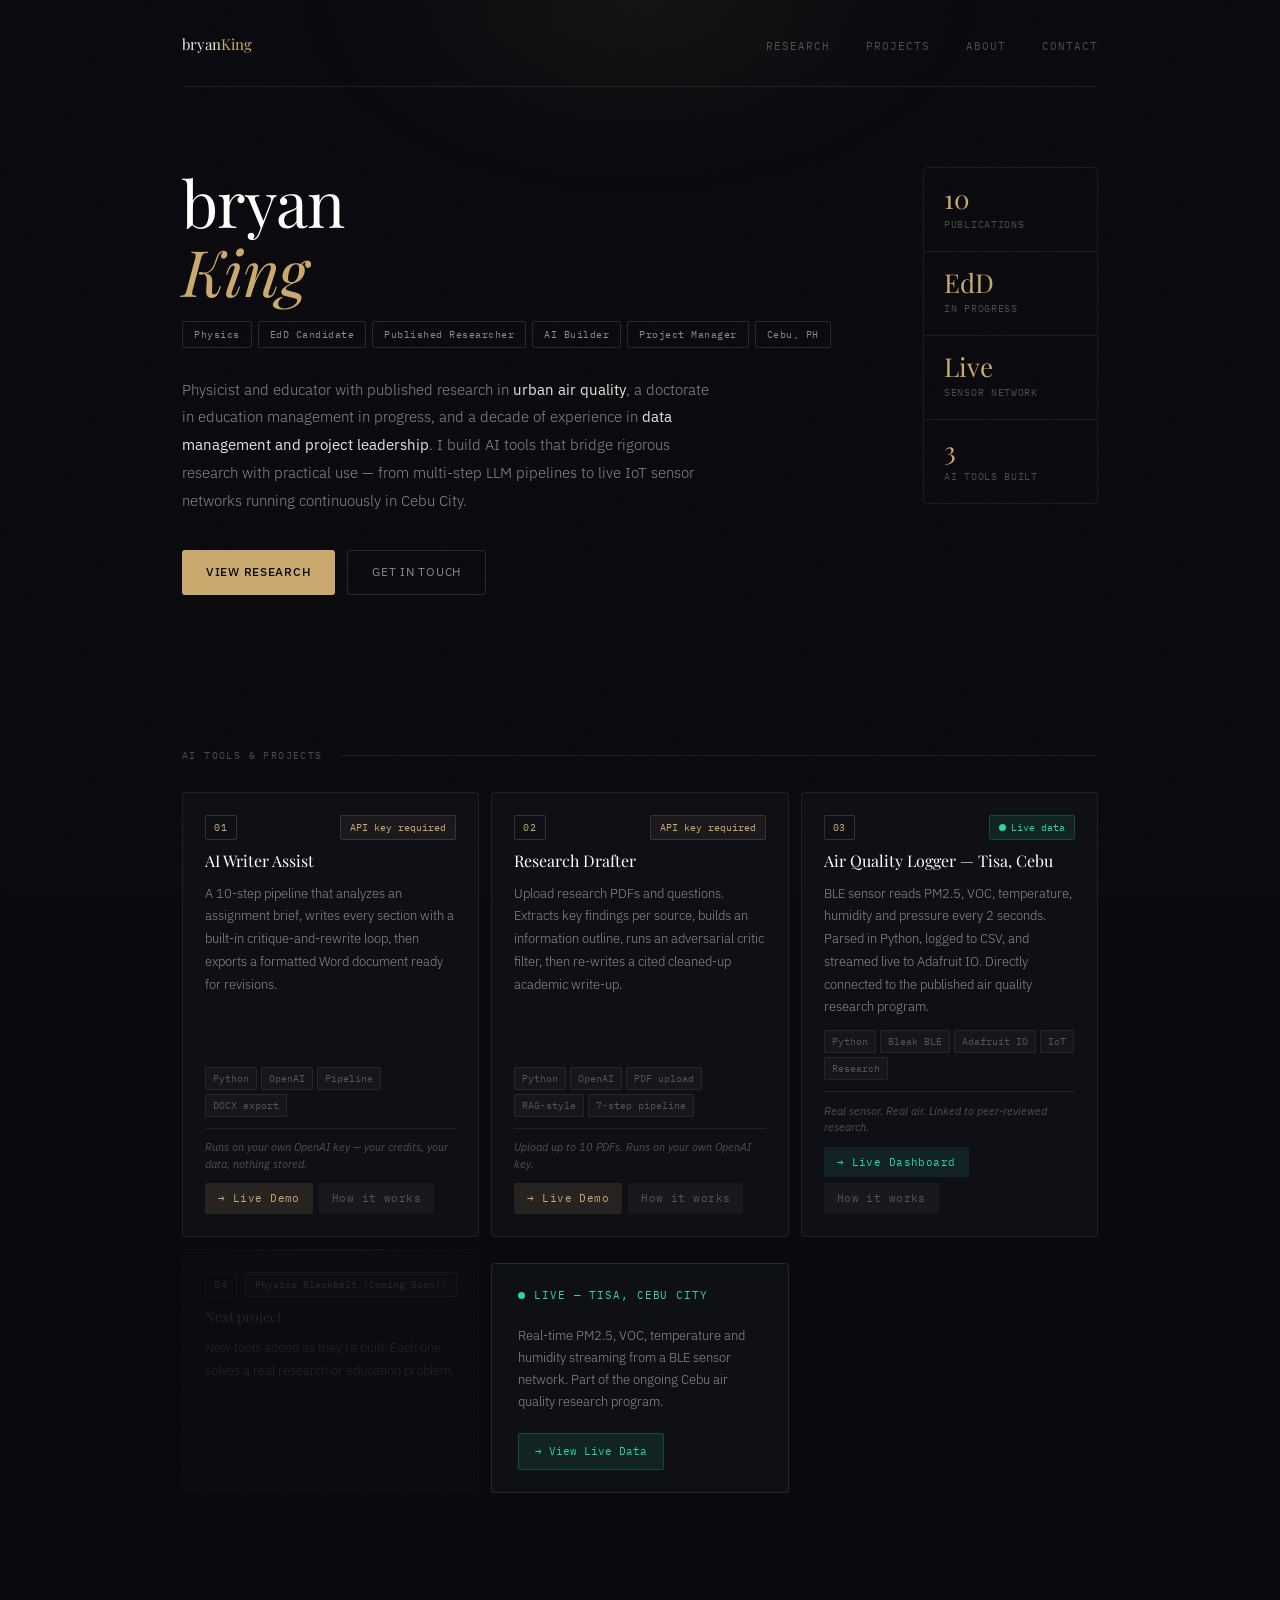
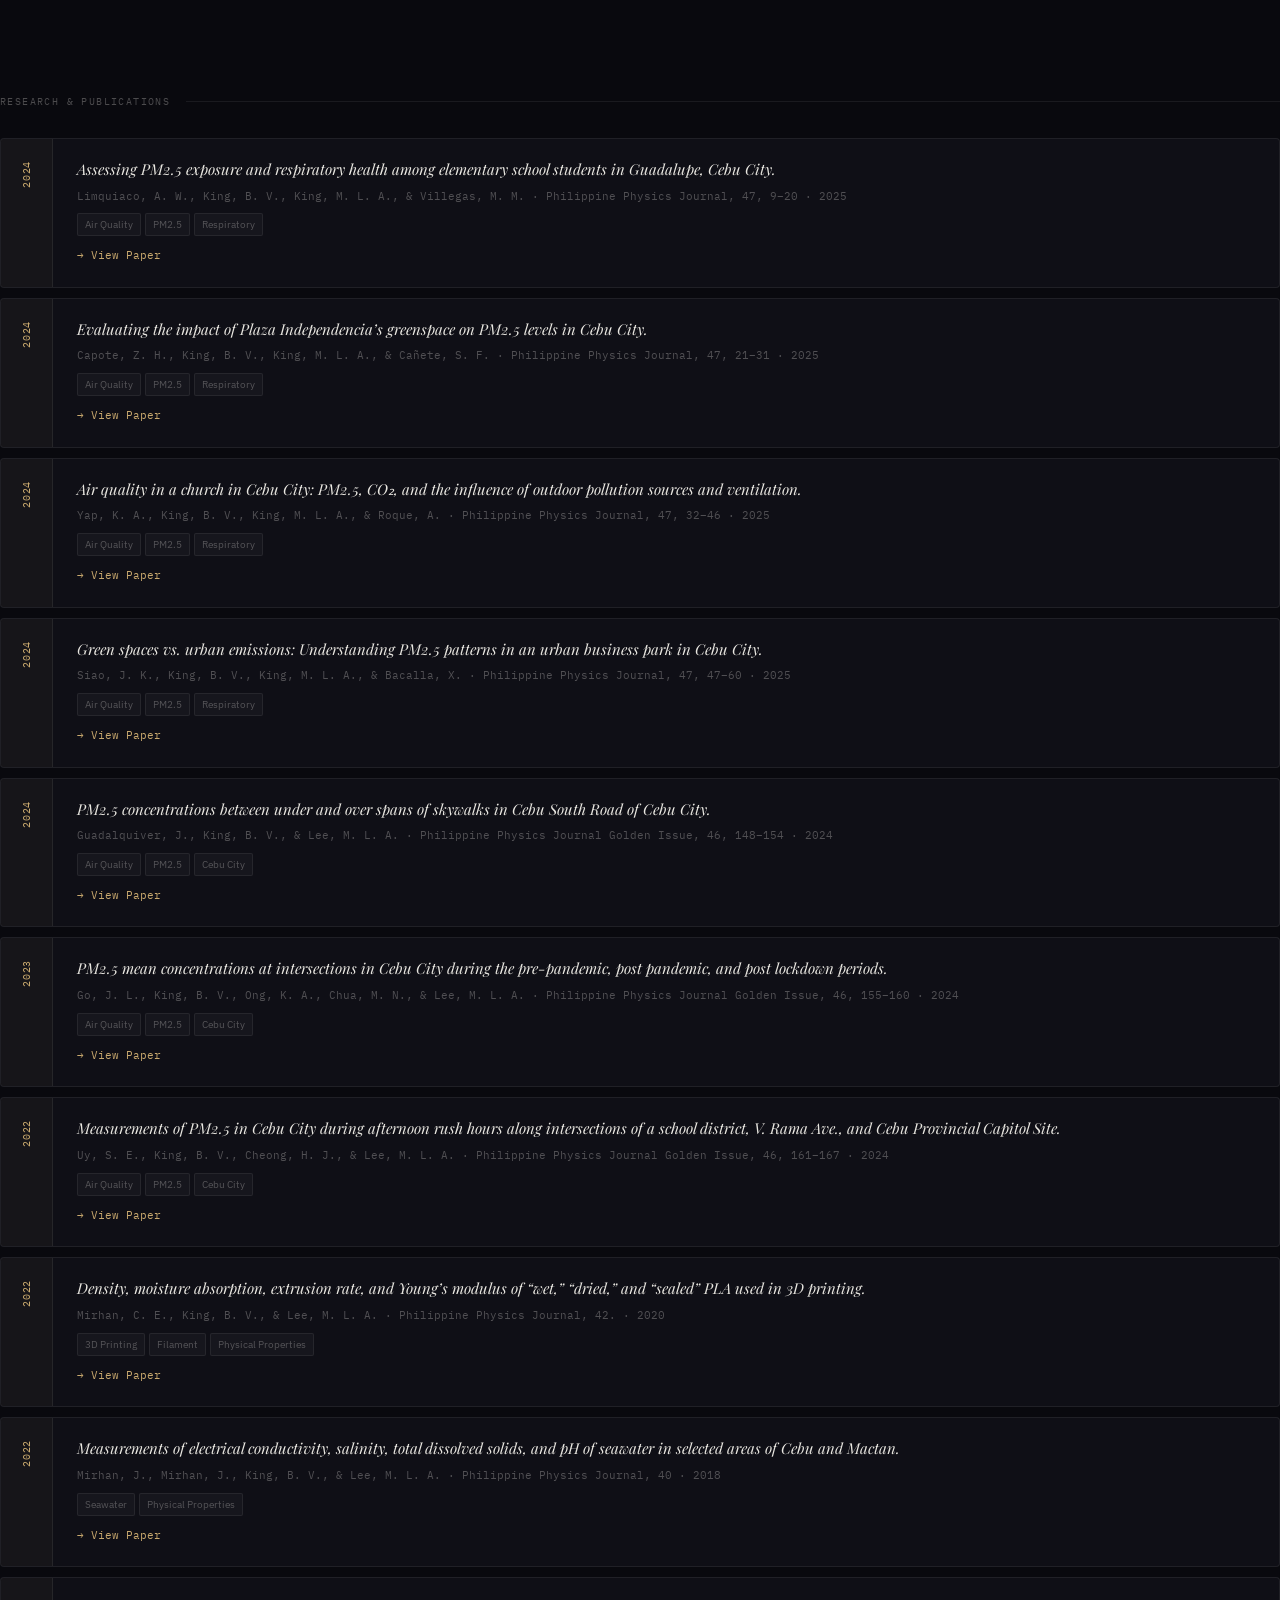
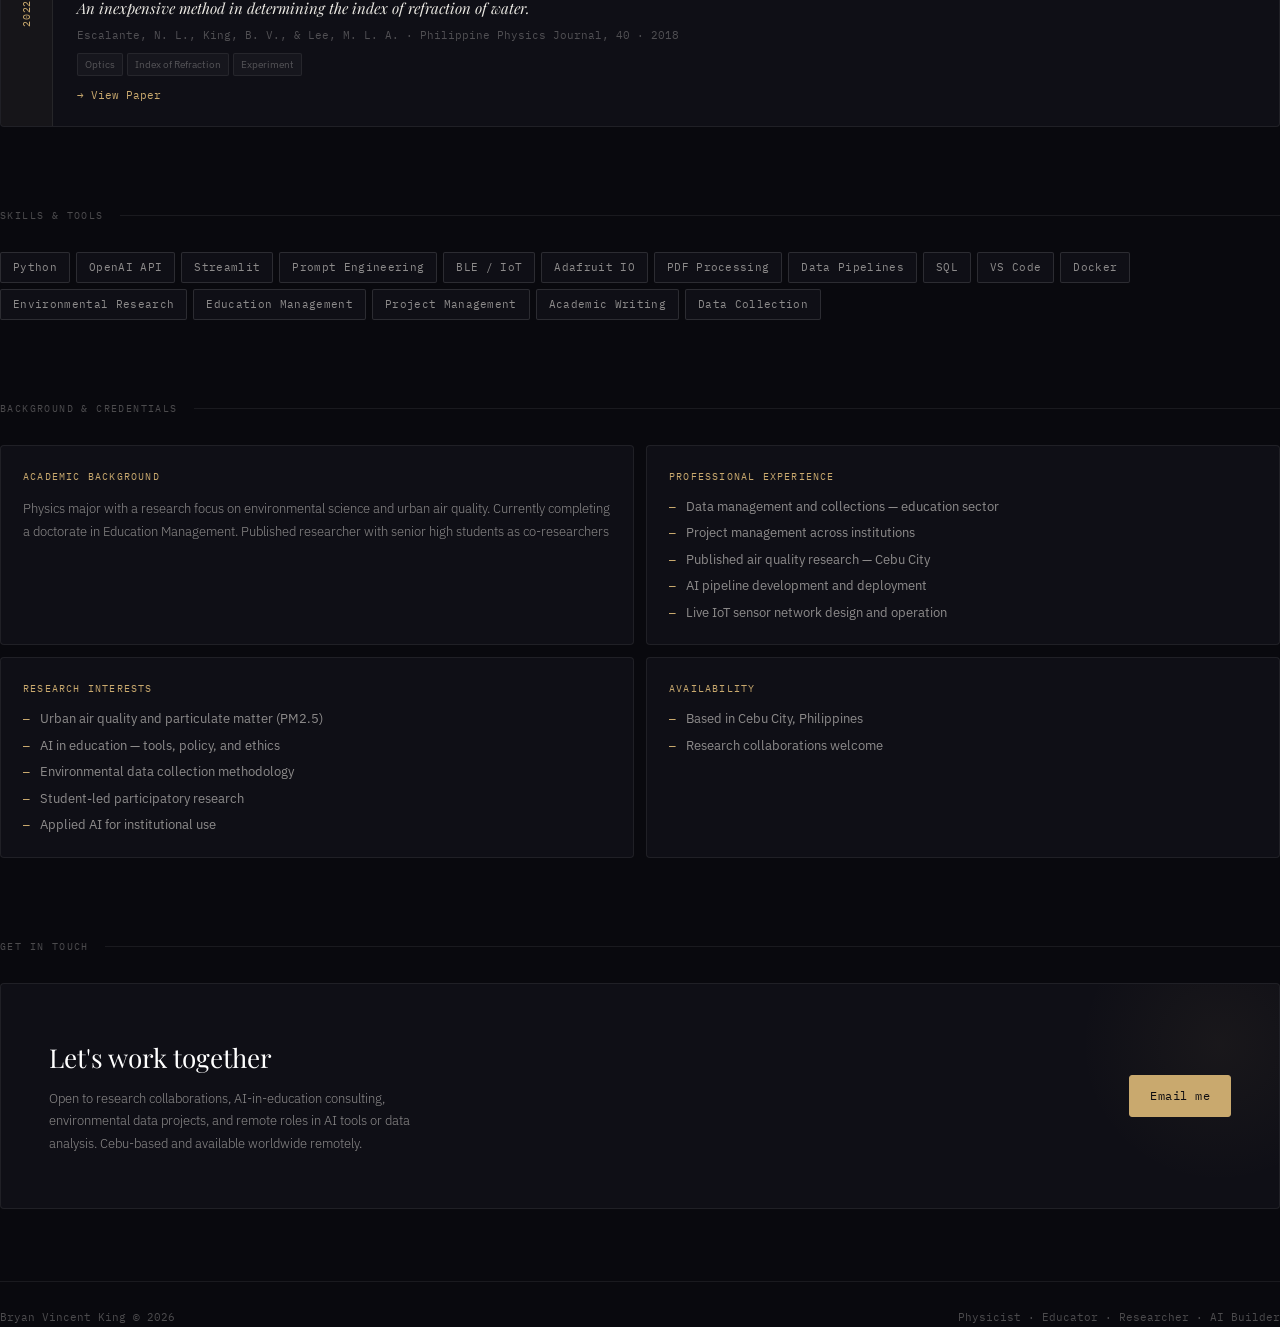
==== index.html @ 0e8140f1 "Update index.html" ====
<!DOCTYPE html>
<html lang="en">
<head>
<meta charset="UTF-8"/>
<meta name="viewport" content="width=device-width, initial-scale=1.0"/>
<title>Bryan King — Researcher · Educator · AI Builder</title>
<link rel="preconnect" href="https://fonts.googleapis.com"/>
<link rel="preconnect" href="https://fonts.gstatic.com" crossorigin/>
<link href="https://fonts.googleapis.com/css2?family=Playfair+Display:ital,wght@0,400;0,600;1,400&family=IBM+Plex+Sans:wght@300;400;500&family=IBM+Plex+Mono:wght@400&display=swap" rel="stylesheet"/>
<style>
*,*::before,*::after{box-sizing:border-box;margin:0;padding:0;}
:root{
  --bg:#09090e;--bg2:#0f0f16;--bg3:#14141d;
  --border:rgba(255,255,255,0.07);--border2:rgba(255,255,255,0.12);
  --text:#e8e6e0;--text2:rgba(232,230,224,0.58);--text3:rgba(232,230,224,0.3);
  --gold:#c9a96e;--gold2:#e8c98a;
  --teal:#2dd4a0;--teal-dim:rgba(45,212,160,0.1);
  --serif:'Playfair Display',Georgia,serif;
  --sans:'IBM Plex Sans',sans-serif;
  --mono:'IBM Plex Mono',monospace;
}
html{scroll-behavior:smooth;}
body{
  background:var(--bg);color:var(--text);font-family:var(--sans);
  font-size:15px;line-height:1.7;-webkit-font-smoothing:antialiased;overflow-x:hidden;
}
body::after{
  content:'';position:fixed;inset:0;z-index:0;pointer-events:none;
  background-image:url("data:image/svg+xml,%3Csvg viewBox='0 0 200 200' xmlns='http://www.w3.org/2000/svg'%3E%3Cfilter id='n'%3E%3CfeTurbulence type='fractalNoise' baseFrequency='0.85' numOctaves='4' stitchTiles='stitch'/%3E%3C/filter%3E%3Crect width='100%25' height='100%25' filter='url(%23n)'/%3E%3C/svg%3E");
  background-size:180px;opacity:0.028;
}
body::before{
  content:'';position:fixed;top:-200px;left:50%;transform:translateX(-50%);
  width:700px;height:400px;border-radius:50%;pointer-events:none;z-index:0;
  background:radial-gradient(ellipse,rgba(201,169,110,0.055) 0%,transparent 70%);
}
.page{position:relative;z-index:1;max-width:980px;margin:0 auto;padding:0 32px 120px;}

/* NAV */
nav{
  display:flex;justify-content:space-between;align-items:center;
  padding:32px 0 28px;border-bottom:0.5px solid var(--border);
  opacity:0;animation:rise 0.7s 0.05s forwards;
}
.nav-logo{font-family:var(--serif);font-size:15px;color:var(--text);text-decoration:none;}
.nav-logo span{color:var(--gold);}
.nav-links{display:flex;gap:36px;list-style:none;}
.nav-links a{
  font-size:11px;letter-spacing:0.09em;text-transform:uppercase;
  color:var(--text3);text-decoration:none;transition:color 0.2s;font-family:var(--mono);
}
.nav-links a:hover{color:var(--text);}

/* HERO */
.hero{
  display:grid;grid-template-columns:1fr auto;gap:48px;align-items:start;
  padding:80px 0 72px;opacity:0;animation:rise 0.7s 0.2s forwards;
}
@media(max-width:700px){.hero{grid-template-columns:1fr;gap:32px;padding:56px 0 48px;}}
.hero-tag{
  display:inline-flex;align-items:center;gap:10px;
  font-size:11px;letter-spacing:0.1em;text-transform:uppercase;
  color:var(--teal);margin-bottom:22px;font-family:var(--mono);
}
.hero-tag::before{content:'';width:22px;height:1px;background:var(--teal);}
.hero-name{
  font-family:var(--serif);font-size:clamp(38px,6vw,64px);
  font-weight:400;line-height:1.08;color:#fff;letter-spacing:-0.01em;margin-bottom:8px;
}
.hero-name em{font-style:italic;color:var(--gold);}
.hero-roles{display:flex;flex-wrap:wrap;gap:6px;margin:16px 0 28px;}
.hero-role{
  font-size:10px;padding:4px 11px;border-radius:2px;
  border:0.5px solid var(--border2);color:var(--text2);font-family:var(--mono);letter-spacing:0.05em;
}
.hero-bio{
  font-size:15px;line-height:1.85;color:var(--text2);
  max-width:540px;margin-bottom:36px;font-weight:300;
}
.hero-bio strong{color:var(--text);font-weight:400;}
.hero-ctas{display:flex;gap:12px;flex-wrap:wrap;}
.cta-primary{
  display:inline-flex;align-items:center;gap:8px;background:var(--gold);color:#09090e;
  padding:11px 24px;border-radius:3px;font-size:12px;font-weight:500;text-decoration:none;
  letter-spacing:0.06em;text-transform:uppercase;transition:background 0.2s,transform 0.15s;
  font-family:var(--sans);
}
.cta-primary:hover{background:var(--gold2);transform:translateY(-1px);}
.cta-ghost{
  display:inline-flex;align-items:center;gap:8px;background:transparent;color:var(--text2);
  padding:11px 24px;border-radius:3px;font-size:12px;font-weight:400;text-decoration:none;
  border:0.5px solid var(--border2);letter-spacing:0.06em;text-transform:uppercase;
  transition:background 0.2s,color 0.2s;font-family:var(--sans);
}
.cta-ghost:hover{background:var(--bg3);color:var(--text);}

/* STAT BLOCK */
.hero-stats{
  display:flex;flex-direction:column;border:0.5px solid var(--border);
  border-radius:4px;overflow:hidden;min-width:175px;
}
.stat{padding:18px 20px;border-bottom:0.5px solid var(--border);}
.stat:last-child{border-bottom:none;}
.stat-num{font-family:var(--serif);font-size:26px;font-weight:400;color:var(--gold);line-height:1;margin-bottom:4px;}
.stat-label{font-size:10px;color:var(--text3);letter-spacing:0.07em;text-transform:uppercase;font-family:var(--mono);}

/* SECTION DIVIDER */
.section{margin-top:80px;opacity:0;animation:rise 0.7s forwards;}
.section:nth-child(3){animation-delay:0.3s;}
.section:nth-child(4){animation-delay:0.38s;}
.section:nth-child(5){animation-delay:0.46s;}
.section:nth-child(6){animation-delay:0.54s;}
.section:nth-child(7){animation-delay:0.62s;}
.section:nth-child(8){animation-delay:0.70s;}
.section-divider{display:flex;align-items:center;gap:16px;margin-bottom:28px;}
.divider-label{
  font-size:10px;letter-spacing:0.14em;text-transform:uppercase;
  color:var(--text3);font-family:var(--mono);white-space:nowrap;
}
.divider-line{flex:1;height:0.5px;background:var(--border);}

/* PAPERS */
.papers{display:flex;flex-direction:column;gap:10px;}
.paper{
  display:grid;grid-template-columns:52px 1fr;
  border:0.5px solid var(--border);border-radius:4px;overflow:hidden;
  background:var(--bg2);transition:border-color 0.2s;
}
.paper:hover{border-color:rgba(201,169,110,0.28);}
.paper-year{
  padding:20px 0;background:rgba(201,169,110,0.04);border-right:0.5px solid var(--border);
  display:flex;align-items:flex-start;justify-content:center;padding-top:22px;
}
.paper-year span{
  font-family:var(--mono);font-size:10px;color:var(--gold);letter-spacing:0.07em;
  writing-mode:vertical-rl;text-orientation:mixed;transform:rotate(180deg);
}
.paper-body{padding:20px 24px;}
.paper-title{
  font-family:var(--serif);font-size:15px;font-weight:400;
  color:var(--text);margin-bottom:6px;line-height:1.45;font-style:italic;
}
.paper-meta{font-size:11px;color:var(--text3);font-family:var(--mono);margin-bottom:8px;}
.paper-tags{display:flex;flex-wrap:wrap;gap:4px;}
.paper-tag{
  font-size:10px;padding:2px 7px;border-radius:2px;
  background:rgba(255,255,255,0.03);color:var(--text3);border:0.5px solid var(--border);
}
.paper-link{
  display:inline-flex;align-items:center;gap:5px;font-size:11px;color:var(--gold);
  text-decoration:none;font-family:var(--mono);margin-top:10px;transition:color 0.2s;
}
.paper-link:hover{color:var(--gold2);}

/* LIVE CALLOUT */
.live-callout{
  background:var(--bg2);border:0.5px solid rgba(45,212,160,0.18);
  border-radius:4px;padding:22px 26px;
  display:flex;align-items:center;gap:20px;flex-wrap:wrap;margin-top:14px;
}
.live-dot{width:7px;height:7px;border-radius:50%;background:var(--teal);animation:pulse 2s infinite;flex-shrink:0;}
@keyframes pulse{0%,100%{opacity:1}50%{opacity:0.35}}
.live-label{font-family:var(--mono);font-size:11px;color:var(--teal);letter-spacing:0.08em;text-transform:uppercase;display:flex;align-items:center;gap:9px;flex-shrink:0;}
.live-desc{font-size:13px;color:var(--text2);flex:1;font-weight:300;min-width:200px;}
.live-btn{
  font-family:var(--mono);font-size:11px;padding:8px 16px;border-radius:2px;
  background:var(--teal-dim);color:var(--teal);text-decoration:none;
  border:0.5px solid rgba(45,212,160,0.2);white-space:nowrap;transition:background 0.2s;flex-shrink:0;
}
.live-btn:hover{background:rgba(45,212,160,0.18);}

/* PROJECTS */
.projects-grid{display:grid;grid-template-columns:repeat(auto-fit,minmax(275px,1fr));gap:12px;}
.proj-card{
  background:var(--bg2);border:0.5px solid var(--border);border-radius:4px;
  padding:22px;display:flex;flex-direction:column;gap:11px;
  transition:border-color 0.22s,transform 0.2s;position:relative;overflow:hidden;
}
.proj-card::before{
  content:'';position:absolute;top:0;left:0;right:0;height:0.5px;
  background:linear-gradient(90deg,transparent,rgba(201,169,110,0.18),transparent);
}
.proj-card:hover{border-color:rgba(201,169,110,0.22);transform:translateY(-2px);}
.proj-top{display:flex;align-items:flex-start;justify-content:space-between;gap:8px;}
.proj-num{
  font-family:var(--mono);font-size:10px;color:var(--gold);letter-spacing:0.08em;
  padding:3px 8px;border:0.5px solid rgba(201,169,110,0.22);border-radius:2px;flex-shrink:0;
}
.badge{font-size:10px;padding:3px 9px;border-radius:2px;font-weight:400;white-space:nowrap;font-family:var(--mono);}
.badge-live{background:var(--teal-dim);color:var(--teal);border:0.5px solid rgba(45,212,160,0.2);display:flex;align-items:center;gap:5px;}
.badge-key{background:rgba(201,169,110,0.07);color:var(--gold);border:0.5px solid rgba(201,169,110,0.18);}
.badge-wip{background:rgba(255,255,255,0.03);color:var(--text3);border:0.5px solid var(--border);}
.proj-title{font-family:var(--serif);font-size:16px;font-weight:400;color:#fff;line-height:1.3;}
.proj-desc{font-size:13px;color:var(--text2);line-height:1.75;flex:1;font-weight:300;}
.proj-tags{display:flex;flex-wrap:wrap;gap:4px;}
.proj-tag{font-size:10px;padding:2px 7px;border-radius:2px;background:rgba(255,255,255,0.03);color:var(--text3);border:0.5px solid var(--border);font-family:var(--mono);}
.proj-hr{height:0.5px;background:var(--border);}
.proj-note{font-size:11px;color:var(--text3);font-style:italic;line-height:1.5;}
.proj-links{display:flex;gap:6px;flex-wrap:wrap;}
.pbtn{font-size:11px;padding:6px 13px;border-radius:2px;cursor:pointer;font-weight:400;text-decoration:none;border:none;transition:background 0.2s;font-family:var(--mono);letter-spacing:0.04em;}
.pbtn-gold{background:rgba(201,169,110,0.13);color:var(--gold);}
.pbtn-gold:hover{background:rgba(201,169,110,0.23);}
.pbtn-teal{background:var(--teal-dim);color:var(--teal);}
.pbtn-teal:hover{background:rgba(45,212,160,0.17);}
.pbtn-muted{background:rgba(255,255,255,0.04);color:var(--text3);}
.pbtn-muted:hover{background:rgba(255,255,255,0.08);}

/* SKILLS */
.skills-wrap{display:flex;flex-wrap:wrap;gap:6px;}
.skill{
  font-size:11px;padding:5px 12px;border-radius:2px;
  border:0.5px solid var(--border2);color:var(--text2);background:var(--bg2);
  transition:border-color 0.2s,color 0.2s;font-family:var(--mono);letter-spacing:0.03em;
}
.skill:hover{border-color:rgba(201,169,110,0.32);color:var(--gold);}

/* CREDENTIALS */
.cred-grid{display:grid;grid-template-columns:1fr 1fr;gap:12px;}
@media(max-width:580px){.cred-grid{grid-template-columns:1fr;}}
.cred-box{background:var(--bg2);border:0.5px solid var(--border);border-radius:4px;padding:22px;}
.cred-label{font-size:10px;letter-spacing:0.12em;text-transform:uppercase;color:var(--gold);margin-bottom:12px;font-family:var(--mono);}
.cred-box p{font-size:13px;color:var(--text2);line-height:1.8;font-weight:300;}
.cred-box ul{list-style:none;display:flex;flex-direction:column;gap:7px;}
.cred-box ul li{font-size:13px;color:var(--text2);display:flex;align-items:flex-start;gap:10px;line-height:1.5;}
.cred-box ul li::before{content:'—';color:var(--gold);font-family:var(--mono);font-size:11px;flex-shrink:0;margin-top:2px;}

/* CONTACT */
.contact-wrap{
  background:var(--bg2);border:0.5px solid var(--border);border-radius:4px;
  padding:52px 48px;display:grid;grid-template-columns:1fr auto;
  gap:48px;align-items:center;position:relative;overflow:hidden;
}
@media(max-width:620px){.contact-wrap{grid-template-columns:1fr;padding:36px 26px;gap:28px;}}
.contact-wrap::before{
  content:'';position:absolute;top:-80px;right:-80px;width:280px;height:280px;border-radius:50%;
  background:radial-gradient(circle,rgba(201,169,110,0.055) 0%,transparent 70%);pointer-events:none;
}
.contact-title{font-family:var(--serif);font-size:26px;font-weight:400;color:#fff;margin-bottom:8px;}
.contact-sub{font-size:13px;color:var(--text2);font-weight:300;line-height:1.75;max-width:380px;}
.contact-links{display:flex;flex-direction:column;gap:8px;flex-shrink:0;}
.clink{
  font-size:12px;padding:10px 20px;border-radius:3px;border:0.5px solid var(--border2);
  color:var(--text2);text-decoration:none;background:transparent;
  transition:all 0.2s;text-align:center;font-family:var(--mono);letter-spacing:0.04em;
}
.clink:hover{background:var(--bg3);color:var(--text);}
.clink.primary{background:var(--gold);color:#09090e;border-color:var(--gold);}
.clink.primary:hover{background:var(--gold2);}

/* FOOTER */
footer{
  margin-top:72px;padding-top:26px;border-top:0.5px solid var(--border);
  display:flex;justify-content:space-between;align-items:center;flex-wrap:wrap;gap:12px;
}
footer p{font-size:11px;color:var(--text3);font-family:var(--mono);}

@keyframes rise{from{opacity:0;transform:translateY(18px);}to{opacity:1;transform:translateY(0);}}
@media(max-width:580px){.page{padding:0 18px 80px;}.proj-card{padding:18px;}}
</style>
</head>
<body>
<div class="page">

  <!-- NAV -->
  <nav>
    <a class="nav-logo" href="#">bryan<span>King</span></a>
    <ul class="nav-links">
      <li><a href="#research">Research</a></li>
      <li><a href="#projects">Projects</a></li>
      <li><a href="#about">About</a></li>
      <li><a href="#contact">Contact</a></li>
    </ul>
  </nav>

  <!-- HERO -->
  <section class="hero">
    <div class="hero-left">
      <h1 class="hero-name">bryan<br><em>King</em></h1>
      <div class="hero-roles">
        <span class="hero-role">Physics</span>
        <span class="hero-role">EdD Candidate</span>
        <span class="hero-role">Published Researcher</span>
        <span class="hero-role">AI Builder</span>
        <span class="hero-role">Project Manager</span>
        <span class="hero-role">Cebu, PH</span>
      </div>
      <p class="hero-bio">
        Physicist and educator with published research in <strong>urban air quality</strong>,
        a doctorate in education management in progress, and a decade of experience in
        <strong>data management and project leadership</strong>. I build AI tools that bridge
        rigorous research with practical use — from multi-step LLM pipelines to live IoT
        sensor networks running continuously in Cebu City.
      </p>
      <div class="hero-ctas">
        <a class="cta-primary" href="#research">View Research</a>
        <a class="cta-ghost" href="#contact">Get in Touch</a>
      </div>
    </div>
    <div class="hero-stats">
      <div class="stat">
        <div class="stat-num">10</div>
        <div class="stat-label">Publications</div>
      </div>
      <div class="stat">
        <div class="stat-num">EdD</div>
        <div class="stat-label">In Progress</div>
      </div>
      <div class="stat">
        <div class="stat-num">Live</div>
        <div class="stat-label">Sensor Network</div>
      </div>
      <div class="stat">
        <div class="stat-num">3</div>
        <div class="stat-label">AI Tools Built</div>
      </div>
    </div>
  </section>

  <!-- PROJECTS -->
  <section class="section" id="projects">
    <div class="section-divider">
      <span class="divider-label">AI Tools &amp; Projects</span>
      <div class="divider-line"></div>
    </div>
    <div class="projects-grid">

      <div class="proj-card">
        <div class="proj-top">
          <span class="proj-num">01</span>
          <span class="badge badge-key">API key required</span>
        </div>
        <div class="proj-title">AI Writer Assist</div>
        <div class="proj-desc">
          A 10-step pipeline that analyzes an assignment brief,
          writes every section with a built-in critique-and-rewrite loop, then exports
          a formatted Word document ready for revisions.
        </div>
        <div class="proj-tags">
          <span class="proj-tag">Python</span>
          <span class="proj-tag">OpenAI</span>
          <span class="proj-tag">Pipeline</span>
          <span class="proj-tag">DOCX export</span>
        </div>
        <div class="proj-hr"></div>
        <div class="proj-note">Runs on your own OpenAI key — your credits, your data, nothing stored.</div>
        <div class="proj-links">
          <a class="pbtn pbtn-gold" href="#" target="_blank">→ Live Demo</a>
          <a class="pbtn pbtn-muted" href="#" target="_blank">How it works</a>
        </div>
      </div>

      <div class="proj-card">
        <div class="proj-top">
          <span class="proj-num">02</span>
          <span class="badge badge-key">API key required</span>
        </div>
        <div class="proj-title">Research Drafter</div>
        <div class="proj-desc">
          Upload research PDFs and questions. Extracts key findings per source,
          builds an information outline, runs an adversarial critic filter, then re-writes
          a cited cleaned-up academic write-up.
        </div>
        <div class="proj-tags">
          <span class="proj-tag">Python</span>
          <span class="proj-tag">OpenAI</span>
          <span class="proj-tag">PDF upload</span>
          <span class="proj-tag">RAG-style</span>
          <span class="proj-tag">7-step pipeline</span>
        </div>
        <div class="proj-hr"></div>
        <div class="proj-note">Upload up to 10 PDFs. Runs on your own OpenAI key.</div>
        <div class="proj-links">
          <a class="pbtn pbtn-gold" href="#" target="_blank">→ Live Demo</a>
          <a class="pbtn pbtn-muted" href="#" target="_blank">How it works</a>
        </div>
      </div>

      <div class="proj-card">
        <div class="proj-top">
          <span class="proj-num">03</span>
          <span class="badge badge-live"><span class="live-dot"></span>Live data</span>
        </div>
        <div class="proj-title">Air Quality Logger — Tisa, Cebu</div>
        <div class="proj-desc">
          BLE sensor reads PM2.5, VOC, temperature, humidity and pressure every 2 seconds.
          Parsed in Python, logged to CSV, and streamed live to Adafruit IO.
          Directly connected to the published air quality research program.
        </div>
        <div class="proj-tags">
          <span class="proj-tag">Python</span>
          <span class="proj-tag">Bleak BLE</span>
          <span class="proj-tag">Adafruit IO</span>
          <span class="proj-tag">IoT</span>
          <span class="proj-tag">Research</span>
        </div>
        <div class="proj-hr"></div>
        <div class="proj-note">Real sensor. Real air. Linked to peer-reviewed research.</div>
        <div class="proj-links">
          <a class="pbtn pbtn-teal" href="https://io.adafruit.com/pm25tisacebucity/dashboards/air-quality-pm2-dot-5-in-tisa-cebu-city" target="_blank">→ Live Dashboard</a>
          <a class="pbtn pbtn-muted" href="#" target="_blank">How it works</a>
        </div>
      </div>

      <div class="proj-card" style="border-style:dashed;opacity:0.4;">
        <div class="proj-top">
          <span class="proj-num" style="color:var(--text3);border-color:var(--border);">04</span>
          <span class="badge badge-wip">Physics Blackbelt (Coming Soon!)</span>
        </div>
        <div class="proj-title" style="color:var(--text3);font-size:14px;">Next project</div>
        <div class="proj-desc" style="color:var(--text3);">
          New tools added as they're built. Each one solves a real research or education problem.
        </div>
      </div>

    <div class="live-callout">
      <div class="live-label"><div class="live-dot"></div>Live — Tisa, Cebu City</div>
      <p class="live-desc">Real-time PM2.5, VOC, temperature and humidity streaming from a BLE sensor network. Part of the ongoing Cebu air quality research program.</p>
      <a class="live-btn" href="https://io.adafruit.com/pm25tisacebucity/dashboards/air-quality-pm2-dot-5-in-tisa-cebu-city" target="_blank">→ View Live Data</a>
    </div>
  </section>

    </div>
  </section>

  <!-- RESEARCH -->
  <section class="section" id="research">
    <div class="section-divider">
      <span class="divider-label">Research &amp; Publications</span>
      <div class="divider-line"></div>
    </div>
    <div class="papers">

      <div class="paper">
        <div class="paper-year"><span>2024</span></div>
        <div class="paper-body">
          <div class="paper-title">Assessing PM2.5 exposure and respiratory health among elementary school students in Guadalupe, Cebu City.</div>
          <div class="paper-meta">Limquiaco, A. W., King, B. V., King, M. L. A., & Villegas, M. M. · Philippine Physics Journal, 47, 9–20 · 2025</div>
          <div class="paper-tags">
            <span class="paper-tag">Air Quality</span>
            <span class="paper-tag">PM2.5</span>
            <span class="paper-tag">Respiratory</span>
          </div>
          <a class="paper-link" href="https://www.philippinephysicssociety.org/philippine-physics-journal.html">→ View Paper</a>
        </div>
      </div>
    
      <div class="paper">
        <div class="paper-year"><span>2024</span></div>
        <div class="paper-body">
          <div class="paper-title">Evaluating the impact of Plaza Independencia’s greenspace on PM2.5 levels in Cebu City.</div>
          <div class="paper-meta">Capote, Z. H., King, B. V., King, M. L. A., & Cañete, S. F. · Philippine Physics Journal, 47, 21–31 · 2025</div>
          <div class="paper-tags">
            <span class="paper-tag">Air Quality</span>
            <span class="paper-tag">PM2.5</span>
            <span class="paper-tag">Respiratory</span>
          </div>
          <a class="paper-link" href="https://www.philippinephysicssociety.org/philippine-physics-journal.html">→ View Paper</a>
        </div>
      </div>

      <div class="paper">
        <div class="paper-year"><span>2024</span></div>
        <div class="paper-body">
          <div class="paper-title">Air quality in a church in Cebu City: PM2.5, CO₂, and the influence of outdoor pollution sources and ventilation.</div>
          <div class="paper-meta">Yap, K. A., King, B. V., King, M. L. A., & Roque, A. · Philippine Physics Journal, 47, 32–46 · 2025</div>
          <div class="paper-tags">
            <span class="paper-tag">Air Quality</span>
            <span class="paper-tag">PM2.5</span>
            <span class="paper-tag">Respiratory</span>
          </div>
          <a class="paper-link" href="https://www.philippinephysicssociety.org/philippine-physics-journal.html">→ View Paper</a>
        </div>
      </div>

      <div class="paper">
        <div class="paper-year"><span>2024</span></div>
        <div class="paper-body">
          <div class="paper-title">Green spaces vs. urban emissions: Understanding PM2.5 patterns in an urban business park in Cebu City.</div>
          <div class="paper-meta">Siao, J. K., King, B. V., King, M. L. A., & Bacalla, X. · Philippine Physics Journal, 47, 47–60 · 2025</div>
          <div class="paper-tags">
            <span class="paper-tag">Air Quality</span>
            <span class="paper-tag">PM2.5</span>
            <span class="paper-tag">Respiratory</span>
          </div>
          <a class="paper-link" href="https://www.philippinephysicssociety.org/philippine-physics-journal.html">→ View Paper</a>
        </div>
      </div>

      <div class="paper">
        <div class="paper-year"><span>2024</span></div>
        <div class="paper-body">
          <div class="paper-title">PM2.5 concentrations between under and over spans of skywalks in Cebu South Road of Cebu City.</div>
          <div class="paper-meta">Guadalquiver, J., King, B. V., & Lee, M. L. A. · Philippine Physics Journal Golden Issue, 46, 148–154 · 2024</div>
          <div class="paper-tags">
            <span class="paper-tag">Air Quality</span>
            <span class="paper-tag">PM2.5</span>
            <span class="paper-tag">Cebu City</span>
          </div>
          <a class="paper-link" href="https://www.philippinephysicssociety.org/philippine-physics-journal.html">→ View Paper</a>
        </div>
      </div>

      <div class="paper">
        <div class="paper-year"><span>2023</span></div>
        <div class="paper-body">
          <div class="paper-title">PM2.5 mean concentrations at intersections in Cebu City during the pre-pandemic, post pandemic, and post lockdown periods.</div>
          <div class="paper-meta">Go, J. L., King, B. V., Ong, K. A., Chua, M. N., & Lee, M. L. A. · Philippine Physics Journal Golden Issue, 46, 155–160 · 2024</div>
          <div class="paper-tags">
            <span class="paper-tag">Air Quality</span>
            <span class="paper-tag">PM2.5</span>
            <span class="paper-tag">Cebu City</span>
          </div>
          <a class="paper-link" href="https://www.philippinephysicssociety.org/philippine-physics-journal.html">→ View Paper</a>
        </div>
      </div>

      <div class="paper">
        <div class="paper-year"><span>2022</span></div>
        <div class="paper-body">
          <div class="paper-title">Measurements of PM2.5 in Cebu City during afternoon rush hours along intersections of a school district, V. Rama Ave., and Cebu Provincial Capitol Site.</div>
          <div class="paper-meta">Uy, S. E., King, B. V., Cheong, H. J., & Lee, M. L. A. · Philippine Physics Journal Golden Issue, 46, 161–167 · 2024</div>
          <div class="paper-tags">
            <span class="paper-tag">Air Quality</span>
            <span class="paper-tag">PM2.5</span>
            <span class="paper-tag">Cebu City</span>
          </div>
          <a class="paper-link" href="https://www.philippinephysicssociety.org/philippine-physics-journal.html">→ View Paper</a>
        </div>
      </div>

      <div class="paper">
        <div class="paper-year"><span>2022</span></div>
        <div class="paper-body">
          <div class="paper-title">Density, moisture absorption, extrusion rate, and Young’s modulus of “wet,” “dried,” and “sealed” PLA used in 3D printing.</div>
          <div class="paper-meta">Mirhan, C. E., King, B. V., & Lee, M. L. A. · Philippine Physics Journal, 42. · 2020</div>
          <div class="paper-tags">
            <span class="paper-tag">3D Printing</span>
            <span class="paper-tag">Filament</span>
            <span class="paper-tag">Physical Properties</span>
          </div>
          <a class="paper-link" href="https://www.philippinephysicssociety.org/philippine-physics-journal.html">→ View Paper</a>
        </div>
      </div>

      <div class="paper">
        <div class="paper-year"><span>2022</span></div>
        <div class="paper-body">
          <div class="paper-title">Measurements of electrical conductivity, salinity, total dissolved solids, and pH of seawater in selected areas of Cebu and Mactan.</div>
          <div class="paper-meta">Mirhan, J., Mirhan, J., King, B. V., & Lee, M. L. A. · Philippine Physics Journal, 40 · 2018</div>
          <div class="paper-tags">
            <span class="paper-tag">Seawater</span>
            <span class="paper-tag">Physical Properties</span>
          </div>
          <a class="paper-link" href="https://www.philippinephysicssociety.org/philippine-physics-journal.html">→ View Paper</a>
        </div>
      </div>

      <div class="paper">
        <div class="paper-year"><span>2022</span></div>
        <div class="paper-body">
          <div class="paper-title">An inexpensive method in determining the index of refraction of water.</div>
          <div class="paper-meta">Escalante, N. L., King, B. V., & Lee, M. L. A. · Philippine Physics Journal, 40 · 2018</div>
          <div class="paper-tags">
            <span class="paper-tag">Optics</span>
            <span class="paper-tag">Index of Refraction</span>
            <span class="paper-tag">Experiment</span>
          </div>
          <a class="paper-link" href="https://www.philippinephysicssociety.org/philippine-physics-journal.html">→ View Paper</a>
        </div>
      </div>      
    </div>

  <!-- SKILLS -->
  <section class="section">
    <div class="section-divider">
      <span class="divider-label">Skills &amp; Tools</span>
      <div class="divider-line"></div>
    </div>
    <div class="skills-wrap">
      <span class="skill">Python</span>
      <span class="skill">OpenAI API</span>
      <span class="skill">Streamlit</span>
      <span class="skill">Prompt Engineering</span>
      <span class="skill">BLE / IoT</span>
      <span class="skill">Adafruit IO</span>
      <span class="skill">PDF Processing</span>
      <span class="skill">Data Pipelines</span>
      <span class="skill">SQL</span>
      <span class="skill">VS Code</span>
      <span class="skill">Docker</span>
      <span class="skill">Environmental Research</span>
      <span class="skill">Education Management</span>
      <span class="skill">Project Management</span>
      <span class="skill">Academic Writing</span>
      <span class="skill">Data Collection</span>
    </div>
  </section>

  <!-- ABOUT -->
  <section class="section" id="about">
    <div class="section-divider">
      <span class="divider-label">Background &amp; Credentials</span>
      <div class="divider-line"></div>
    </div>
    <div class="cred-grid">
      <div class="cred-box">
        <div class="cred-label">Academic background</div>
        <p>
          Physics major with a research focus on environmental science and urban air quality.
          Currently completing a doctorate in Education Management. Published researcher
          with senior high students as co-researchers
        </p>
      </div>
      <div class="cred-box">
        <div class="cred-label">Professional experience</div>
        <ul>
          <li>Data management and collections — education sector</li>
          <li>Project management across institutions</li>
          <li>Published air quality research — Cebu City</li>
          <li>AI pipeline development and deployment</li>
          <li>Live IoT sensor network design and operation</li>
        </ul>
      </div>
      <div class="cred-box">
        <div class="cred-label">Research interests</div>
        <ul>
          <li>Urban air quality and particulate matter (PM2.5)</li>
          <li>AI in education — tools, policy, and ethics</li>
          <li>Environmental data collection methodology</li>
          <li>Student-led participatory research</li>
          <li>Applied AI for institutional use</li>
        </ul>
      </div>
      <div class="cred-box">
        <div class="cred-label">Availability</div>
        <ul>
          <li>Based in Cebu City, Philippines</li>
          <li>Research collaborations welcome</li>
        </ul>
      </div>
    </div>
  </section>

  <!-- CONTACT -->
  <section class="section" id="contact">
    <div class="section-divider">
      <span class="divider-label">Get in Touch</span>
      <div class="divider-line"></div>
    </div>
    <div class="contact-wrap">
      <div>
        <div class="contact-title">Let's work together</div>
        <p class="contact-sub">
          Open to research collaborations, AI-in-education consulting, environmental
          data projects, and remote roles in AI tools or data analysis.
          Cebu-based and available worldwide remotely.
        </p>
      </div>
      <div class="contact-links">
        <a class="clink primary" href="mailto:bryvking[at]gmail[dot]com">Email me</a>
      </div>
    </div>
  </section>

  <footer>
    <p>Bryan Vincent King © 2026</p>
    <p>Physicist · Educator · Researcher · AI Builder</p>
  </footer>

</div>
</body>
</html>
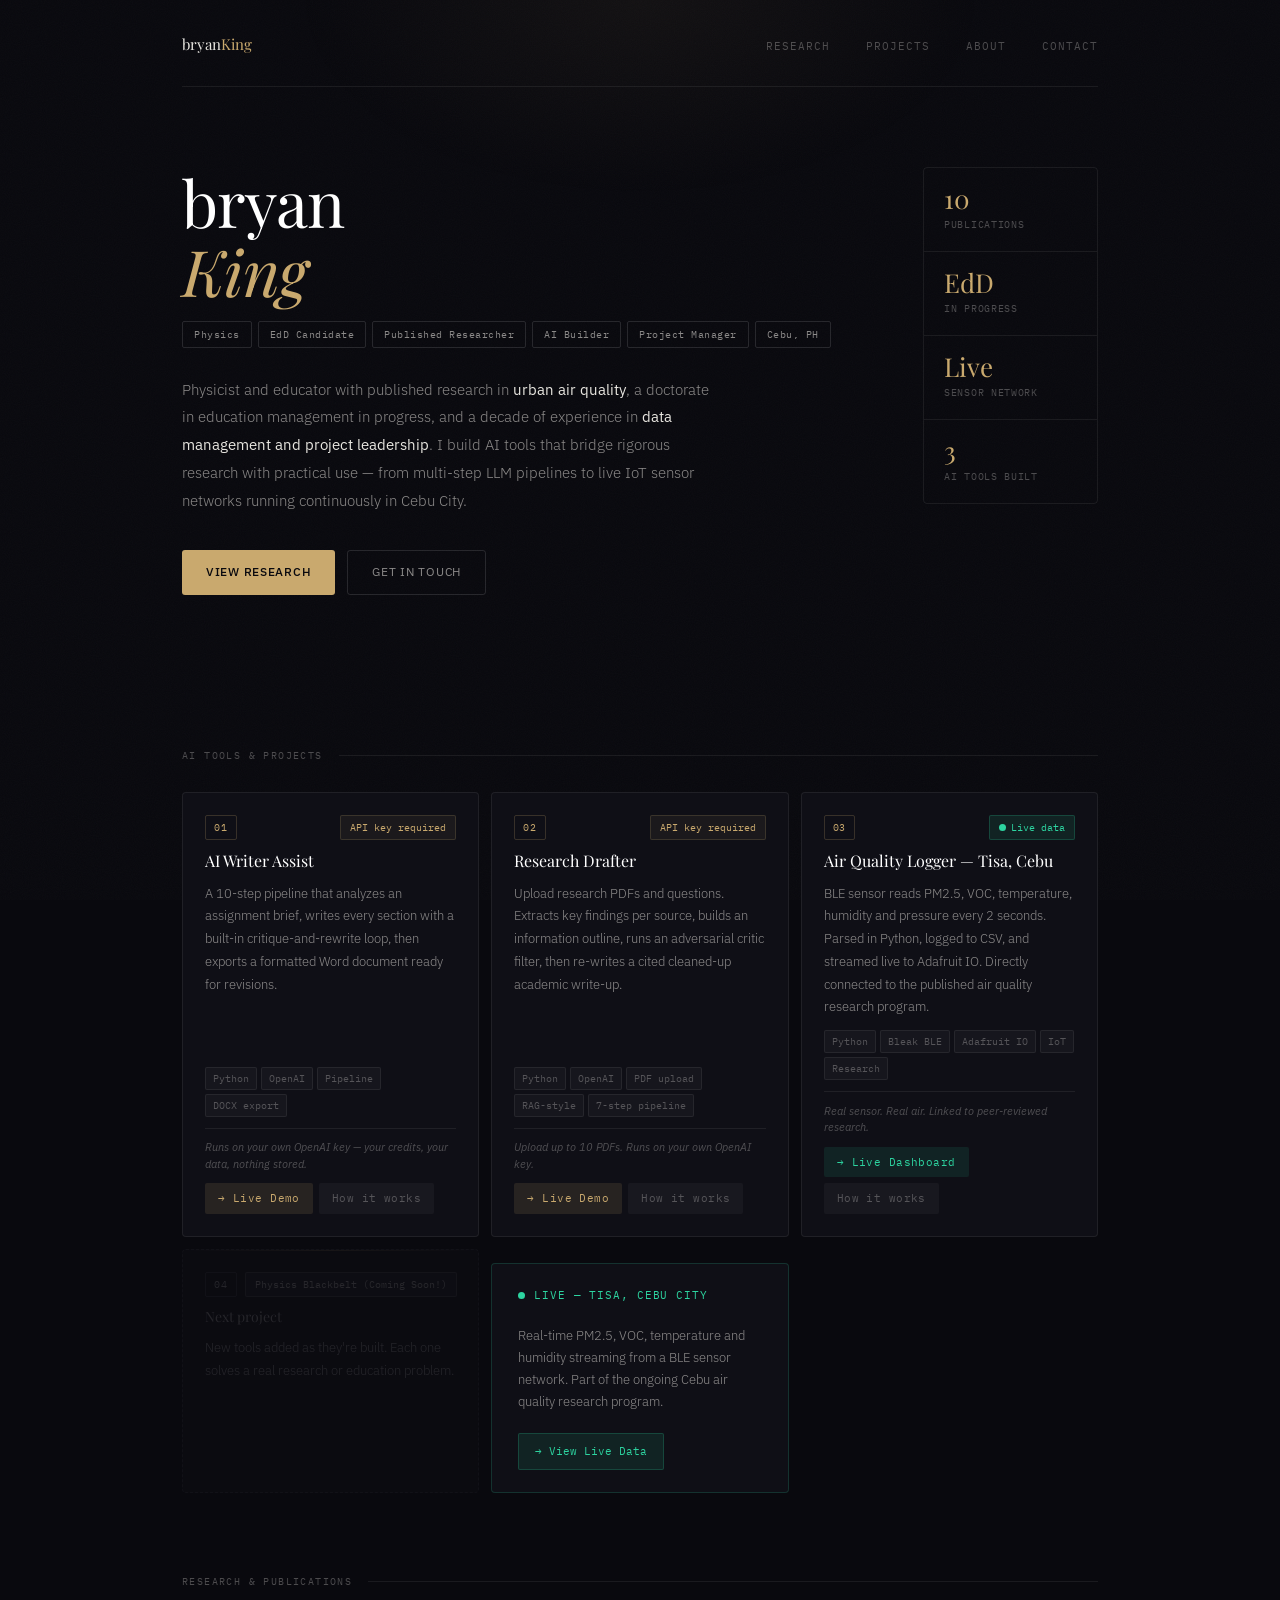
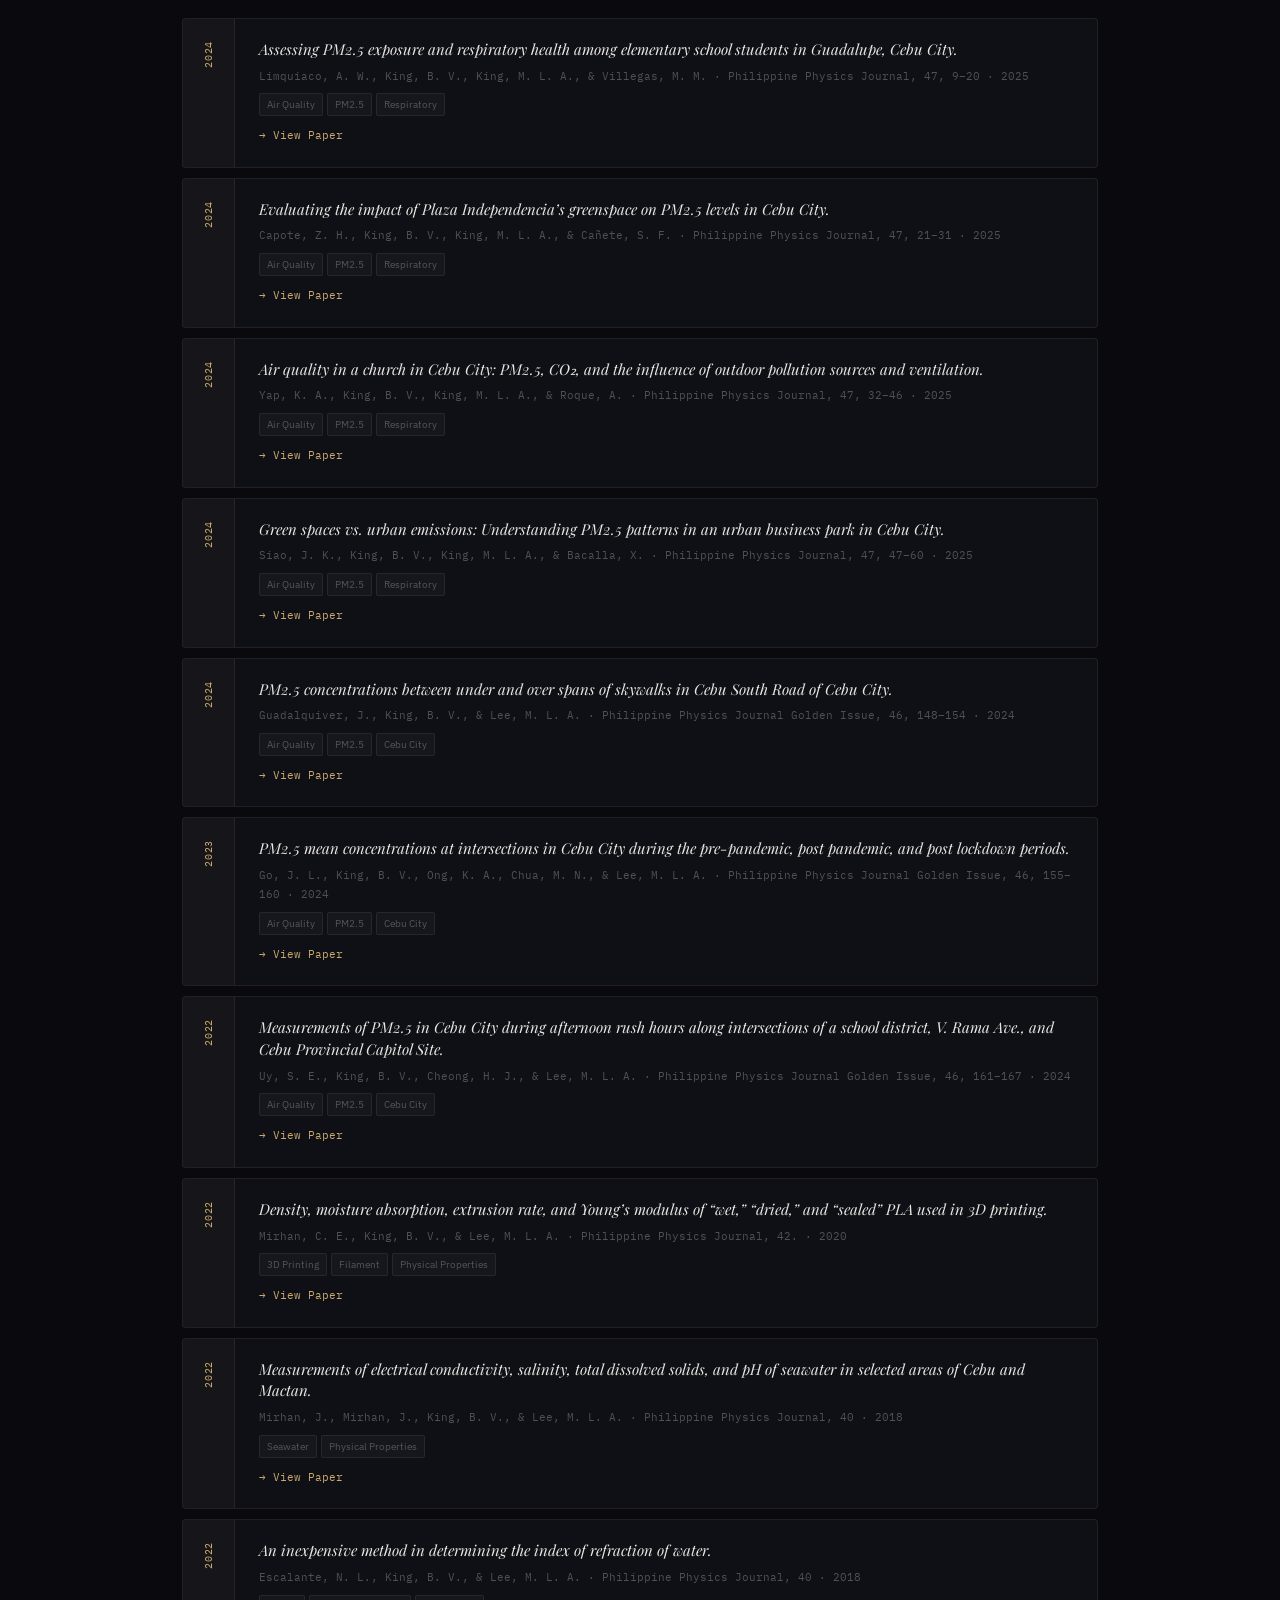
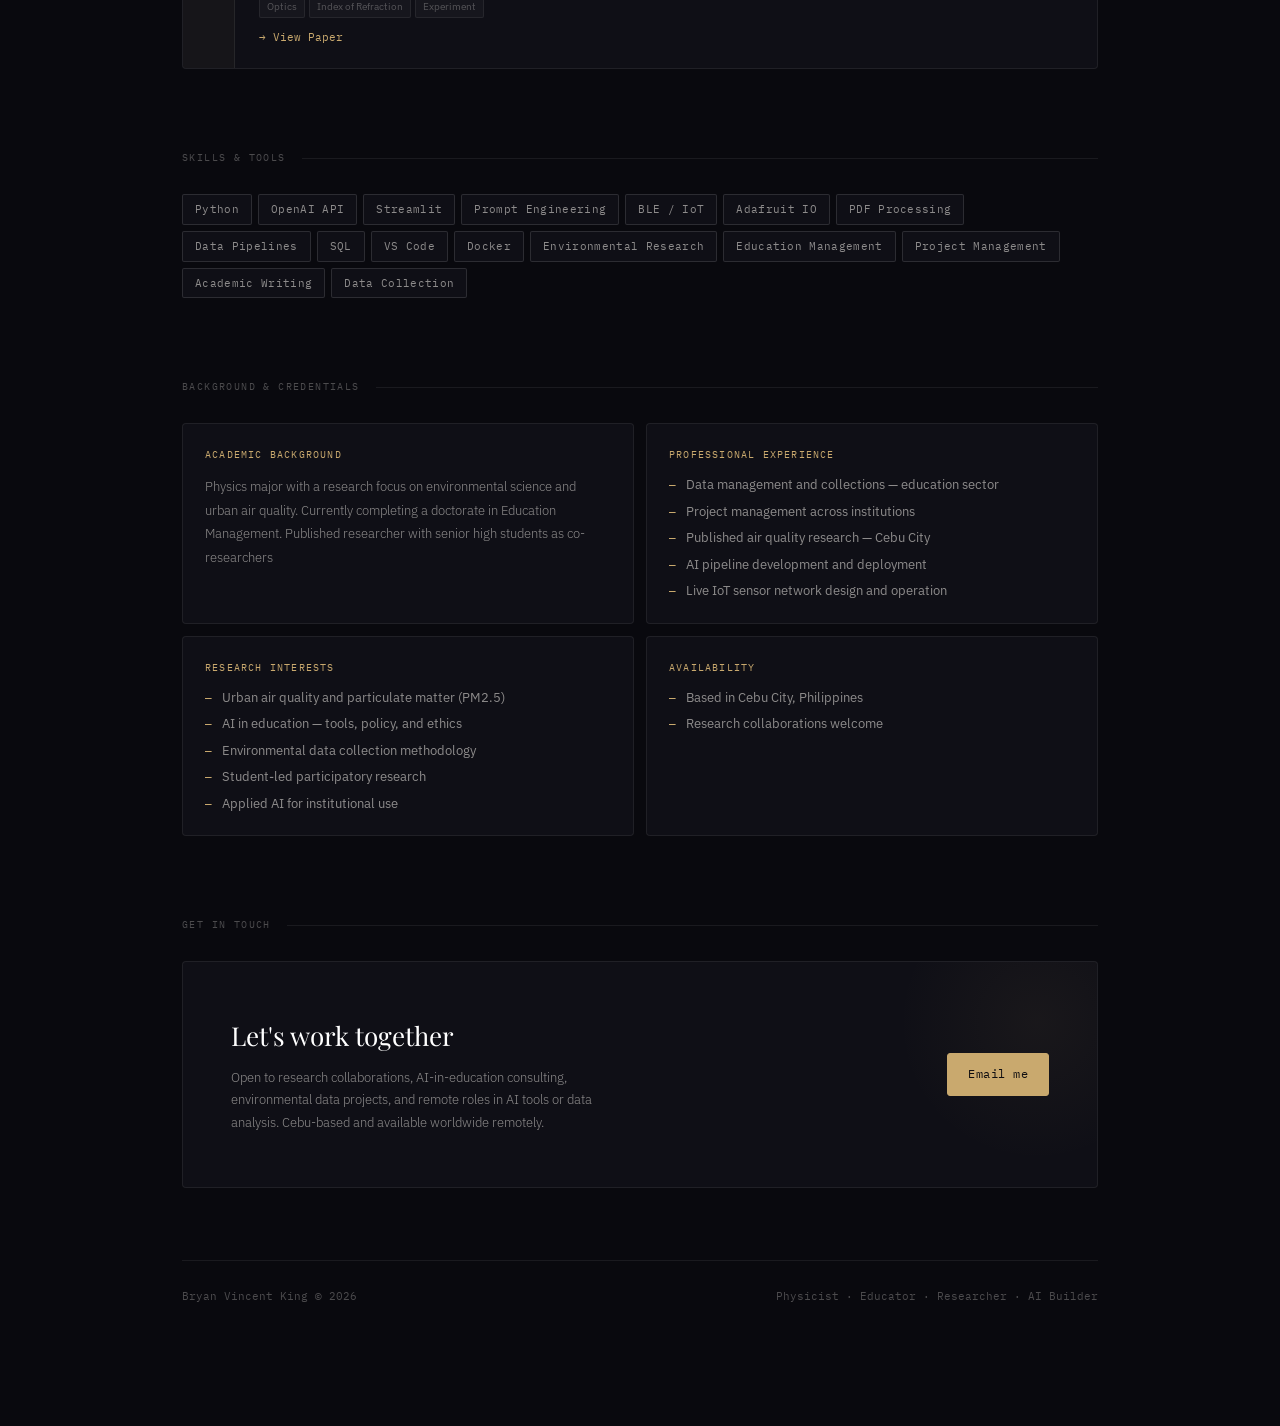
==== commit 36d402de: "Update index.html" ====
--- a/index.html
+++ b/index.html
@@ -416,8 +416,6 @@
       <div class="live-label"><div class="live-dot"></div>Live — Tisa, Cebu City</div>
       <p class="live-desc">Real-time PM2.5, VOC, temperature and humidity streaming from a BLE sensor network. Part of the ongoing Cebu air quality research program.</p>
       <a class="live-btn" href="https://io.adafruit.com/pm25tisacebucity/dashboards/air-quality-pm2-dot-5-in-tisa-cebu-city" target="_blank">→ View Live Data</a>
-    </div>
-  </section>
 
     </div>
   </section>
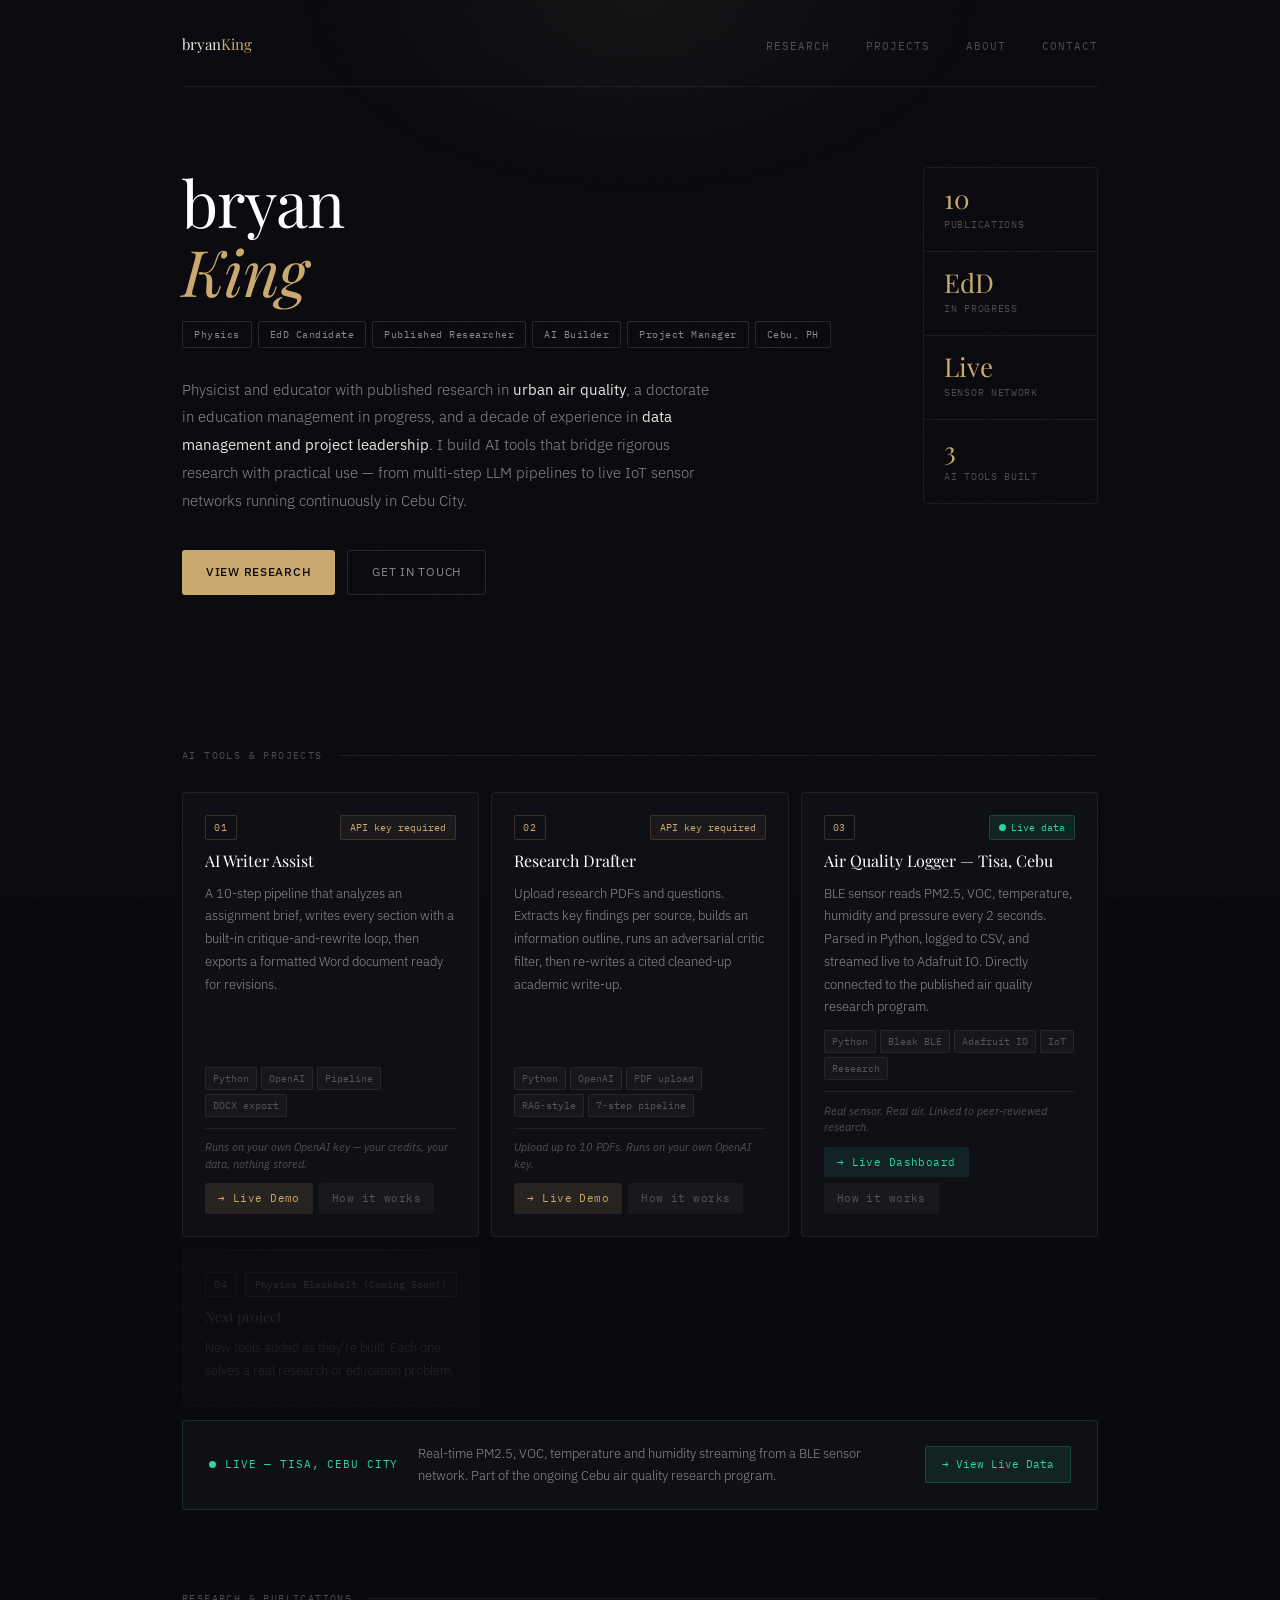
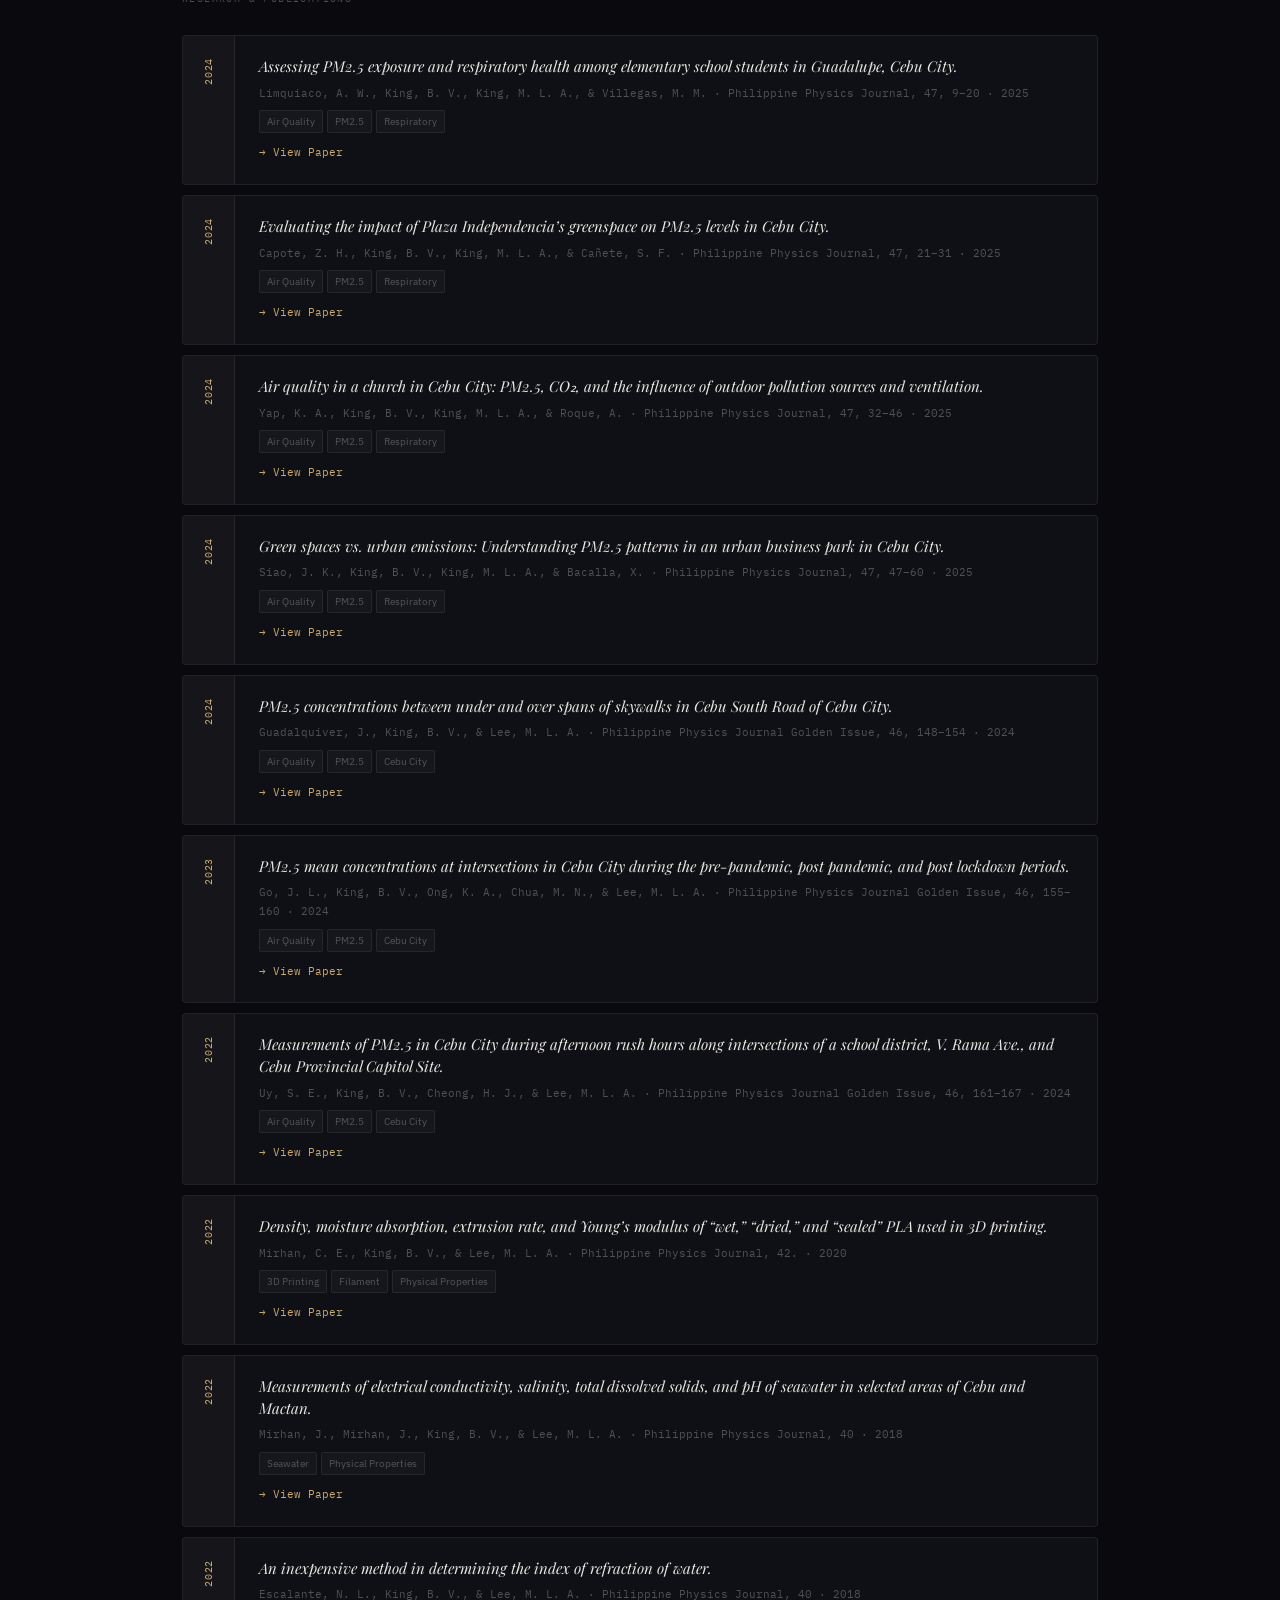
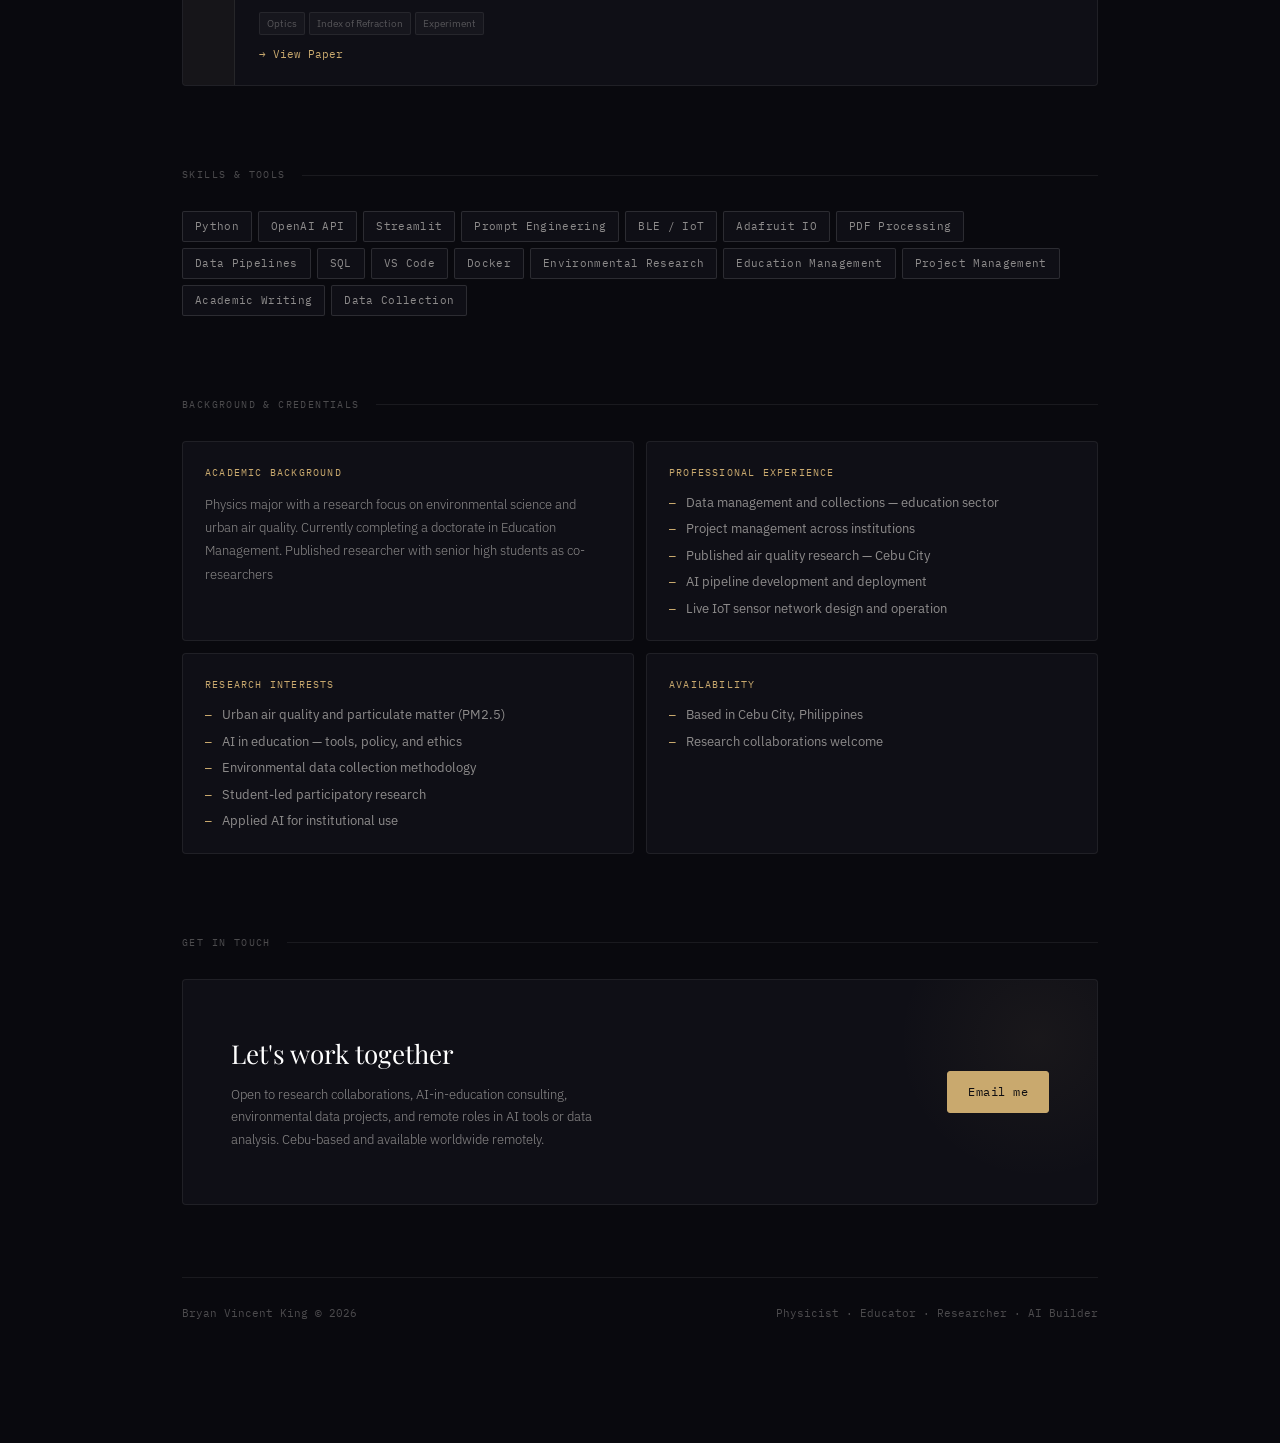
==== commit fedc4c59: "Update index.html" ====
--- a/index.html
+++ b/index.html
@@ -412,6 +412,8 @@
         </div>
       </div>
 
+    </div><!-- /projects-grid -->
+
     <div class="live-callout">
       <div class="live-label"><div class="live-dot"></div>Live — Tisa, Cebu City</div>
       <p class="live-desc">Real-time PM2.5, VOC, temperature and humidity streaming from a BLE sensor network. Part of the ongoing Cebu air quality research program.</p>
@@ -565,8 +567,9 @@
           </div>
           <a class="paper-link" href="https://www.philippinephysicssociety.org/philippine-physics-journal.html">→ View Paper</a>
         </div>
-      </div>      
-    </div>
+      </div>
+    </div>
+  </section><!-- /research -->
 
   <!-- SKILLS -->
   <section class="section">
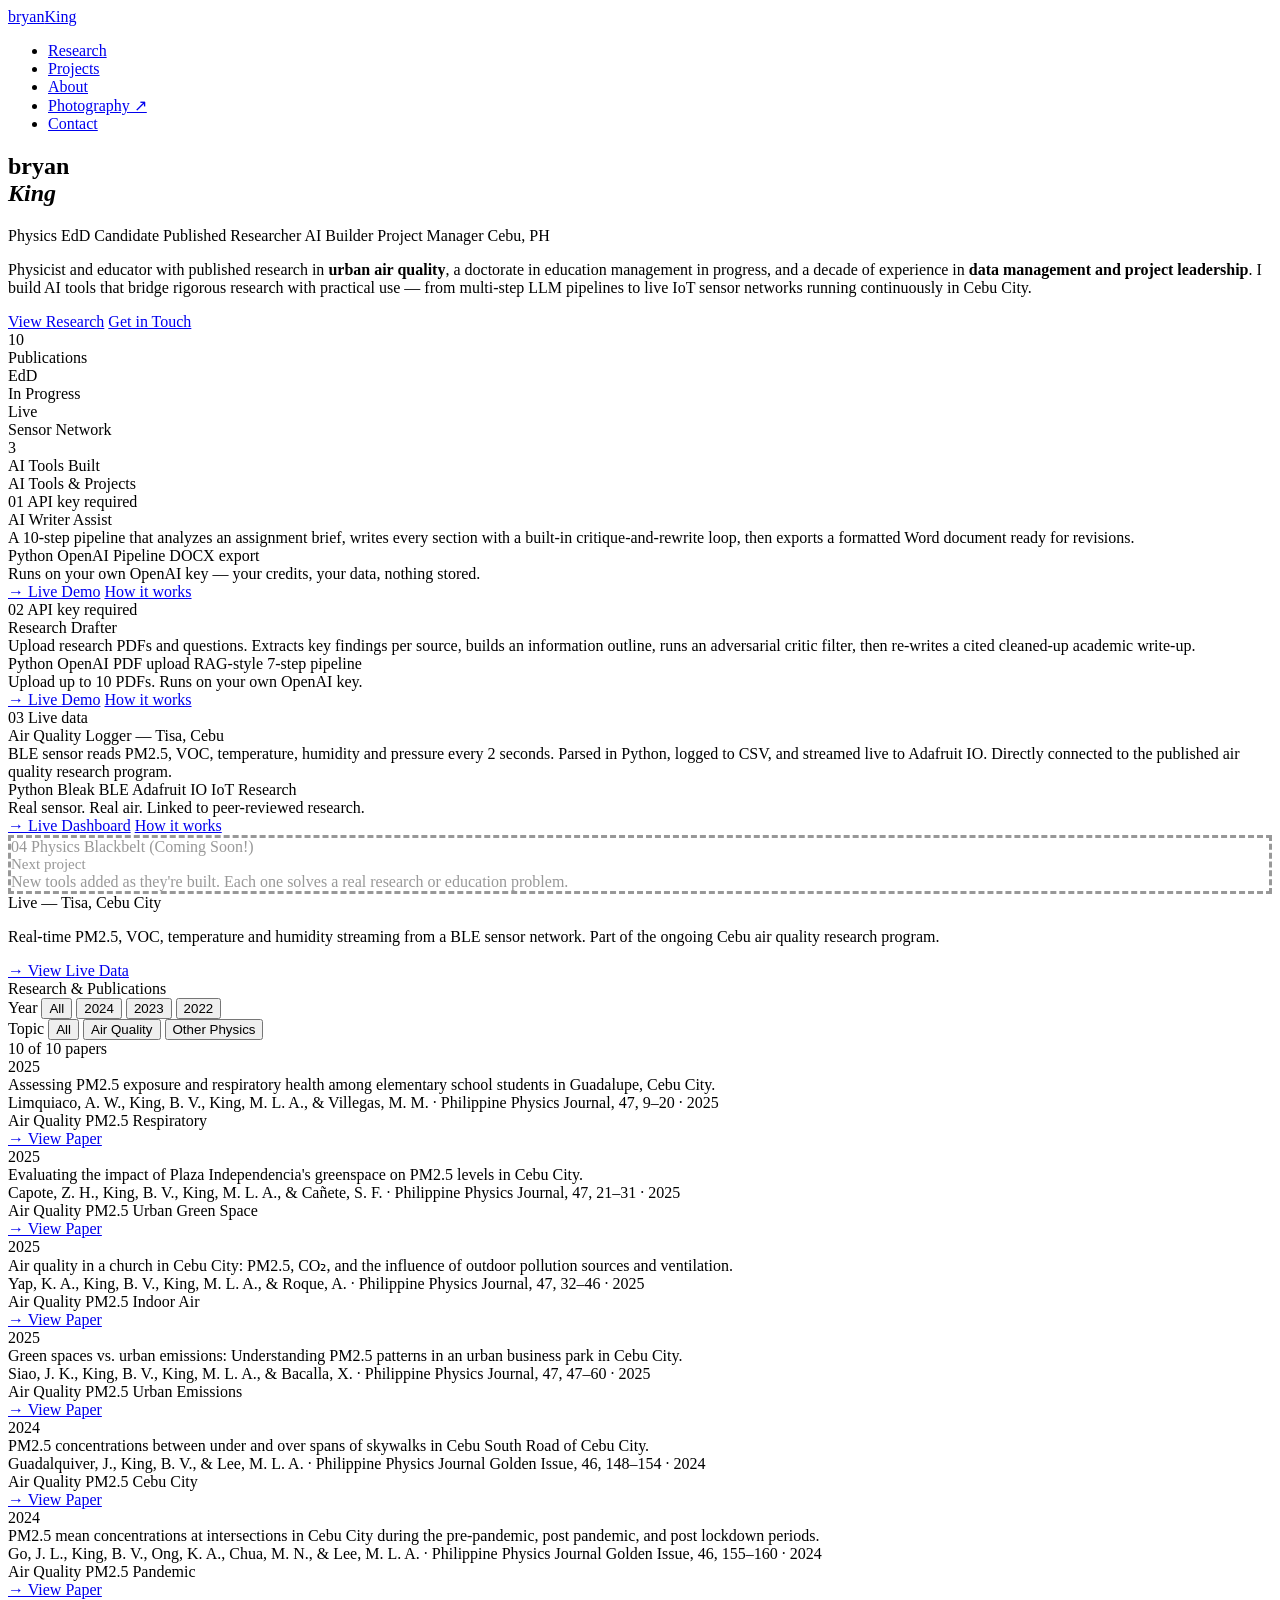
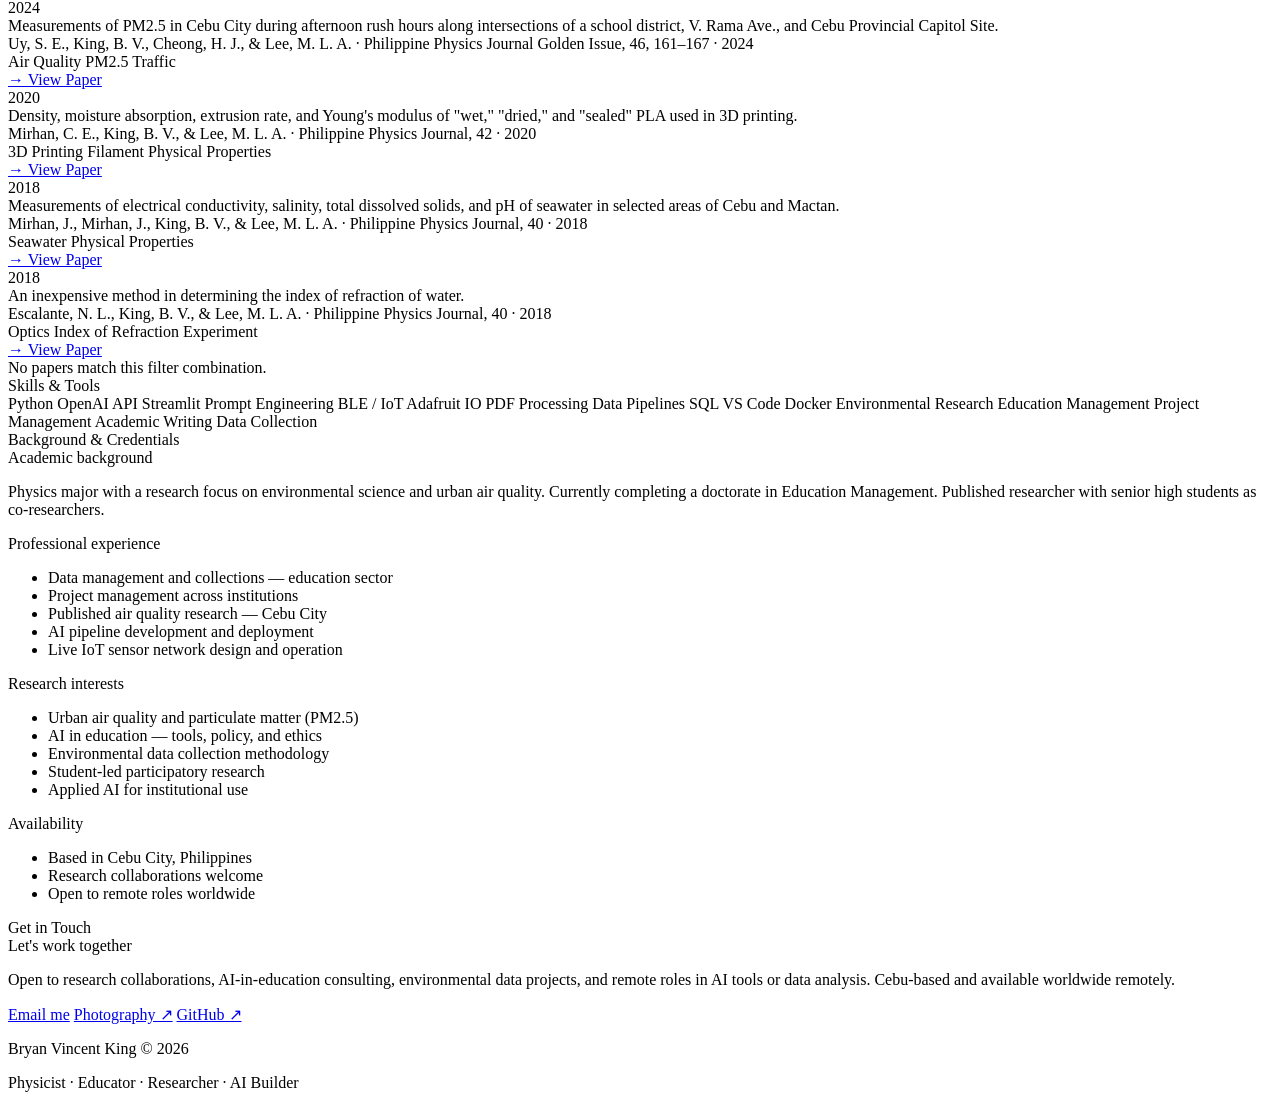
==== commit 0486b2ce: "Update index.html" ====
--- a/index.html
+++ b/index.html
@@ -7,256 +7,7 @@
 <link rel="preconnect" href="https://fonts.googleapis.com"/>
 <link rel="preconnect" href="https://fonts.gstatic.com" crossorigin/>
 <link href="https://fonts.googleapis.com/css2?family=Playfair+Display:ital,wght@0,400;0,600;1,400&family=IBM+Plex+Sans:wght@300;400;500&family=IBM+Plex+Mono:wght@400&display=swap" rel="stylesheet"/>
-<style>
-*,*::before,*::after{box-sizing:border-box;margin:0;padding:0;}
-:root{
-  --bg:#09090e;--bg2:#0f0f16;--bg3:#14141d;
-  --border:rgba(255,255,255,0.07);--border2:rgba(255,255,255,0.12);
-  --text:#e8e6e0;--text2:rgba(232,230,224,0.58);--text3:rgba(232,230,224,0.3);
-  --gold:#c9a96e;--gold2:#e8c98a;
-  --teal:#2dd4a0;--teal-dim:rgba(45,212,160,0.1);
-  --serif:'Playfair Display',Georgia,serif;
-  --sans:'IBM Plex Sans',sans-serif;
-  --mono:'IBM Plex Mono',monospace;
-}
-html{scroll-behavior:smooth;}
-body{
-  background:var(--bg);color:var(--text);font-family:var(--sans);
-  font-size:15px;line-height:1.7;-webkit-font-smoothing:antialiased;overflow-x:hidden;
-}
-body::after{
-  content:'';position:fixed;inset:0;z-index:0;pointer-events:none;
-  background-image:url("data:image/svg+xml,%3Csvg viewBox='0 0 200 200' xmlns='http://www.w3.org/2000/svg'%3E%3Cfilter id='n'%3E%3CfeTurbulence type='fractalNoise' baseFrequency='0.85' numOctaves='4' stitchTiles='stitch'/%3E%3C/filter%3E%3Crect width='100%25' height='100%25' filter='url(%23n)'/%3E%3C/svg%3E");
-  background-size:180px;opacity:0.028;
-}
-body::before{
-  content:'';position:fixed;top:-200px;left:50%;transform:translateX(-50%);
-  width:700px;height:400px;border-radius:50%;pointer-events:none;z-index:0;
-  background:radial-gradient(ellipse,rgba(201,169,110,0.055) 0%,transparent 70%);
-}
-.page{position:relative;z-index:1;max-width:980px;margin:0 auto;padding:0 32px 120px;}
-
-/* NAV */
-nav{
-  display:flex;justify-content:space-between;align-items:center;
-  padding:32px 0 28px;border-bottom:0.5px solid var(--border);
-  opacity:0;animation:rise 0.7s 0.05s forwards;
-}
-.nav-logo{font-family:var(--serif);font-size:15px;color:var(--text);text-decoration:none;}
-.nav-logo span{color:var(--gold);}
-.nav-links{display:flex;gap:36px;list-style:none;}
-.nav-links a{
-  font-size:11px;letter-spacing:0.09em;text-transform:uppercase;
-  color:var(--text3);text-decoration:none;transition:color 0.2s;font-family:var(--mono);
-}
-.nav-links a:hover{color:var(--text);}
-
-/* HERO */
-.hero{
-  display:grid;grid-template-columns:1fr auto;gap:48px;align-items:start;
-  padding:80px 0 72px;opacity:0;animation:rise 0.7s 0.2s forwards;
-}
-@media(max-width:700px){.hero{grid-template-columns:1fr;gap:32px;padding:56px 0 48px;}}
-.hero-tag{
-  display:inline-flex;align-items:center;gap:10px;
-  font-size:11px;letter-spacing:0.1em;text-transform:uppercase;
-  color:var(--teal);margin-bottom:22px;font-family:var(--mono);
-}
-.hero-tag::before{content:'';width:22px;height:1px;background:var(--teal);}
-.hero-name{
-  font-family:var(--serif);font-size:clamp(38px,6vw,64px);
-  font-weight:400;line-height:1.08;color:#fff;letter-spacing:-0.01em;margin-bottom:8px;
-}
-.hero-name em{font-style:italic;color:var(--gold);}
-.hero-roles{display:flex;flex-wrap:wrap;gap:6px;margin:16px 0 28px;}
-.hero-role{
-  font-size:10px;padding:4px 11px;border-radius:2px;
-  border:0.5px solid var(--border2);color:var(--text2);font-family:var(--mono);letter-spacing:0.05em;
-}
-.hero-bio{
-  font-size:15px;line-height:1.85;color:var(--text2);
-  max-width:540px;margin-bottom:36px;font-weight:300;
-}
-.hero-bio strong{color:var(--text);font-weight:400;}
-.hero-ctas{display:flex;gap:12px;flex-wrap:wrap;}
-.cta-primary{
-  display:inline-flex;align-items:center;gap:8px;background:var(--gold);color:#09090e;
-  padding:11px 24px;border-radius:3px;font-size:12px;font-weight:500;text-decoration:none;
-  letter-spacing:0.06em;text-transform:uppercase;transition:background 0.2s,transform 0.15s;
-  font-family:var(--sans);
-}
-.cta-primary:hover{background:var(--gold2);transform:translateY(-1px);}
-.cta-ghost{
-  display:inline-flex;align-items:center;gap:8px;background:transparent;color:var(--text2);
-  padding:11px 24px;border-radius:3px;font-size:12px;font-weight:400;text-decoration:none;
-  border:0.5px solid var(--border2);letter-spacing:0.06em;text-transform:uppercase;
-  transition:background 0.2s,color 0.2s;font-family:var(--sans);
-}
-.cta-ghost:hover{background:var(--bg3);color:var(--text);}
-
-/* STAT BLOCK */
-.hero-stats{
-  display:flex;flex-direction:column;border:0.5px solid var(--border);
-  border-radius:4px;overflow:hidden;min-width:175px;
-}
-.stat{padding:18px 20px;border-bottom:0.5px solid var(--border);}
-.stat:last-child{border-bottom:none;}
-.stat-num{font-family:var(--serif);font-size:26px;font-weight:400;color:var(--gold);line-height:1;margin-bottom:4px;}
-.stat-label{font-size:10px;color:var(--text3);letter-spacing:0.07em;text-transform:uppercase;font-family:var(--mono);}
-
-/* SECTION DIVIDER */
-.section{margin-top:80px;opacity:0;animation:rise 0.7s forwards;}
-.section:nth-child(3){animation-delay:0.3s;}
-.section:nth-child(4){animation-delay:0.38s;}
-.section:nth-child(5){animation-delay:0.46s;}
-.section:nth-child(6){animation-delay:0.54s;}
-.section:nth-child(7){animation-delay:0.62s;}
-.section:nth-child(8){animation-delay:0.70s;}
-.section-divider{display:flex;align-items:center;gap:16px;margin-bottom:28px;}
-.divider-label{
-  font-size:10px;letter-spacing:0.14em;text-transform:uppercase;
-  color:var(--text3);font-family:var(--mono);white-space:nowrap;
-}
-.divider-line{flex:1;height:0.5px;background:var(--border);}
-
-/* PAPERS */
-.papers{display:flex;flex-direction:column;gap:10px;}
-.paper{
-  display:grid;grid-template-columns:52px 1fr;
-  border:0.5px solid var(--border);border-radius:4px;overflow:hidden;
-  background:var(--bg2);transition:border-color 0.2s;
-}
-.paper:hover{border-color:rgba(201,169,110,0.28);}
-.paper-year{
-  padding:20px 0;background:rgba(201,169,110,0.04);border-right:0.5px solid var(--border);
-  display:flex;align-items:flex-start;justify-content:center;padding-top:22px;
-}
-.paper-year span{
-  font-family:var(--mono);font-size:10px;color:var(--gold);letter-spacing:0.07em;
-  writing-mode:vertical-rl;text-orientation:mixed;transform:rotate(180deg);
-}
-.paper-body{padding:20px 24px;}
-.paper-title{
-  font-family:var(--serif);font-size:15px;font-weight:400;
-  color:var(--text);margin-bottom:6px;line-height:1.45;font-style:italic;
-}
-.paper-meta{font-size:11px;color:var(--text3);font-family:var(--mono);margin-bottom:8px;}
-.paper-tags{display:flex;flex-wrap:wrap;gap:4px;}
-.paper-tag{
-  font-size:10px;padding:2px 7px;border-radius:2px;
-  background:rgba(255,255,255,0.03);color:var(--text3);border:0.5px solid var(--border);
-}
-.paper-link{
-  display:inline-flex;align-items:center;gap:5px;font-size:11px;color:var(--gold);
-  text-decoration:none;font-family:var(--mono);margin-top:10px;transition:color 0.2s;
-}
-.paper-link:hover{color:var(--gold2);}
-
-/* LIVE CALLOUT */
-.live-callout{
-  background:var(--bg2);border:0.5px solid rgba(45,212,160,0.18);
-  border-radius:4px;padding:22px 26px;
-  display:flex;align-items:center;gap:20px;flex-wrap:wrap;margin-top:14px;
-}
-.live-dot{width:7px;height:7px;border-radius:50%;background:var(--teal);animation:pulse 2s infinite;flex-shrink:0;}
-@keyframes pulse{0%,100%{opacity:1}50%{opacity:0.35}}
-.live-label{font-family:var(--mono);font-size:11px;color:var(--teal);letter-spacing:0.08em;text-transform:uppercase;display:flex;align-items:center;gap:9px;flex-shrink:0;}
-.live-desc{font-size:13px;color:var(--text2);flex:1;font-weight:300;min-width:200px;}
-.live-btn{
-  font-family:var(--mono);font-size:11px;padding:8px 16px;border-radius:2px;
-  background:var(--teal-dim);color:var(--teal);text-decoration:none;
-  border:0.5px solid rgba(45,212,160,0.2);white-space:nowrap;transition:background 0.2s;flex-shrink:0;
-}
-.live-btn:hover{background:rgba(45,212,160,0.18);}
-
-/* PROJECTS */
-.projects-grid{display:grid;grid-template-columns:repeat(auto-fit,minmax(275px,1fr));gap:12px;}
-.proj-card{
-  background:var(--bg2);border:0.5px solid var(--border);border-radius:4px;
-  padding:22px;display:flex;flex-direction:column;gap:11px;
-  transition:border-color 0.22s,transform 0.2s;position:relative;overflow:hidden;
-}
-.proj-card::before{
-  content:'';position:absolute;top:0;left:0;right:0;height:0.5px;
-  background:linear-gradient(90deg,transparent,rgba(201,169,110,0.18),transparent);
-}
-.proj-card:hover{border-color:rgba(201,169,110,0.22);transform:translateY(-2px);}
-.proj-top{display:flex;align-items:flex-start;justify-content:space-between;gap:8px;}
-.proj-num{
-  font-family:var(--mono);font-size:10px;color:var(--gold);letter-spacing:0.08em;
-  padding:3px 8px;border:0.5px solid rgba(201,169,110,0.22);border-radius:2px;flex-shrink:0;
-}
-.badge{font-size:10px;padding:3px 9px;border-radius:2px;font-weight:400;white-space:nowrap;font-family:var(--mono);}
-.badge-live{background:var(--teal-dim);color:var(--teal);border:0.5px solid rgba(45,212,160,0.2);display:flex;align-items:center;gap:5px;}
-.badge-key{background:rgba(201,169,110,0.07);color:var(--gold);border:0.5px solid rgba(201,169,110,0.18);}
-.badge-wip{background:rgba(255,255,255,0.03);color:var(--text3);border:0.5px solid var(--border);}
-.proj-title{font-family:var(--serif);font-size:16px;font-weight:400;color:#fff;line-height:1.3;}
-.proj-desc{font-size:13px;color:var(--text2);line-height:1.75;flex:1;font-weight:300;}
-.proj-tags{display:flex;flex-wrap:wrap;gap:4px;}
-.proj-tag{font-size:10px;padding:2px 7px;border-radius:2px;background:rgba(255,255,255,0.03);color:var(--text3);border:0.5px solid var(--border);font-family:var(--mono);}
-.proj-hr{height:0.5px;background:var(--border);}
-.proj-note{font-size:11px;color:var(--text3);font-style:italic;line-height:1.5;}
-.proj-links{display:flex;gap:6px;flex-wrap:wrap;}
-.pbtn{font-size:11px;padding:6px 13px;border-radius:2px;cursor:pointer;font-weight:400;text-decoration:none;border:none;transition:background 0.2s;font-family:var(--mono);letter-spacing:0.04em;}
-.pbtn-gold{background:rgba(201,169,110,0.13);color:var(--gold);}
-.pbtn-gold:hover{background:rgba(201,169,110,0.23);}
-.pbtn-teal{background:var(--teal-dim);color:var(--teal);}
-.pbtn-teal:hover{background:rgba(45,212,160,0.17);}
-.pbtn-muted{background:rgba(255,255,255,0.04);color:var(--text3);}
-.pbtn-muted:hover{background:rgba(255,255,255,0.08);}
-
-/* SKILLS */
-.skills-wrap{display:flex;flex-wrap:wrap;gap:6px;}
-.skill{
-  font-size:11px;padding:5px 12px;border-radius:2px;
-  border:0.5px solid var(--border2);color:var(--text2);background:var(--bg2);
-  transition:border-color 0.2s,color 0.2s;font-family:var(--mono);letter-spacing:0.03em;
-}
-.skill:hover{border-color:rgba(201,169,110,0.32);color:var(--gold);}
-
-/* CREDENTIALS */
-.cred-grid{display:grid;grid-template-columns:1fr 1fr;gap:12px;}
-@media(max-width:580px){.cred-grid{grid-template-columns:1fr;}}
-.cred-box{background:var(--bg2);border:0.5px solid var(--border);border-radius:4px;padding:22px;}
-.cred-label{font-size:10px;letter-spacing:0.12em;text-transform:uppercase;color:var(--gold);margin-bottom:12px;font-family:var(--mono);}
-.cred-box p{font-size:13px;color:var(--text2);line-height:1.8;font-weight:300;}
-.cred-box ul{list-style:none;display:flex;flex-direction:column;gap:7px;}
-.cred-box ul li{font-size:13px;color:var(--text2);display:flex;align-items:flex-start;gap:10px;line-height:1.5;}
-.cred-box ul li::before{content:'—';color:var(--gold);font-family:var(--mono);font-size:11px;flex-shrink:0;margin-top:2px;}
-
-/* CONTACT */
-.contact-wrap{
-  background:var(--bg2);border:0.5px solid var(--border);border-radius:4px;
-  padding:52px 48px;display:grid;grid-template-columns:1fr auto;
-  gap:48px;align-items:center;position:relative;overflow:hidden;
-}
-@media(max-width:620px){.contact-wrap{grid-template-columns:1fr;padding:36px 26px;gap:28px;}}
-.contact-wrap::before{
-  content:'';position:absolute;top:-80px;right:-80px;width:280px;height:280px;border-radius:50%;
-  background:radial-gradient(circle,rgba(201,169,110,0.055) 0%,transparent 70%);pointer-events:none;
-}
-.contact-title{font-family:var(--serif);font-size:26px;font-weight:400;color:#fff;margin-bottom:8px;}
-.contact-sub{font-size:13px;color:var(--text2);font-weight:300;line-height:1.75;max-width:380px;}
-.contact-links{display:flex;flex-direction:column;gap:8px;flex-shrink:0;}
-.clink{
-  font-size:12px;padding:10px 20px;border-radius:3px;border:0.5px solid var(--border2);
-  color:var(--text2);text-decoration:none;background:transparent;
-  transition:all 0.2s;text-align:center;font-family:var(--mono);letter-spacing:0.04em;
-}
-.clink:hover{background:var(--bg3);color:var(--text);}
-.clink.primary{background:var(--gold);color:#09090e;border-color:var(--gold);}
-.clink.primary:hover{background:var(--gold2);}
-
-/* FOOTER */
-footer{
-  margin-top:72px;padding-top:26px;border-top:0.5px solid var(--border);
-  display:flex;justify-content:space-between;align-items:center;flex-wrap:wrap;gap:12px;
-}
-footer p{font-size:11px;color:var(--text3);font-family:var(--mono);}
-
-@keyframes rise{from{opacity:0;transform:translateY(18px);}to{opacity:1;transform:translateY(0);}}
-@media(max-width:580px){.page{padding:0 18px 80px;}.proj-card{padding:18px;}}
-</style>
+<link rel="stylesheet" href="style.css"/>
 </head>
 <body>
 <div class="page">
@@ -268,6 +19,7 @@
       <li><a href="#research">Research</a></li>
       <li><a href="#projects">Projects</a></li>
       <li><a href="#about">About</a></li>
+      <li><a href="http://bry.photography" target="_blank" class="nav-photo">Photography ↗</a></li>
       <li><a href="#contact">Contact</a></li>
     </ul>
   </nav>
@@ -406,19 +158,18 @@
           <span class="proj-num" style="color:var(--text3);border-color:var(--border);">04</span>
           <span class="badge badge-wip">Physics Blackbelt (Coming Soon!)</span>
         </div>
-        <div class="proj-title" style="color:var(--text3);font-size:14px;">Next project</div>
+        <div class="proj-title" style="color:var(--text3);font-size:15px;">Next project</div>
         <div class="proj-desc" style="color:var(--text3);">
           New tools added as they're built. Each one solves a real research or education problem.
         </div>
       </div>
 
-    </div><!-- /projects-grid -->
+    </div>
 
     <div class="live-callout">
       <div class="live-label"><div class="live-dot"></div>Live — Tisa, Cebu City</div>
       <p class="live-desc">Real-time PM2.5, VOC, temperature and humidity streaming from a BLE sensor network. Part of the ongoing Cebu air quality research program.</p>
       <a class="live-btn" href="https://io.adafruit.com/pm25tisacebucity/dashboards/air-quality-pm2-dot-5-in-tisa-cebu-city" target="_blank">→ View Live Data</a>
-
     </div>
   </section>
 
@@ -428,10 +179,29 @@
       <span class="divider-label">Research &amp; Publications</span>
       <div class="divider-line"></div>
     </div>
+
+    <div class="paper-filters">
+      <div class="filter-group">
+        <span class="filter-label">Year</span>
+        <button class="filter-btn active" data-filter="all">All</button>
+        <button class="filter-btn" data-filter="2024">2024</button>
+        <button class="filter-btn" data-filter="2023">2023</button>
+        <button class="filter-btn" data-filter="2022">2022</button>
+      </div>
+      <div class="filter-sep"></div>
+      <div class="filter-group">
+        <span class="filter-label">Topic</span>
+        <button class="filter-btn active" data-topic="all">All</button>
+        <button class="filter-btn" data-topic="Air Quality">Air Quality</button>
+        <button class="filter-btn" data-topic="Physics">Other Physics</button>
+      </div>
+      <span class="paper-count"><span id="visible-count">10</span> of 10 papers</span>
+    </div>
+
     <div class="papers">
 
-      <div class="paper">
-        <div class="paper-year"><span>2024</span></div>
+      <div class="paper show" data-year="2025" data-topic="Air Quality">
+        <div class="paper-year"><span>2025</span></div>
         <div class="paper-body">
           <div class="paper-title">Assessing PM2.5 exposure and respiratory health among elementary school students in Guadalupe, Cebu City.</div>
           <div class="paper-meta">Limquiaco, A. W., King, B. V., King, M. L. A., & Villegas, M. M. · Philippine Physics Journal, 47, 9–20 · 2025</div>
@@ -443,50 +213,50 @@
           <a class="paper-link" href="https://www.philippinephysicssociety.org/philippine-physics-journal.html">→ View Paper</a>
         </div>
       </div>
-    
-      <div class="paper">
-        <div class="paper-year"><span>2024</span></div>
-        <div class="paper-body">
-          <div class="paper-title">Evaluating the impact of Plaza Independencia’s greenspace on PM2.5 levels in Cebu City.</div>
+
+      <div class="paper show" data-year="2025" data-topic="Air Quality">
+        <div class="paper-year"><span>2025</span></div>
+        <div class="paper-body">
+          <div class="paper-title">Evaluating the impact of Plaza Independencia's greenspace on PM2.5 levels in Cebu City.</div>
           <div class="paper-meta">Capote, Z. H., King, B. V., King, M. L. A., & Cañete, S. F. · Philippine Physics Journal, 47, 21–31 · 2025</div>
           <div class="paper-tags">
             <span class="paper-tag">Air Quality</span>
             <span class="paper-tag">PM2.5</span>
-            <span class="paper-tag">Respiratory</span>
-          </div>
-          <a class="paper-link" href="https://www.philippinephysicssociety.org/philippine-physics-journal.html">→ View Paper</a>
-        </div>
-      </div>
-
-      <div class="paper">
-        <div class="paper-year"><span>2024</span></div>
+            <span class="paper-tag">Urban Green Space</span>
+          </div>
+          <a class="paper-link" href="https://www.philippinephysicssociety.org/philippine-physics-journal.html">→ View Paper</a>
+        </div>
+      </div>
+
+      <div class="paper show" data-year="2025" data-topic="Air Quality">
+        <div class="paper-year"><span>2025</span></div>
         <div class="paper-body">
           <div class="paper-title">Air quality in a church in Cebu City: PM2.5, CO₂, and the influence of outdoor pollution sources and ventilation.</div>
           <div class="paper-meta">Yap, K. A., King, B. V., King, M. L. A., & Roque, A. · Philippine Physics Journal, 47, 32–46 · 2025</div>
           <div class="paper-tags">
             <span class="paper-tag">Air Quality</span>
             <span class="paper-tag">PM2.5</span>
-            <span class="paper-tag">Respiratory</span>
-          </div>
-          <a class="paper-link" href="https://www.philippinephysicssociety.org/philippine-physics-journal.html">→ View Paper</a>
-        </div>
-      </div>
-
-      <div class="paper">
-        <div class="paper-year"><span>2024</span></div>
+            <span class="paper-tag">Indoor Air</span>
+          </div>
+          <a class="paper-link" href="https://www.philippinephysicssociety.org/philippine-physics-journal.html">→ View Paper</a>
+        </div>
+      </div>
+
+      <div class="paper show" data-year="2025" data-topic="Air Quality">
+        <div class="paper-year"><span>2025</span></div>
         <div class="paper-body">
           <div class="paper-title">Green spaces vs. urban emissions: Understanding PM2.5 patterns in an urban business park in Cebu City.</div>
           <div class="paper-meta">Siao, J. K., King, B. V., King, M. L. A., & Bacalla, X. · Philippine Physics Journal, 47, 47–60 · 2025</div>
           <div class="paper-tags">
             <span class="paper-tag">Air Quality</span>
             <span class="paper-tag">PM2.5</span>
-            <span class="paper-tag">Respiratory</span>
-          </div>
-          <a class="paper-link" href="https://www.philippinephysicssociety.org/philippine-physics-journal.html">→ View Paper</a>
-        </div>
-      </div>
-
-      <div class="paper">
+            <span class="paper-tag">Urban Emissions</span>
+          </div>
+          <a class="paper-link" href="https://www.philippinephysicssociety.org/philippine-physics-journal.html">→ View Paper</a>
+        </div>
+      </div>
+
+      <div class="paper show" data-year="2024" data-topic="Air Quality">
         <div class="paper-year"><span>2024</span></div>
         <div class="paper-body">
           <div class="paper-title">PM2.5 concentrations between under and over spans of skywalks in Cebu South Road of Cebu City.</div>
@@ -500,39 +270,39 @@
         </div>
       </div>
 
-      <div class="paper">
-        <div class="paper-year"><span>2023</span></div>
+      <div class="paper show" data-year="2024" data-topic="Air Quality">
+        <div class="paper-year"><span>2024</span></div>
         <div class="paper-body">
           <div class="paper-title">PM2.5 mean concentrations at intersections in Cebu City during the pre-pandemic, post pandemic, and post lockdown periods.</div>
           <div class="paper-meta">Go, J. L., King, B. V., Ong, K. A., Chua, M. N., & Lee, M. L. A. · Philippine Physics Journal Golden Issue, 46, 155–160 · 2024</div>
           <div class="paper-tags">
             <span class="paper-tag">Air Quality</span>
             <span class="paper-tag">PM2.5</span>
-            <span class="paper-tag">Cebu City</span>
-          </div>
-          <a class="paper-link" href="https://www.philippinephysicssociety.org/philippine-physics-journal.html">→ View Paper</a>
-        </div>
-      </div>
-
-      <div class="paper">
-        <div class="paper-year"><span>2022</span></div>
+            <span class="paper-tag">Pandemic</span>
+          </div>
+          <a class="paper-link" href="https://www.philippinephysicssociety.org/philippine-physics-journal.html">→ View Paper</a>
+        </div>
+      </div>
+
+      <div class="paper show" data-year="2024" data-topic="Air Quality">
+        <div class="paper-year"><span>2024</span></div>
         <div class="paper-body">
           <div class="paper-title">Measurements of PM2.5 in Cebu City during afternoon rush hours along intersections of a school district, V. Rama Ave., and Cebu Provincial Capitol Site.</div>
           <div class="paper-meta">Uy, S. E., King, B. V., Cheong, H. J., & Lee, M. L. A. · Philippine Physics Journal Golden Issue, 46, 161–167 · 2024</div>
           <div class="paper-tags">
             <span class="paper-tag">Air Quality</span>
             <span class="paper-tag">PM2.5</span>
-            <span class="paper-tag">Cebu City</span>
-          </div>
-          <a class="paper-link" href="https://www.philippinephysicssociety.org/philippine-physics-journal.html">→ View Paper</a>
-        </div>
-      </div>
-
-      <div class="paper">
-        <div class="paper-year"><span>2022</span></div>
-        <div class="paper-body">
-          <div class="paper-title">Density, moisture absorption, extrusion rate, and Young’s modulus of “wet,” “dried,” and “sealed” PLA used in 3D printing.</div>
-          <div class="paper-meta">Mirhan, C. E., King, B. V., & Lee, M. L. A. · Philippine Physics Journal, 42. · 2020</div>
+            <span class="paper-tag">Traffic</span>
+          </div>
+          <a class="paper-link" href="https://www.philippinephysicssociety.org/philippine-physics-journal.html">→ View Paper</a>
+        </div>
+      </div>
+
+      <div class="paper show" data-year="2020" data-topic="Physics">
+        <div class="paper-year"><span>2020</span></div>
+        <div class="paper-body">
+          <div class="paper-title">Density, moisture absorption, extrusion rate, and Young's modulus of "wet," "dried," and "sealed" PLA used in 3D printing.</div>
+          <div class="paper-meta">Mirhan, C. E., King, B. V., & Lee, M. L. A. · Philippine Physics Journal, 42 · 2020</div>
           <div class="paper-tags">
             <span class="paper-tag">3D Printing</span>
             <span class="paper-tag">Filament</span>
@@ -542,8 +312,8 @@
         </div>
       </div>
 
-      <div class="paper">
-        <div class="paper-year"><span>2022</span></div>
+      <div class="paper show" data-year="2018" data-topic="Physics">
+        <div class="paper-year"><span>2018</span></div>
         <div class="paper-body">
           <div class="paper-title">Measurements of electrical conductivity, salinity, total dissolved solids, and pH of seawater in selected areas of Cebu and Mactan.</div>
           <div class="paper-meta">Mirhan, J., Mirhan, J., King, B. V., & Lee, M. L. A. · Philippine Physics Journal, 40 · 2018</div>
@@ -555,8 +325,8 @@
         </div>
       </div>
 
-      <div class="paper">
-        <div class="paper-year"><span>2022</span></div>
+      <div class="paper show" data-year="2018" data-topic="Physics">
+        <div class="paper-year"><span>2018</span></div>
         <div class="paper-body">
           <div class="paper-title">An inexpensive method in determining the index of refraction of water.</div>
           <div class="paper-meta">Escalante, N. L., King, B. V., & Lee, M. L. A. · Philippine Physics Journal, 40 · 2018</div>
@@ -568,8 +338,10 @@
           <a class="paper-link" href="https://www.philippinephysicssociety.org/philippine-physics-journal.html">→ View Paper</a>
         </div>
       </div>
-    </div>
-  </section><!-- /research -->
+
+    </div>
+    <div class="papers-empty" id="papers-empty">No papers match this filter combination.</div>
+  </section>
 
   <!-- SKILLS -->
   <section class="section">
@@ -609,7 +381,7 @@
         <p>
           Physics major with a research focus on environmental science and urban air quality.
           Currently completing a doctorate in Education Management. Published researcher
-          with senior high students as co-researchers
+          with senior high students as co-researchers.
         </p>
       </div>
       <div class="cred-box">
@@ -637,6 +409,7 @@
         <ul>
           <li>Based in Cebu City, Philippines</li>
           <li>Research collaborations welcome</li>
+          <li>Open to remote roles worldwide</li>
         </ul>
       </div>
     </div>
@@ -658,7 +431,9 @@
         </p>
       </div>
       <div class="contact-links">
-        <a class="clink primary" href="mailto:bryvking[at]gmail[dot]com">Email me</a>
+        <a class="clink primary" href="mailto:bryvking@gmail.com">Email me</a>
+        <a class="clink" href="http://bry.photography" target="_blank">Photography ↗</a>
+        <a class="clink" href="https://github.com/3plestrafe" target="_blank">GitHub ↗</a>
       </div>
     </div>
   </section>
@@ -669,5 +444,44 @@
   </footer>
 
 </div>
+<script>
+  const TOTAL = 10;
+  let activeYear  = 'all';
+  let activeTopic = 'all';
+
+  document.querySelectorAll('[data-filter]').forEach(btn => {
+    btn.addEventListener('click', () => {
+      document.querySelectorAll('[data-filter]').forEach(b => b.classList.remove('active'));
+      btn.classList.add('active');
+      activeYear = btn.dataset.filter;
+      filterPapers();
+    });
+  });
+
+  document.querySelectorAll('[data-topic]').forEach(btn => {
+    btn.addEventListener('click', () => {
+      document.querySelectorAll('[data-topic]').forEach(b => b.classList.remove('active'));
+      btn.classList.add('active');
+      activeTopic = btn.dataset.topic;
+      filterPapers();
+    });
+  });
+
+  function filterPapers() {
+    const papers = document.querySelectorAll('.paper');
+    let visible = 0;
+
+    papers.forEach(paper => {
+      const matchYear  = activeYear  === 'all' || paper.dataset.year  === activeYear;
+      const matchTopic = activeTopic === 'all' || paper.dataset.topic === activeTopic;
+      const show = matchYear && matchTopic;
+      paper.classList.toggle('show', show);
+      if (show) visible++;
+    });
+
+    document.getElementById('visible-count').textContent = visible;
+    document.getElementById('papers-empty').classList.toggle('show', visible === 0);
+  }
+</script>
 </body>
 </html>
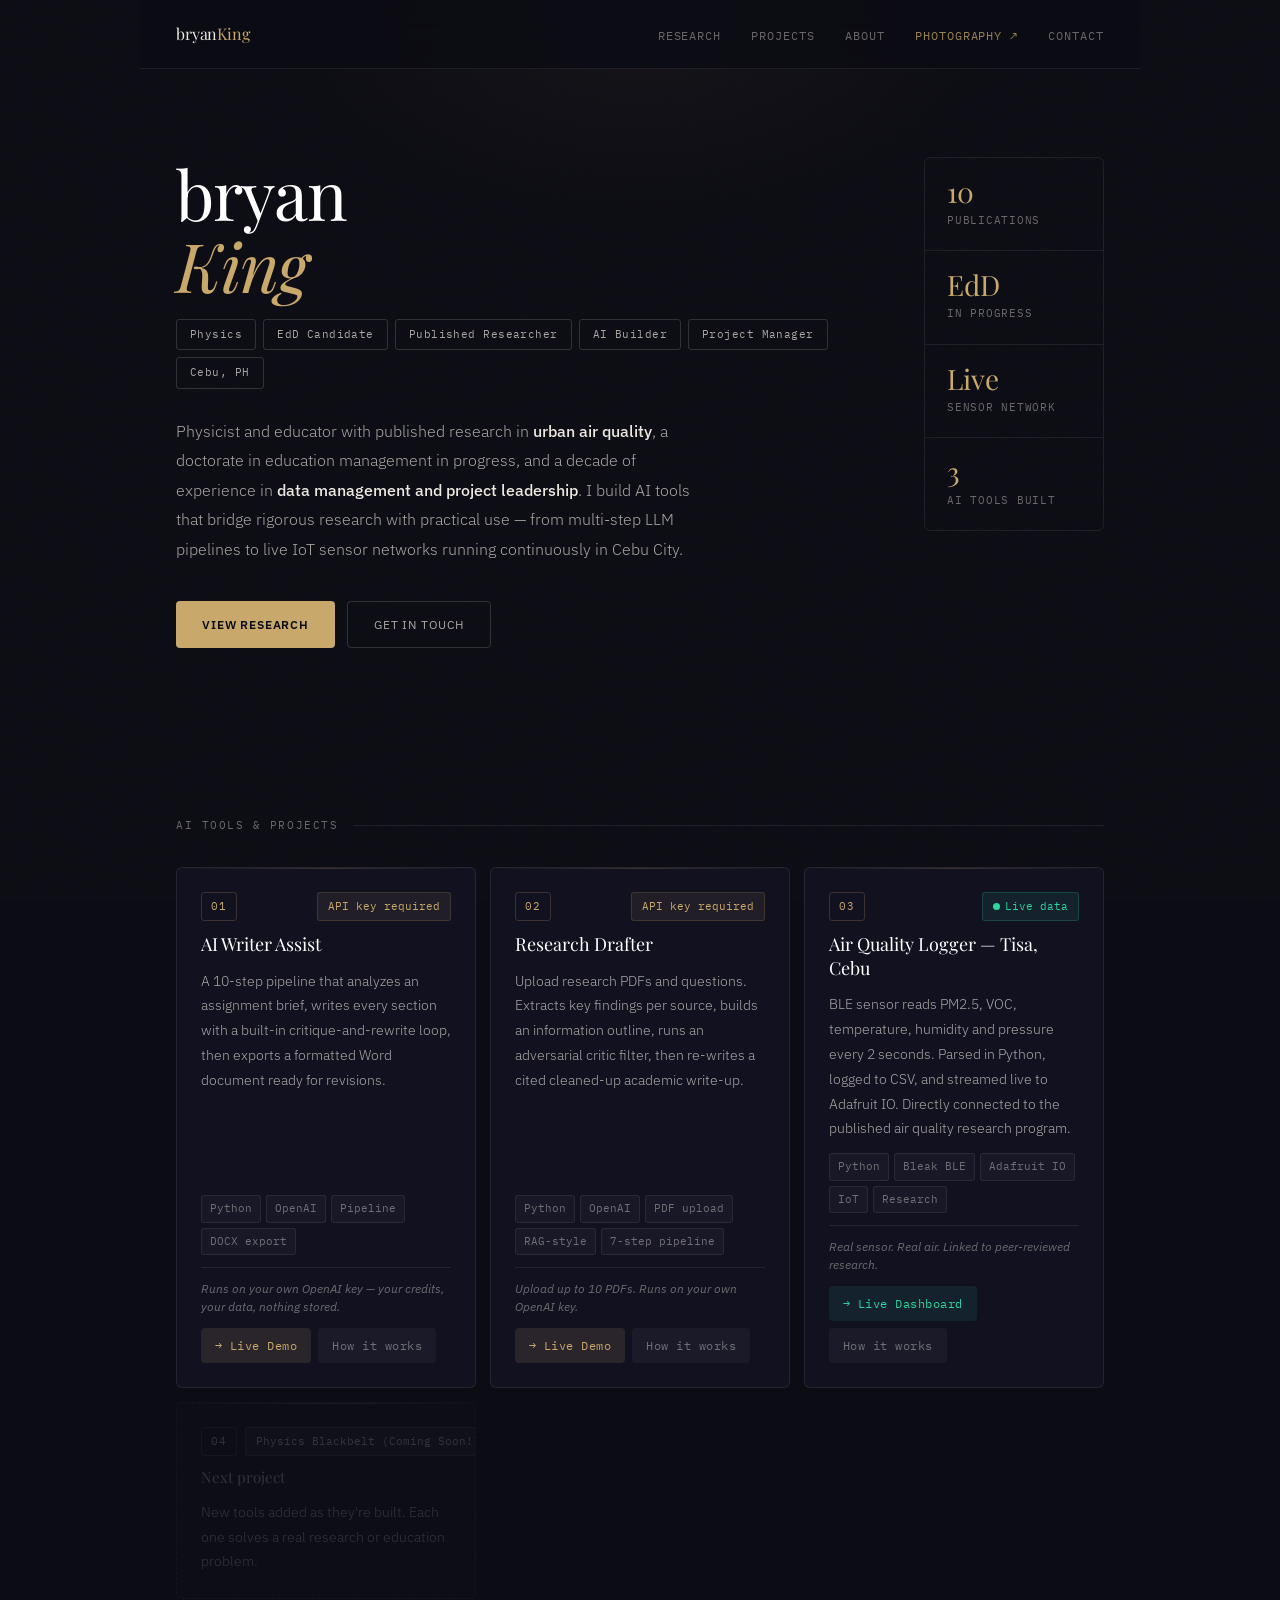
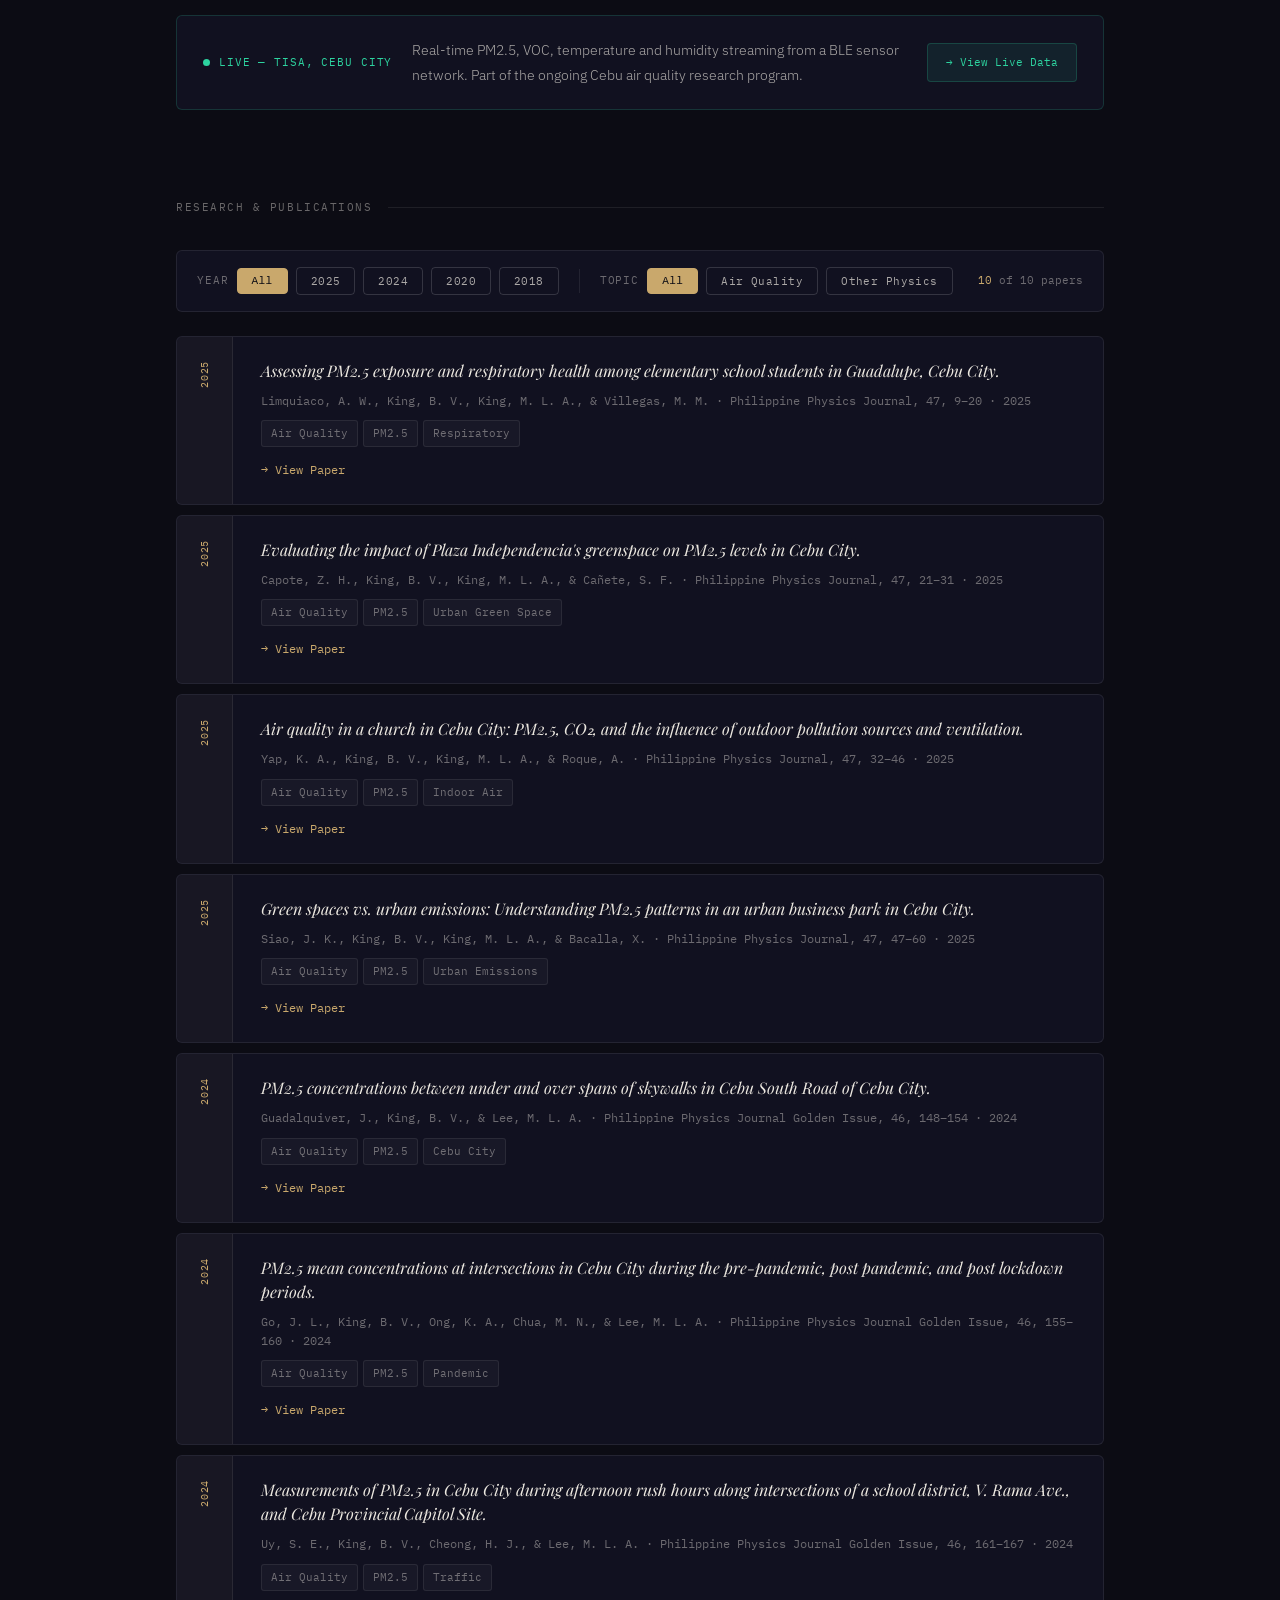
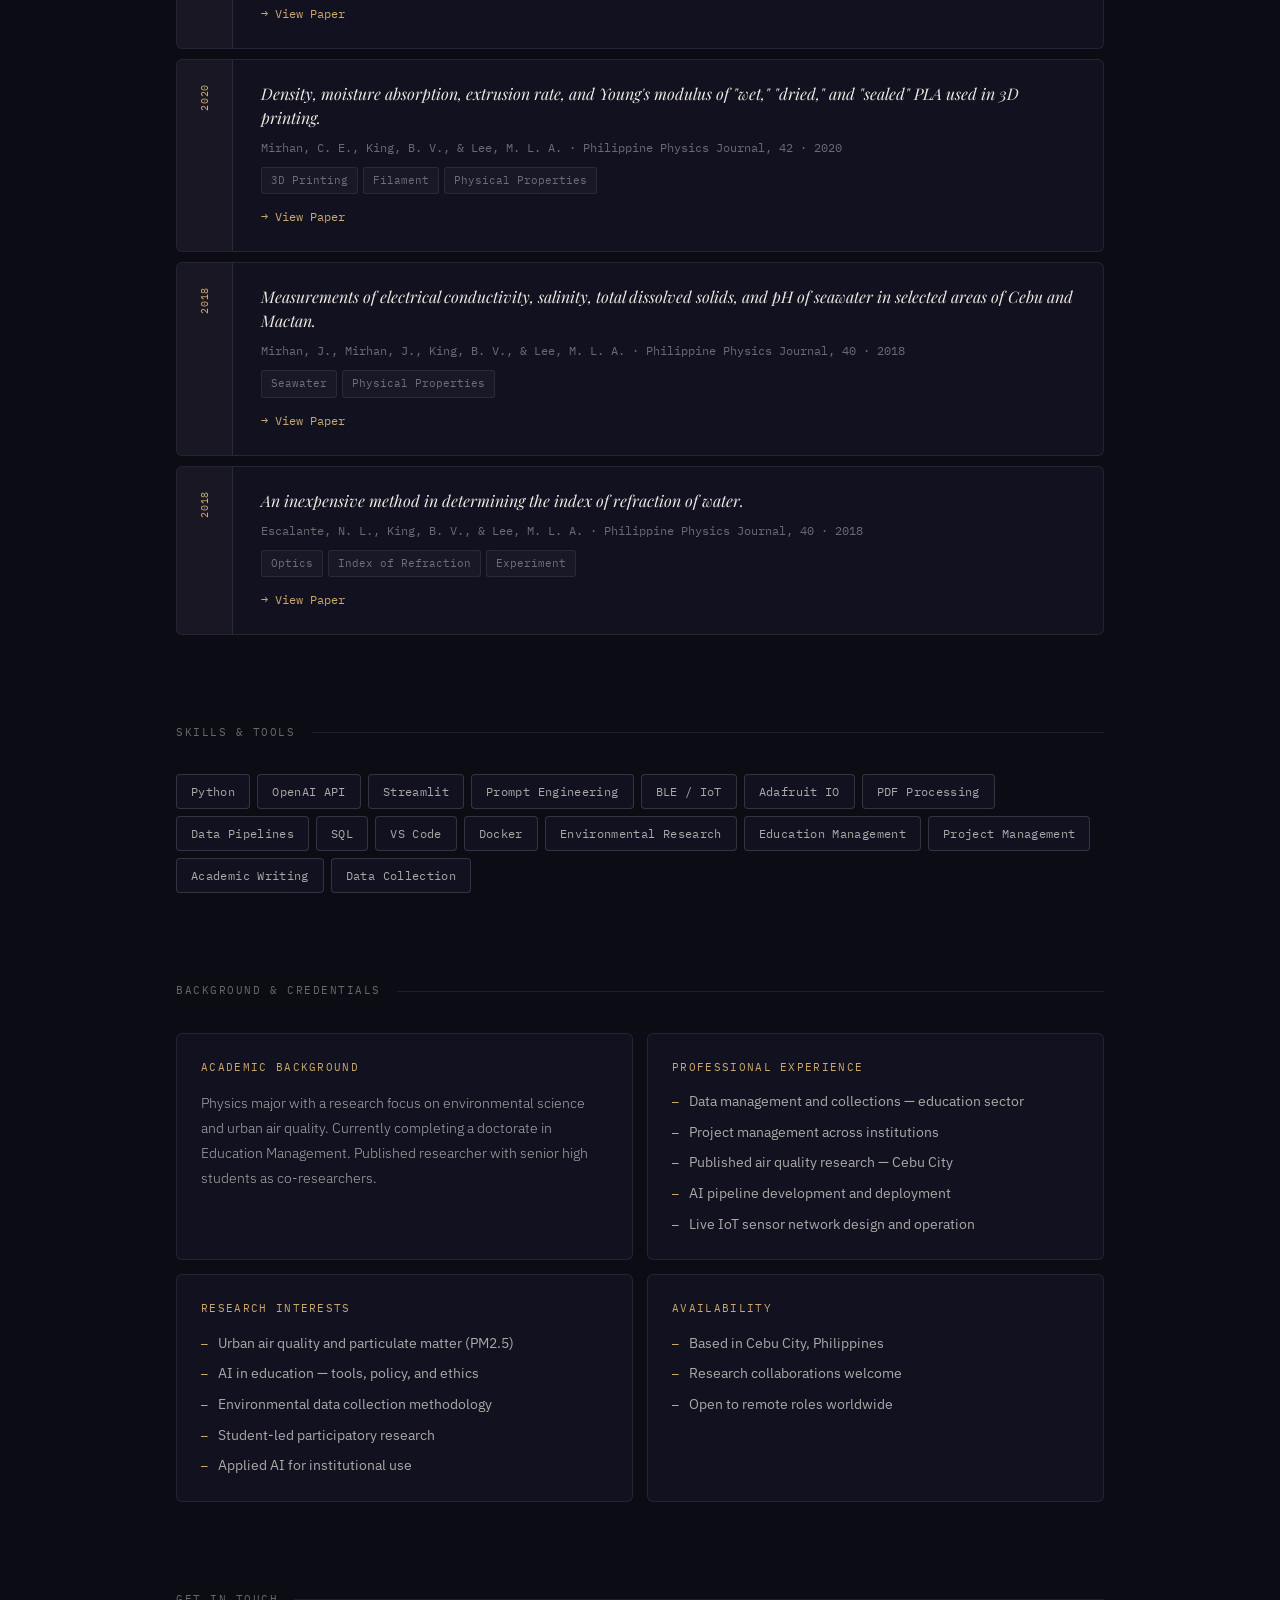
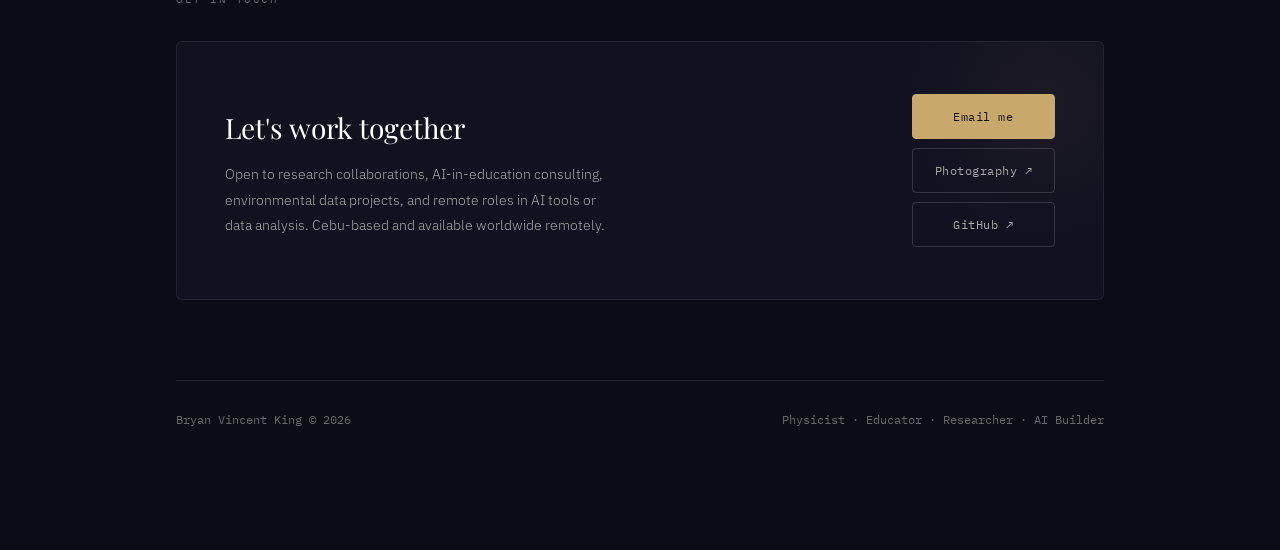
==== commit ec293cb4: "Update index.html" ====
--- a/index.html
+++ b/index.html
@@ -184,9 +184,10 @@
       <div class="filter-group">
         <span class="filter-label">Year</span>
         <button class="filter-btn active" data-filter="all">All</button>
+        <button class="filter-btn" data-filter="2025">2025</button>
         <button class="filter-btn" data-filter="2024">2024</button>
-        <button class="filter-btn" data-filter="2023">2023</button>
-        <button class="filter-btn" data-filter="2022">2022</button>
+        <button class="filter-btn" data-filter="2020">2020</button>
+        <button class="filter-btn" data-filter="2018">2018</button>        
       </div>
       <div class="filter-sep"></div>
       <div class="filter-group">
--- a/style.css
+++ b/style.css
@@ -0,0 +1,802 @@
+/* === RESET & TOKENS === */
+*, *::before, *::after { box-sizing: border-box; margin: 0; padding: 0; }
+
+:root {
+  --bg:      #0c0c14;
+  --bg2:     #111120;
+  --bg3:     #18182a;
+  --bg-nav:  rgba(12,12,20,0.88);
+
+  --border:  rgba(255,255,255,0.08);
+  --border2: rgba(255,255,255,0.15);
+
+  /* Text hierarchy — not opacity soup, actual readable values */
+  --text:    #ece8e0;
+  --text2:   rgba(236,232,224,0.70);
+  --text3:   rgba(236,232,224,0.42);
+
+  --gold:      #c9a86c;
+  --gold2:     #e2c07a;
+  --gold-dim:  rgba(201,168,108,0.09);
+  --teal:      #2dd4a0;
+  --teal-dim:  rgba(45,212,160,0.09);
+
+  --serif: 'Playfair Display', Georgia, serif;
+  --sans:  'IBM Plex Sans', sans-serif;
+  --mono:  'IBM Plex Mono', monospace;
+}
+
+html { scroll-behavior: smooth; }
+
+body {
+  background: var(--bg);
+  color: var(--text);
+  font-family: var(--sans);
+  font-size: 16px;
+  line-height: 1.75;
+  -webkit-font-smoothing: antialiased;
+  overflow-x: hidden;
+}
+
+/* Noise texture */
+body::after {
+  content: '';
+  position: fixed;
+  inset: 0;
+  z-index: 0;
+  pointer-events: none;
+  background-image: url("data:image/svg+xml,%3Csvg viewBox='0 0 200 200' xmlns='http://www.w3.org/2000/svg'%3E%3Cfilter id='n'%3E%3CfeTurbulence type='fractalNoise' baseFrequency='0.85' numOctaves='4' stitchTiles='stitch'/%3E%3C/filter%3E%3Crect width='100%25' height='100%25' filter='url(%23n)'/%3E%3C/svg%3E");
+  background-size: 180px;
+  opacity: 0.025;
+}
+
+/* Top ambient glow */
+body::before {
+  content: '';
+  position: fixed;
+  top: -200px;
+  left: 50%;
+  transform: translateX(-50%);
+  width: 800px;
+  height: 440px;
+  border-radius: 50%;
+  pointer-events: none;
+  z-index: 0;
+  background: radial-gradient(ellipse, rgba(201,168,108,0.05) 0%, transparent 68%);
+}
+
+.page {
+  position: relative;
+  z-index: 1;
+  max-width: 1000px;
+  margin: 0 auto;
+  padding: 0 36px 120px;
+}
+
+
+/* ============================================================
+   NAV — sticky with blur
+   ============================================================ */
+nav {
+  position: sticky;
+  top: 0;
+  z-index: 200;
+  display: flex;
+  justify-content: space-between;
+  align-items: center;
+  padding: 20px 36px;
+  margin: 0 -36px;
+  border-bottom: 1px solid var(--border);
+  background: var(--bg-nav);
+  backdrop-filter: blur(16px);
+  -webkit-backdrop-filter: blur(16px);
+  opacity: 0;
+  animation: rise 0.6s 0.05s forwards;
+}
+
+.nav-logo {
+  font-family: var(--serif);
+  font-size: 16px;
+  color: var(--text);
+  text-decoration: none;
+  letter-spacing: -0.01em;
+}
+.nav-logo span { color: var(--gold); }
+
+.nav-links {
+  display: flex;
+  gap: 30px;
+  list-style: none;
+}
+.nav-links a {
+  font-size: 12px;
+  letter-spacing: 0.08em;
+  text-transform: uppercase;
+  color: var(--text3);
+  text-decoration: none;
+  transition: color 0.2s;
+  font-family: var(--mono);
+}
+.nav-links a:hover { color: var(--text); }
+.nav-links a.nav-photo {
+  color: var(--gold);
+  opacity: 0.75;
+}
+.nav-links a.nav-photo:hover { opacity: 1; }
+
+@media (max-width: 640px) {
+  .nav-links { gap: 18px; }
+  .nav-links a { font-size: 11px; }
+}
+
+
+/* ============================================================
+   HERO
+   ============================================================ */
+.hero {
+  display: grid;
+  grid-template-columns: 1fr 180px;
+  gap: 56px;
+  align-items: start;
+  padding: 88px 0 80px;
+  opacity: 0;
+  animation: rise 0.7s 0.15s forwards;
+}
+@media (max-width: 700px) {
+  .hero { grid-template-columns: 1fr; gap: 36px; padding: 60px 0 52px; }
+}
+
+.hero-name {
+  font-family: var(--serif);
+  font-size: clamp(40px, 6vw, 68px);
+  font-weight: 400;
+  line-height: 1.06;
+  color: #fff;
+  letter-spacing: -0.02em;
+  margin-bottom: 10px;
+}
+.hero-name em { font-style: italic; color: var(--gold); }
+
+.hero-roles {
+  display: flex;
+  flex-wrap: wrap;
+  gap: 7px;
+  margin: 18px 0 28px;
+}
+.hero-role {
+  font-size: 11px;
+  padding: 5px 13px;
+  border-radius: 3px;
+  border: 1px solid var(--border2);
+  color: var(--text2);
+  font-family: var(--mono);
+  letter-spacing: 0.04em;
+}
+
+.hero-bio {
+  font-size: 16px;
+  line-height: 1.85;
+  color: var(--text2);
+  max-width: 540px;
+  margin-bottom: 36px;
+  font-weight: 300;
+}
+.hero-bio strong { color: var(--text); font-weight: 500; }
+
+.hero-ctas { display: flex; gap: 12px; flex-wrap: wrap; }
+
+.cta-primary {
+  display: inline-flex;
+  align-items: center;
+  gap: 8px;
+  background: var(--gold);
+  color: #0c0c14;
+  padding: 12px 26px;
+  border-radius: 4px;
+  font-size: 12px;
+  font-weight: 600;
+  text-decoration: none;
+  letter-spacing: 0.07em;
+  text-transform: uppercase;
+  transition: background 0.2s, transform 0.15s;
+  font-family: var(--sans);
+}
+.cta-primary:hover { background: var(--gold2); transform: translateY(-1px); }
+
+.cta-ghost {
+  display: inline-flex;
+  align-items: center;
+  gap: 8px;
+  background: transparent;
+  color: var(--text2);
+  padding: 12px 26px;
+  border-radius: 4px;
+  font-size: 12px;
+  font-weight: 400;
+  text-decoration: none;
+  border: 1px solid var(--border2);
+  letter-spacing: 0.07em;
+  text-transform: uppercase;
+  transition: background 0.2s, color 0.2s;
+  font-family: var(--sans);
+}
+.cta-ghost:hover { background: var(--bg3); color: var(--text); }
+
+
+/* ============================================================
+   STAT BLOCK
+   ============================================================ */
+.hero-stats {
+  display: flex;
+  flex-direction: column;
+  border: 1px solid var(--border);
+  border-radius: 6px;
+  overflow: hidden;
+}
+.stat {
+  padding: 20px 22px;
+  border-bottom: 1px solid var(--border);
+}
+.stat:last-child { border-bottom: none; }
+.stat-num {
+  font-family: var(--serif);
+  font-size: 28px;
+  font-weight: 400;
+  color: var(--gold);
+  line-height: 1;
+  margin-bottom: 5px;
+}
+.stat-label {
+  font-size: 11px;
+  color: var(--text3);
+  letter-spacing: 0.07em;
+  text-transform: uppercase;
+  font-family: var(--mono);
+}
+
+
+/* ============================================================
+   SECTION WRAPPER
+   ============================================================ */
+.section {
+  margin-top: 88px;
+  opacity: 0;
+  animation: rise 0.7s forwards;
+}
+.section:nth-child(3) { animation-delay: 0.25s; }
+.section:nth-child(4) { animation-delay: 0.33s; }
+.section:nth-child(5) { animation-delay: 0.41s; }
+.section:nth-child(6) { animation-delay: 0.49s; }
+.section:nth-child(7) { animation-delay: 0.57s; }
+.section:nth-child(8) { animation-delay: 0.65s; }
+
+.section-divider {
+  display: flex;
+  align-items: center;
+  gap: 16px;
+  margin-bottom: 32px;
+}
+.divider-label {
+  font-size: 11px;
+  letter-spacing: 0.14em;
+  text-transform: uppercase;
+  color: var(--text3);
+  font-family: var(--mono);
+  white-space: nowrap;
+}
+.divider-line { flex: 1; height: 1px; background: var(--border); }
+
+
+/* ============================================================
+   PAPER FILTERS
+   ============================================================ */
+.paper-filters {
+  display: flex;
+  flex-wrap: wrap;
+  align-items: center;
+  gap: 20px;
+  margin-bottom: 24px;
+  padding: 16px 20px;
+  background: var(--bg2);
+  border: 1px solid var(--border);
+  border-radius: 6px;
+}
+
+.filter-group {
+  display: flex;
+  align-items: center;
+  gap: 8px;
+  flex-wrap: wrap;
+}
+
+.filter-sep {
+  width: 1px;
+  height: 24px;
+  background: var(--border);
+  flex-shrink: 0;
+}
+
+.filter-label {
+  font-size: 11px;
+  letter-spacing: 0.08em;
+  text-transform: uppercase;
+  color: var(--text3);
+  font-family: var(--mono);
+  white-space: nowrap;
+}
+
+.filter-btn {
+  font-size: 11px;
+  padding: 6px 14px;
+  border-radius: 4px;
+  border: 1px solid var(--border2);
+  background: transparent;
+  color: var(--text2);
+  cursor: pointer;
+  transition: all 0.18s;
+  font-family: var(--mono);
+  letter-spacing: 0.04em;
+}
+.filter-btn:hover { border-color: var(--gold); color: var(--gold); }
+.filter-btn.active {
+  background: var(--gold);
+  color: #0c0c14;
+  border-color: var(--gold);
+  font-weight: 500;
+}
+
+.paper-count {
+  margin-left: auto;
+  font-size: 11px;
+  color: var(--text3);
+  font-family: var(--mono);
+  white-space: nowrap;
+  flex-shrink: 0;
+}
+.paper-count span { color: var(--gold); }
+
+
+/* ============================================================
+   PAPERS LIST — display:none fixed, .show = display:grid
+   ============================================================ */
+.papers { display: flex; flex-direction: column; gap: 10px; }
+
+/* Base state: hidden. JS adds .show to make visible. */
+.paper {
+  display: none;
+  grid-template-columns: 56px 1fr;
+  border: 1px solid var(--border);
+  border-radius: 6px;
+  overflow: hidden;
+  background: var(--bg2);
+  transition: border-color 0.2s, background 0.2s;
+}
+.paper.show { display: grid; }
+.paper:hover { border-color: rgba(201,168,108,0.32); background: var(--bg3); }
+
+.paper-year {
+  background: rgba(201,168,108,0.04);
+  border-right: 1px solid var(--border);
+  display: flex;
+  align-items: flex-start;
+  justify-content: center;
+  padding-top: 24px;
+}
+.paper-year span {
+  font-family: var(--mono);
+  font-size: 10px;
+  color: var(--gold);
+  letter-spacing: 0.07em;
+  writing-mode: vertical-rl;
+  text-orientation: mixed;
+  transform: rotate(180deg);
+}
+
+.paper-body { padding: 22px 28px; }
+
+.paper-title {
+  font-family: var(--serif);
+  font-size: 16px;
+  font-weight: 400;
+  color: var(--text);
+  margin-bottom: 8px;
+  line-height: 1.5;
+  font-style: italic;
+}
+.paper-meta {
+  font-size: 12px;
+  color: var(--text3);
+  font-family: var(--mono);
+  margin-bottom: 10px;
+  line-height: 1.6;
+}
+.paper-tags { display: flex; flex-wrap: wrap; gap: 5px; }
+.paper-tag {
+  font-size: 11px;
+  padding: 3px 9px;
+  border-radius: 3px;
+  background: rgba(255,255,255,0.03);
+  color: var(--text3);
+  border: 1px solid var(--border);
+  font-family: var(--mono);
+}
+.paper-link {
+  display: inline-flex;
+  align-items: center;
+  gap: 5px;
+  font-size: 12px;
+  color: var(--gold);
+  text-decoration: none;
+  font-family: var(--mono);
+  margin-top: 12px;
+  transition: color 0.2s;
+}
+.paper-link:hover { color: var(--gold2); }
+
+.papers-empty {
+  display: none;
+  padding: 44px;
+  text-align: center;
+  color: var(--text3);
+  font-family: var(--mono);
+  font-size: 13px;
+  border: 1px dashed var(--border);
+  border-radius: 6px;
+}
+.papers-empty.show { display: block; }
+
+
+/* ============================================================
+   LIVE CALLOUT
+   ============================================================ */
+.live-callout {
+  background: var(--bg2);
+  border: 1px solid rgba(45,212,160,0.18);
+  border-radius: 6px;
+  padding: 22px 26px;
+  display: flex;
+  align-items: center;
+  gap: 20px;
+  flex-wrap: wrap;
+  margin-top: 16px;
+}
+.live-dot {
+  width: 7px;
+  height: 7px;
+  border-radius: 50%;
+  background: var(--teal);
+  animation: pulse 2s infinite;
+  flex-shrink: 0;
+}
+@keyframes pulse { 0%,100%{opacity:1} 50%{opacity:0.3} }
+.live-label {
+  font-family: var(--mono);
+  font-size: 11px;
+  color: var(--teal);
+  letter-spacing: 0.08em;
+  text-transform: uppercase;
+  display: flex;
+  align-items: center;
+  gap: 9px;
+  flex-shrink: 0;
+}
+.live-desc {
+  font-size: 14px;
+  color: var(--text2);
+  flex: 1;
+  font-weight: 300;
+  min-width: 200px;
+}
+.live-btn {
+  font-family: var(--mono);
+  font-size: 11px;
+  padding: 9px 18px;
+  border-radius: 4px;
+  background: var(--teal-dim);
+  color: var(--teal);
+  text-decoration: none;
+  border: 1px solid rgba(45,212,160,0.2);
+  white-space: nowrap;
+  transition: background 0.2s;
+  flex-shrink: 0;
+}
+.live-btn:hover { background: rgba(45,212,160,0.17); }
+
+
+/* ============================================================
+   PROJECTS
+   ============================================================ */
+.projects-grid {
+  display: grid;
+  grid-template-columns: repeat(auto-fit, minmax(280px, 1fr));
+  gap: 14px;
+}
+
+.proj-card {
+  background: var(--bg2);
+  border: 1px solid var(--border);
+  border-radius: 6px;
+  padding: 24px;
+  display: flex;
+  flex-direction: column;
+  gap: 12px;
+  transition: border-color 0.22s, transform 0.2s, background 0.2s;
+  position: relative;
+  overflow: hidden;
+}
+.proj-card::before {
+  content: '';
+  position: absolute;
+  top: 0;
+  left: 0;
+  right: 0;
+  height: 1px;
+  background: linear-gradient(90deg, transparent, rgba(201,168,108,0.22), transparent);
+}
+.proj-card:hover {
+  border-color: rgba(201,168,108,0.28);
+  transform: translateY(-2px);
+  background: var(--bg3);
+}
+
+.proj-top {
+  display: flex;
+  align-items: flex-start;
+  justify-content: space-between;
+  gap: 8px;
+}
+.proj-num {
+  font-family: var(--mono);
+  font-size: 11px;
+  color: var(--gold);
+  letter-spacing: 0.08em;
+  padding: 4px 9px;
+  border: 1px solid rgba(201,168,108,0.22);
+  border-radius: 3px;
+  flex-shrink: 0;
+}
+
+.badge {
+  font-size: 11px;
+  padding: 4px 10px;
+  border-radius: 3px;
+  font-weight: 400;
+  white-space: nowrap;
+  font-family: var(--mono);
+}
+.badge-live {
+  background: var(--teal-dim);
+  color: var(--teal);
+  border: 1px solid rgba(45,212,160,0.2);
+  display: flex;
+  align-items: center;
+  gap: 5px;
+}
+.badge-key {
+  background: var(--gold-dim);
+  color: var(--gold);
+  border: 1px solid rgba(201,168,108,0.18);
+}
+.badge-wip {
+  background: rgba(255,255,255,0.03);
+  color: var(--text3);
+  border: 1px solid var(--border);
+}
+
+.proj-title {
+  font-family: var(--serif);
+  font-size: 18px;
+  font-weight: 400;
+  color: #fff;
+  line-height: 1.3;
+}
+.proj-desc {
+  font-size: 14px;
+  color: var(--text2);
+  line-height: 1.78;
+  flex: 1;
+  font-weight: 300;
+}
+.proj-tags { display: flex; flex-wrap: wrap; gap: 5px; }
+.proj-tag {
+  font-size: 11px;
+  padding: 3px 8px;
+  border-radius: 3px;
+  background: rgba(255,255,255,0.03);
+  color: var(--text3);
+  border: 1px solid var(--border);
+  font-family: var(--mono);
+}
+.proj-hr { height: 1px; background: var(--border); }
+.proj-note {
+  font-size: 12px;
+  color: var(--text3);
+  font-style: italic;
+  line-height: 1.5;
+}
+.proj-links { display: flex; gap: 7px; flex-wrap: wrap; }
+.pbtn {
+  font-size: 12px;
+  padding: 7px 14px;
+  border-radius: 4px;
+  cursor: pointer;
+  font-weight: 400;
+  text-decoration: none;
+  border: none;
+  transition: background 0.2s;
+  font-family: var(--mono);
+  letter-spacing: 0.04em;
+}
+.pbtn-gold { background: rgba(201,168,108,0.13); color: var(--gold); }
+.pbtn-gold:hover { background: rgba(201,168,108,0.24); }
+.pbtn-teal { background: var(--teal-dim); color: var(--teal); }
+.pbtn-teal:hover { background: rgba(45,212,160,0.17); }
+.pbtn-muted { background: rgba(255,255,255,0.04); color: var(--text3); }
+.pbtn-muted:hover { background: rgba(255,255,255,0.08); color: var(--text2); }
+
+
+/* ============================================================
+   SKILLS
+   ============================================================ */
+.skills-wrap { display: flex; flex-wrap: wrap; gap: 7px; }
+.skill {
+  font-size: 12px;
+  padding: 6px 14px;
+  border-radius: 4px;
+  border: 1px solid var(--border2);
+  color: var(--text2);
+  background: var(--bg2);
+  transition: border-color 0.2s, color 0.2s;
+  font-family: var(--mono);
+  letter-spacing: 0.03em;
+}
+.skill:hover { border-color: rgba(201,168,108,0.38); color: var(--gold); }
+
+
+/* ============================================================
+   CREDENTIALS
+   ============================================================ */
+.cred-grid {
+  display: grid;
+  grid-template-columns: 1fr 1fr;
+  gap: 14px;
+}
+@media (max-width: 580px) { .cred-grid { grid-template-columns: 1fr; } }
+
+.cred-box {
+  background: var(--bg2);
+  border: 1px solid var(--border);
+  border-radius: 6px;
+  padding: 24px;
+}
+.cred-label {
+  font-size: 11px;
+  letter-spacing: 0.12em;
+  text-transform: uppercase;
+  color: var(--gold);
+  margin-bottom: 14px;
+  font-family: var(--mono);
+}
+.cred-box p {
+  font-size: 14px;
+  color: var(--text2);
+  line-height: 1.8;
+  font-weight: 300;
+}
+.cred-box ul {
+  list-style: none;
+  display: flex;
+  flex-direction: column;
+  gap: 9px;
+}
+.cred-box ul li {
+  font-size: 14px;
+  color: var(--text2);
+  display: flex;
+  align-items: flex-start;
+  gap: 10px;
+  line-height: 1.55;
+}
+.cred-box ul li::before {
+  content: '—';
+  color: var(--gold);
+  font-family: var(--mono);
+  font-size: 11px;
+  flex-shrink: 0;
+  margin-top: 3px;
+}
+
+
+/* ============================================================
+   CONTACT
+   ============================================================ */
+.contact-wrap {
+  background: var(--bg2);
+  border: 1px solid var(--border);
+  border-radius: 6px;
+  padding: 52px 48px;
+  display: grid;
+  grid-template-columns: 1fr auto;
+  gap: 48px;
+  align-items: center;
+  position: relative;
+  overflow: hidden;
+}
+@media (max-width: 620px) {
+  .contact-wrap { grid-template-columns: 1fr; padding: 36px 26px; gap: 28px; }
+}
+.contact-wrap::before {
+  content: '';
+  position: absolute;
+  top: -80px;
+  right: -80px;
+  width: 280px;
+  height: 280px;
+  border-radius: 50%;
+  background: radial-gradient(circle, rgba(201,168,108,0.06) 0%, transparent 70%);
+  pointer-events: none;
+}
+.contact-title {
+  font-family: var(--serif);
+  font-size: 28px;
+  font-weight: 400;
+  color: #fff;
+  margin-bottom: 10px;
+}
+.contact-sub {
+  font-size: 14px;
+  color: var(--text2);
+  font-weight: 300;
+  line-height: 1.8;
+  max-width: 380px;
+}
+.contact-links { display: flex; flex-direction: column; gap: 9px; flex-shrink: 0; }
+.clink {
+  font-size: 12px;
+  padding: 11px 22px;
+  border-radius: 4px;
+  border: 1px solid var(--border2);
+  color: var(--text2);
+  text-decoration: none;
+  background: transparent;
+  transition: all 0.2s;
+  text-align: center;
+  font-family: var(--mono);
+  letter-spacing: 0.04em;
+  white-space: nowrap;
+}
+.clink:hover { background: var(--bg3); color: var(--text); }
+.clink.primary { background: var(--gold); color: #0c0c14; border-color: var(--gold); }
+.clink.primary:hover { background: var(--gold2); }
+
+
+/* ============================================================
+   FOOTER
+   ============================================================ */
+footer {
+  margin-top: 80px;
+  padding-top: 28px;
+  border-top: 1px solid var(--border);
+  display: flex;
+  justify-content: space-between;
+  align-items: center;
+  flex-wrap: wrap;
+  gap: 12px;
+}
+footer p { font-size: 12px; color: var(--text3); font-family: var(--mono); }
+
+
+/* ============================================================
+   ANIMATIONS & RESPONSIVE
+   ============================================================ */
+@keyframes rise {
+  from { opacity: 0; transform: translateY(16px); }
+  to   { opacity: 1; transform: translateY(0); }
+}
+
+@media (max-width: 580px) {
+  .page { padding: 0 20px 80px; }
+  nav { margin: 0 -20px; padding-left: 20px; padding-right: 20px; }
+  .proj-card { padding: 20px; }
+  .paper-body { padding: 18px 20px; }
+}
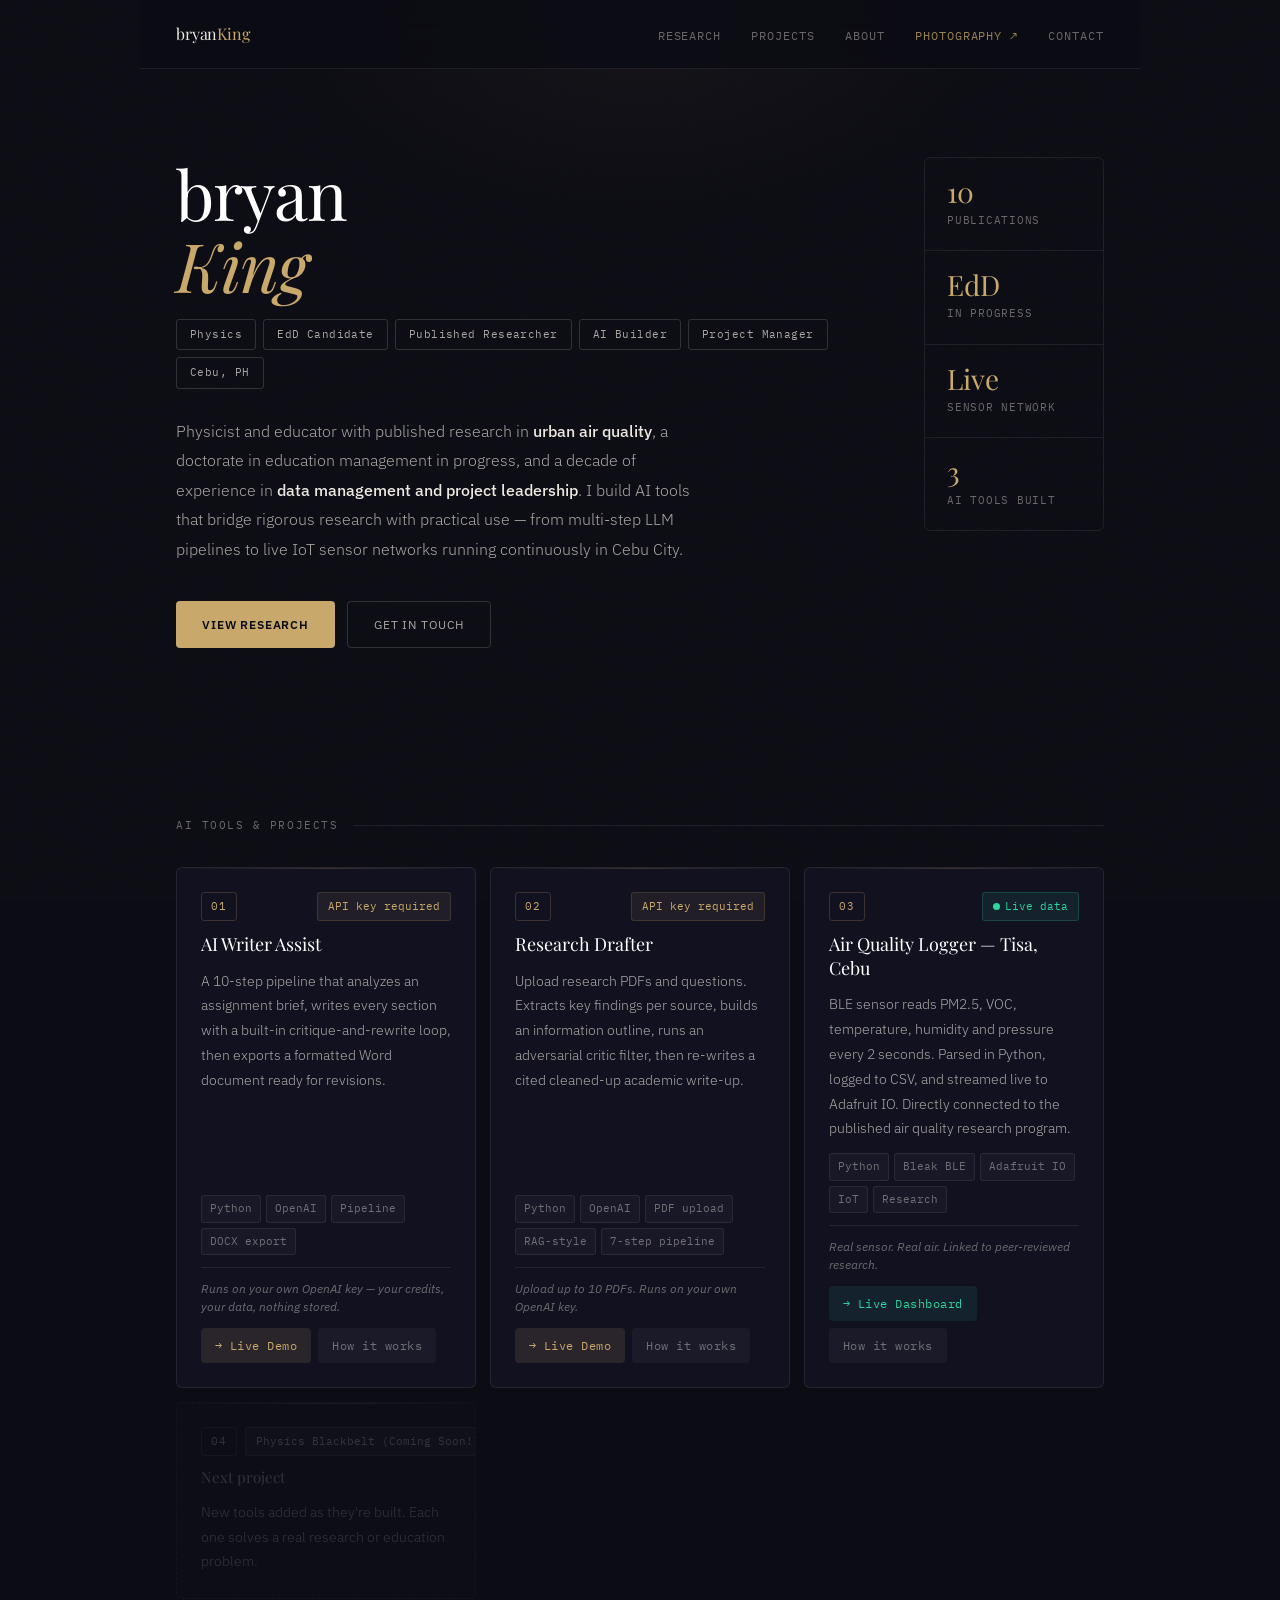
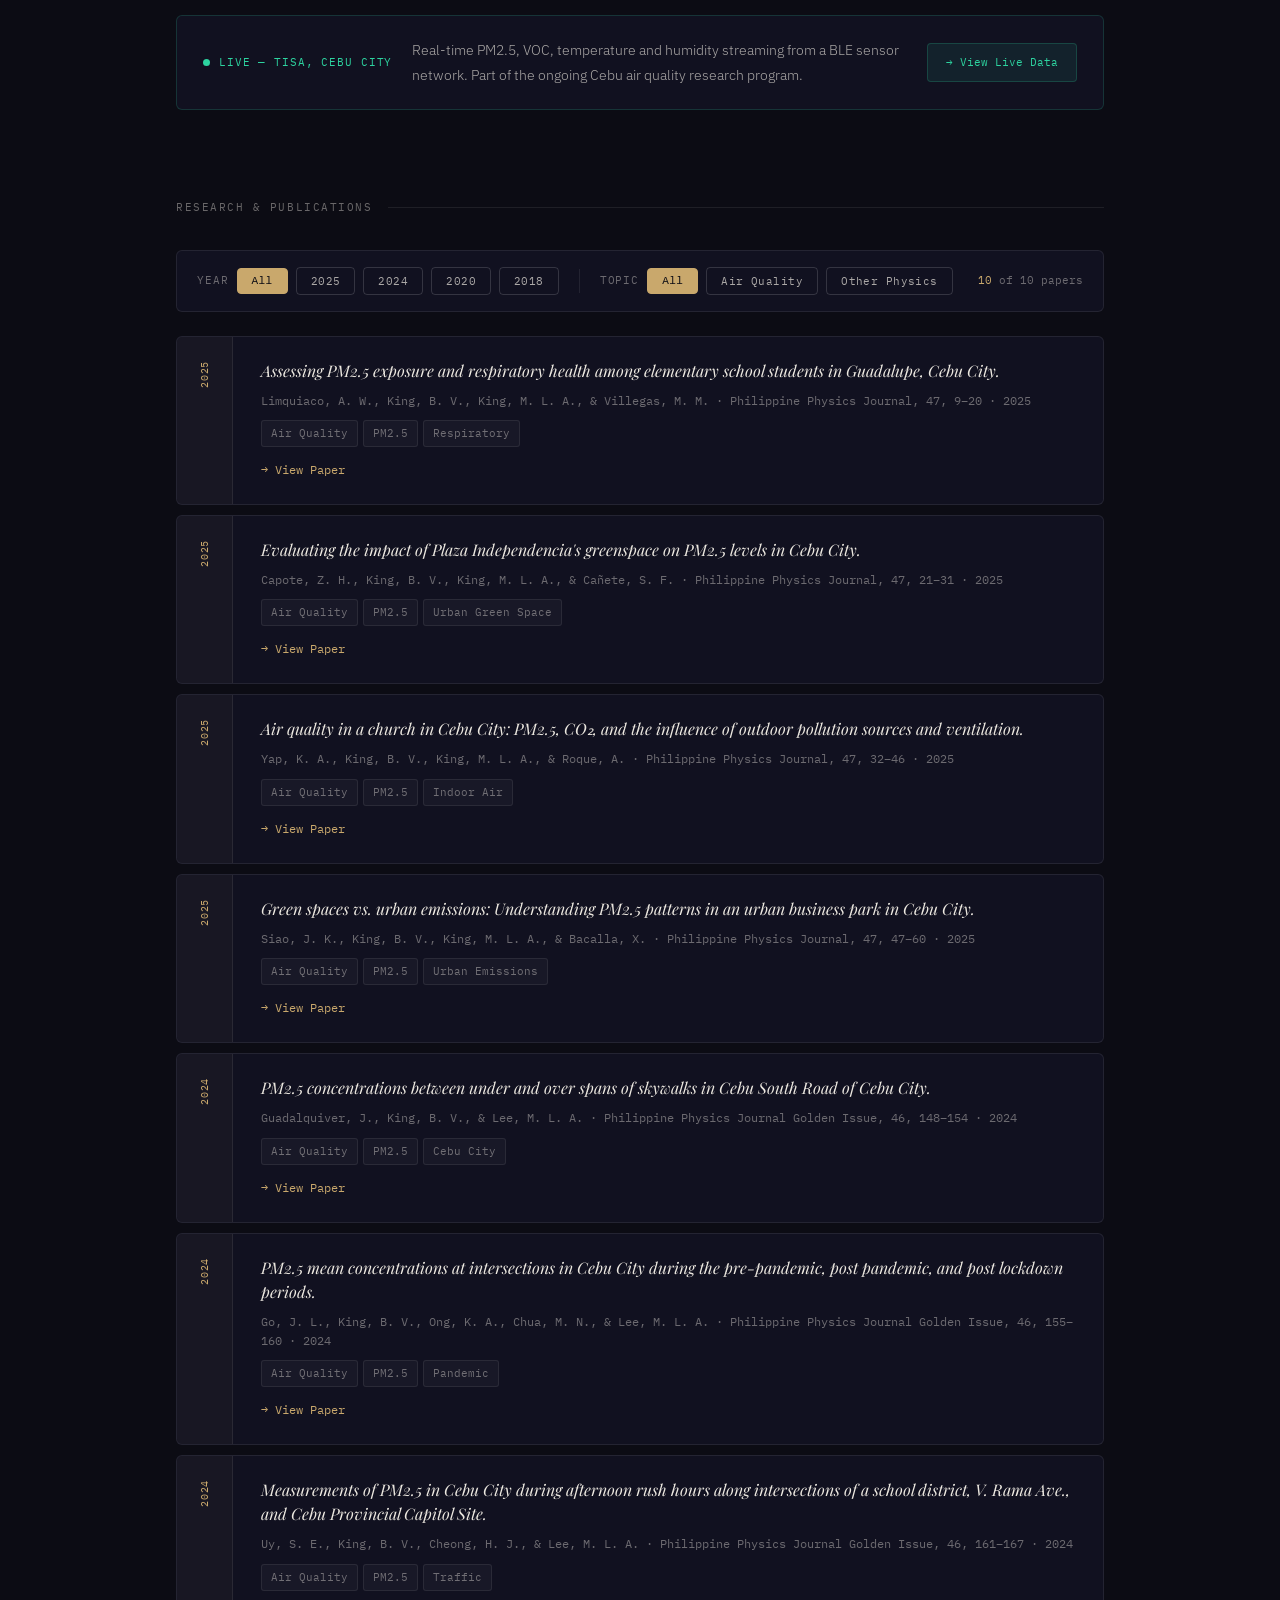
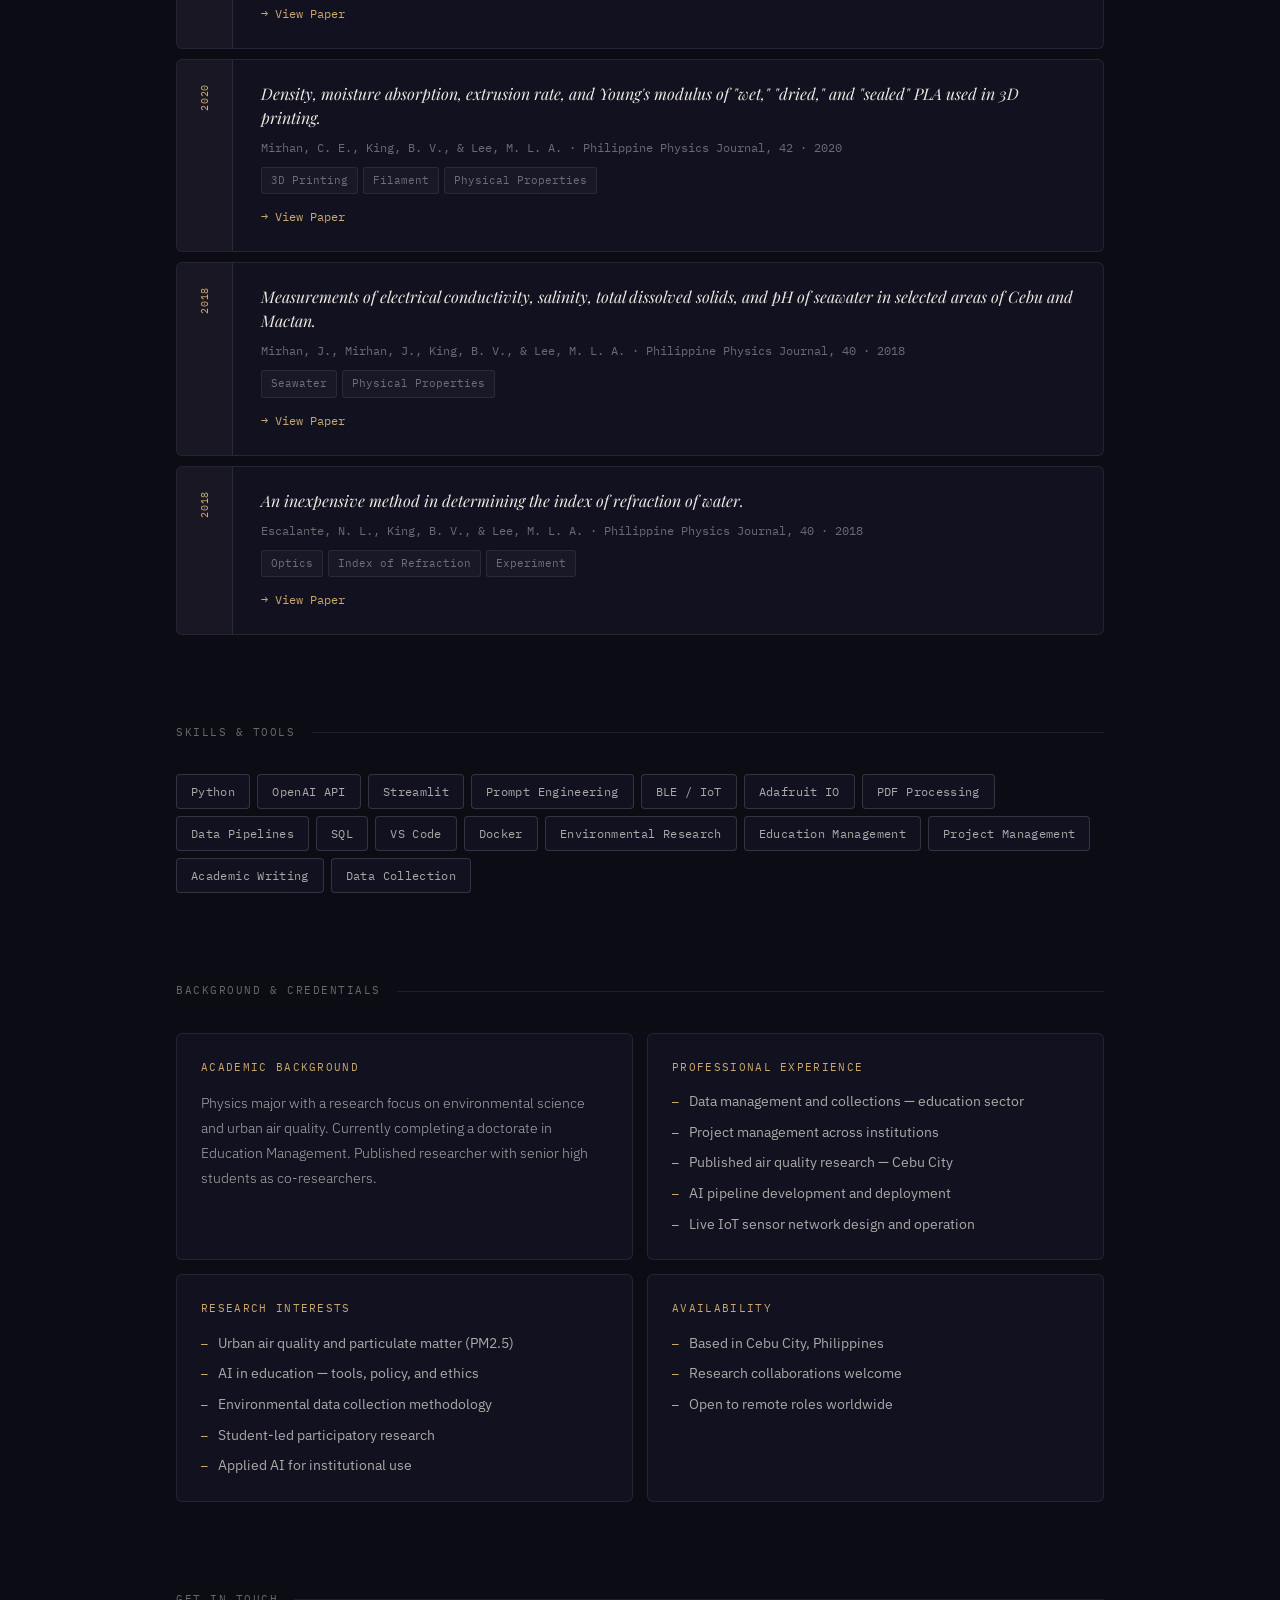
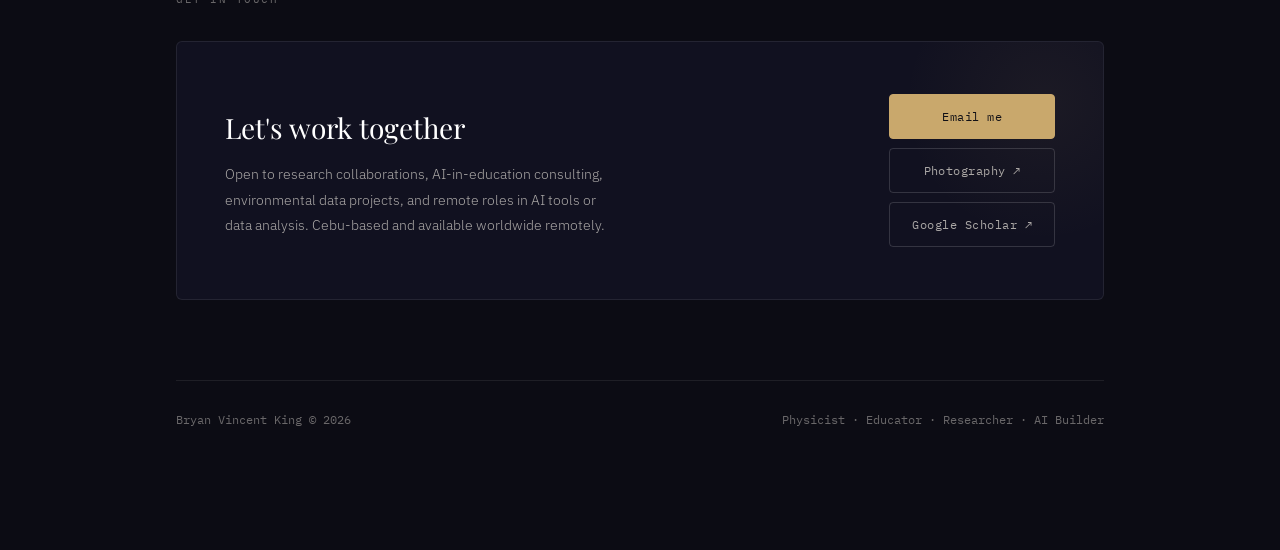
==== commit d5b123d2: "Update index.html" ====
--- a/index.html
+++ b/index.html
@@ -434,7 +434,7 @@
       <div class="contact-links">
         <a class="clink primary" href="mailto:bryvking@gmail.com">Email me</a>
         <a class="clink" href="http://bry.photography" target="_blank">Photography ↗</a>
-        <a class="clink" href="https://github.com/3plestrafe" target="_blank">GitHub ↗</a>
+        <a class="clink" href="https://scholar.google.com/citations?user=YY9UEuoAAAAJ&hl=en" target="_blank">Google Scholar ↗</a>
       </div>
     </div>
   </section>
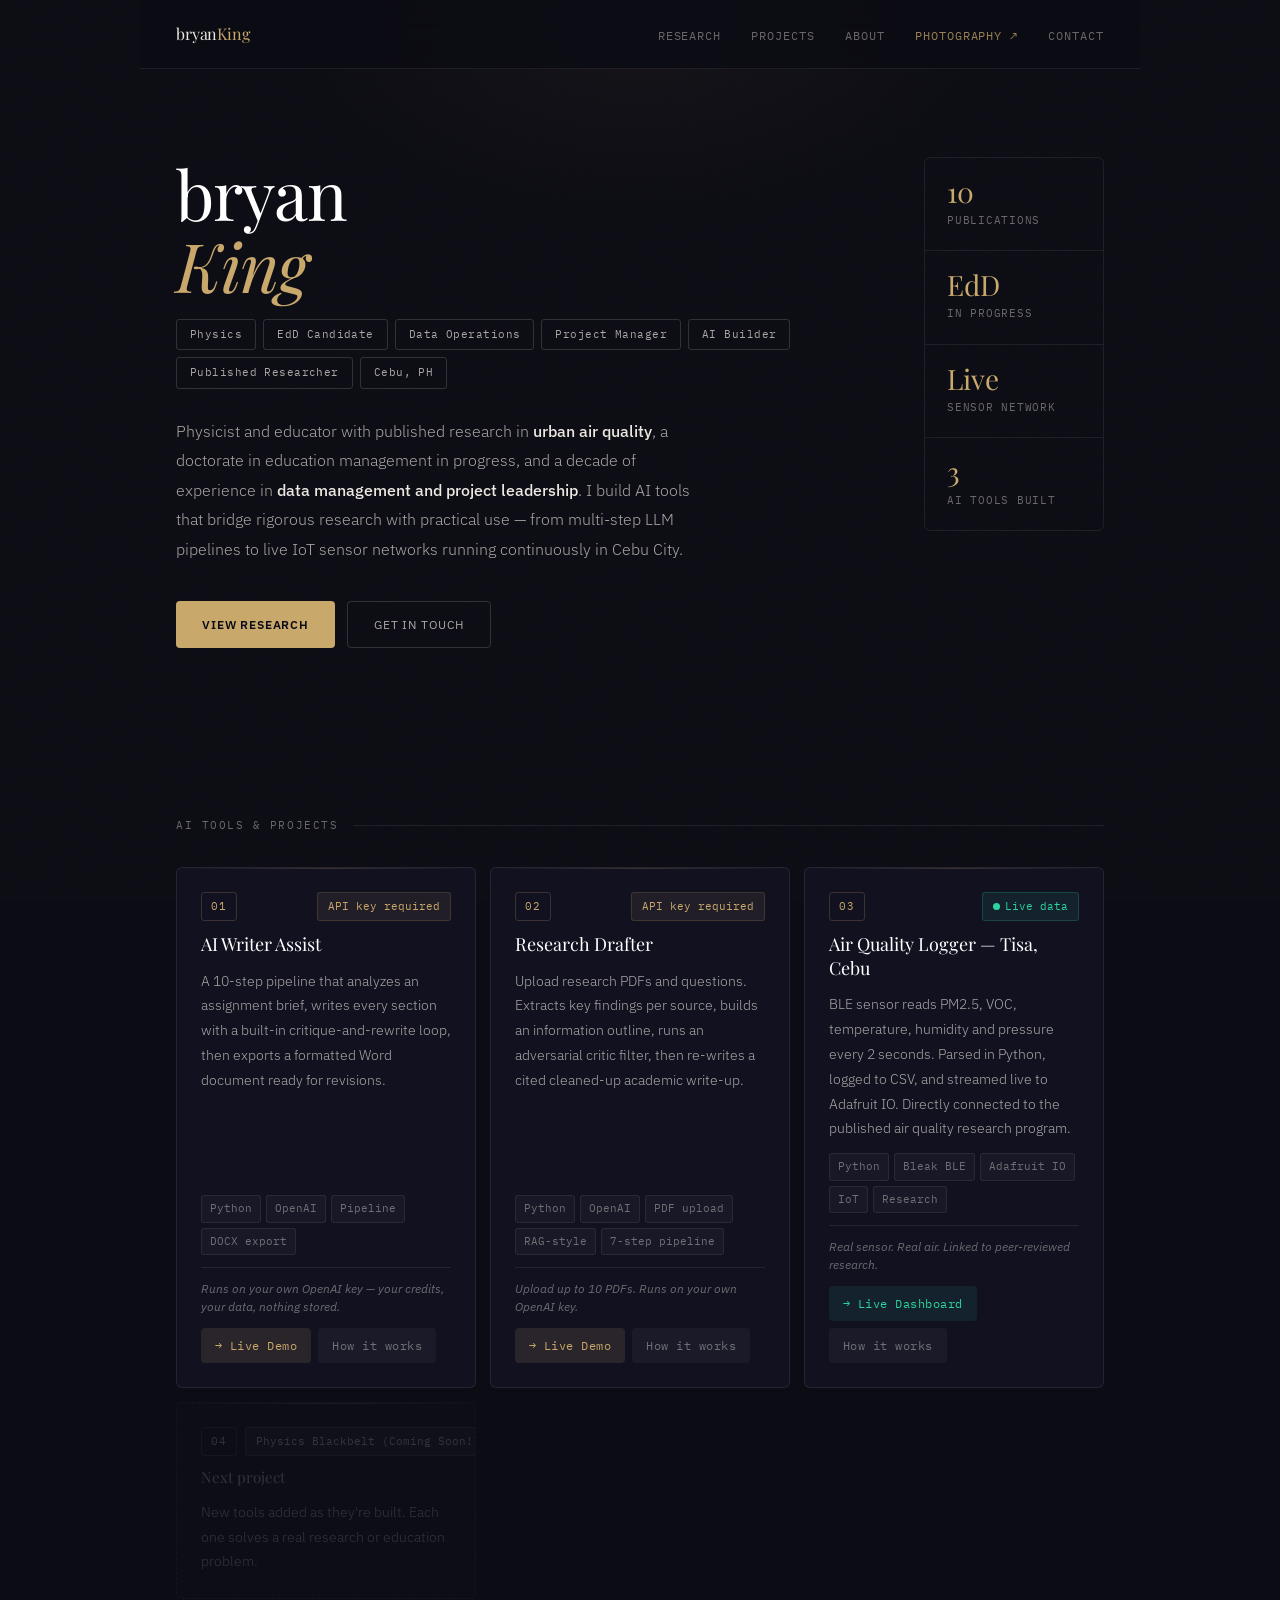
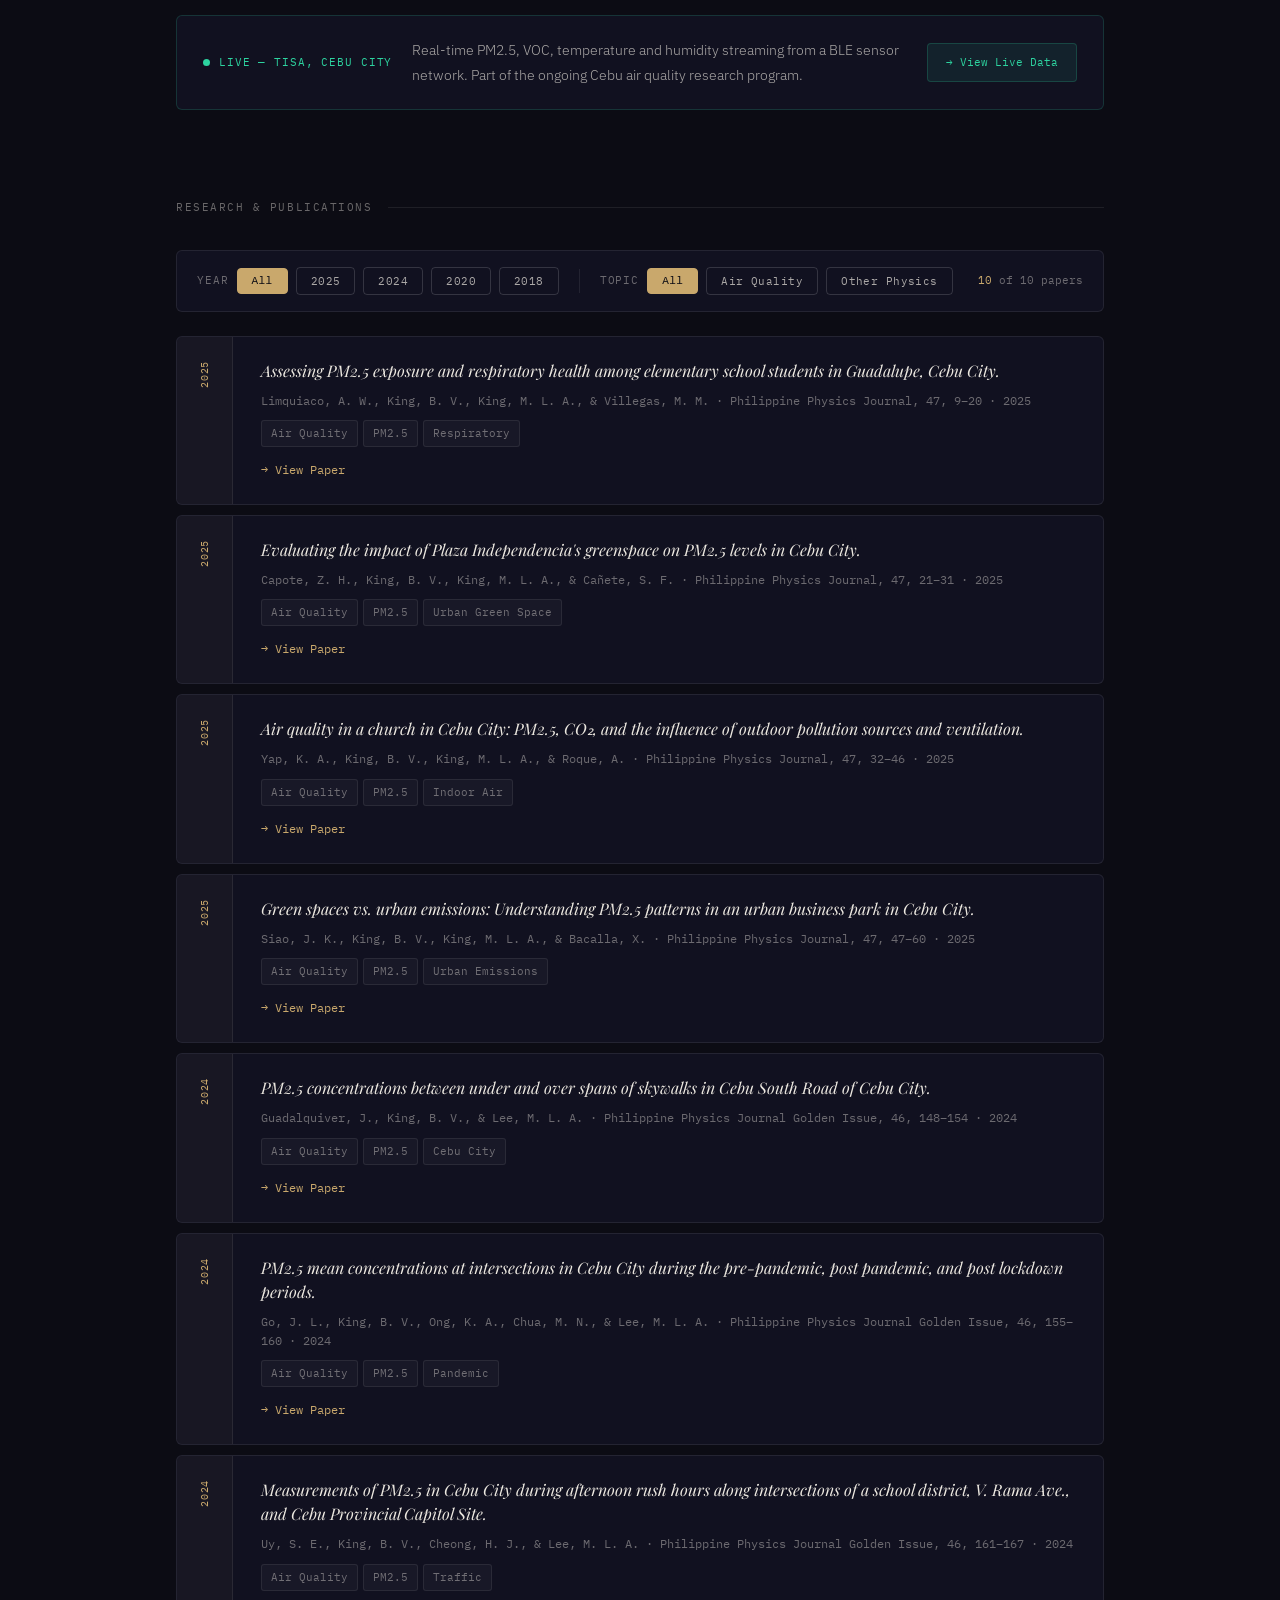
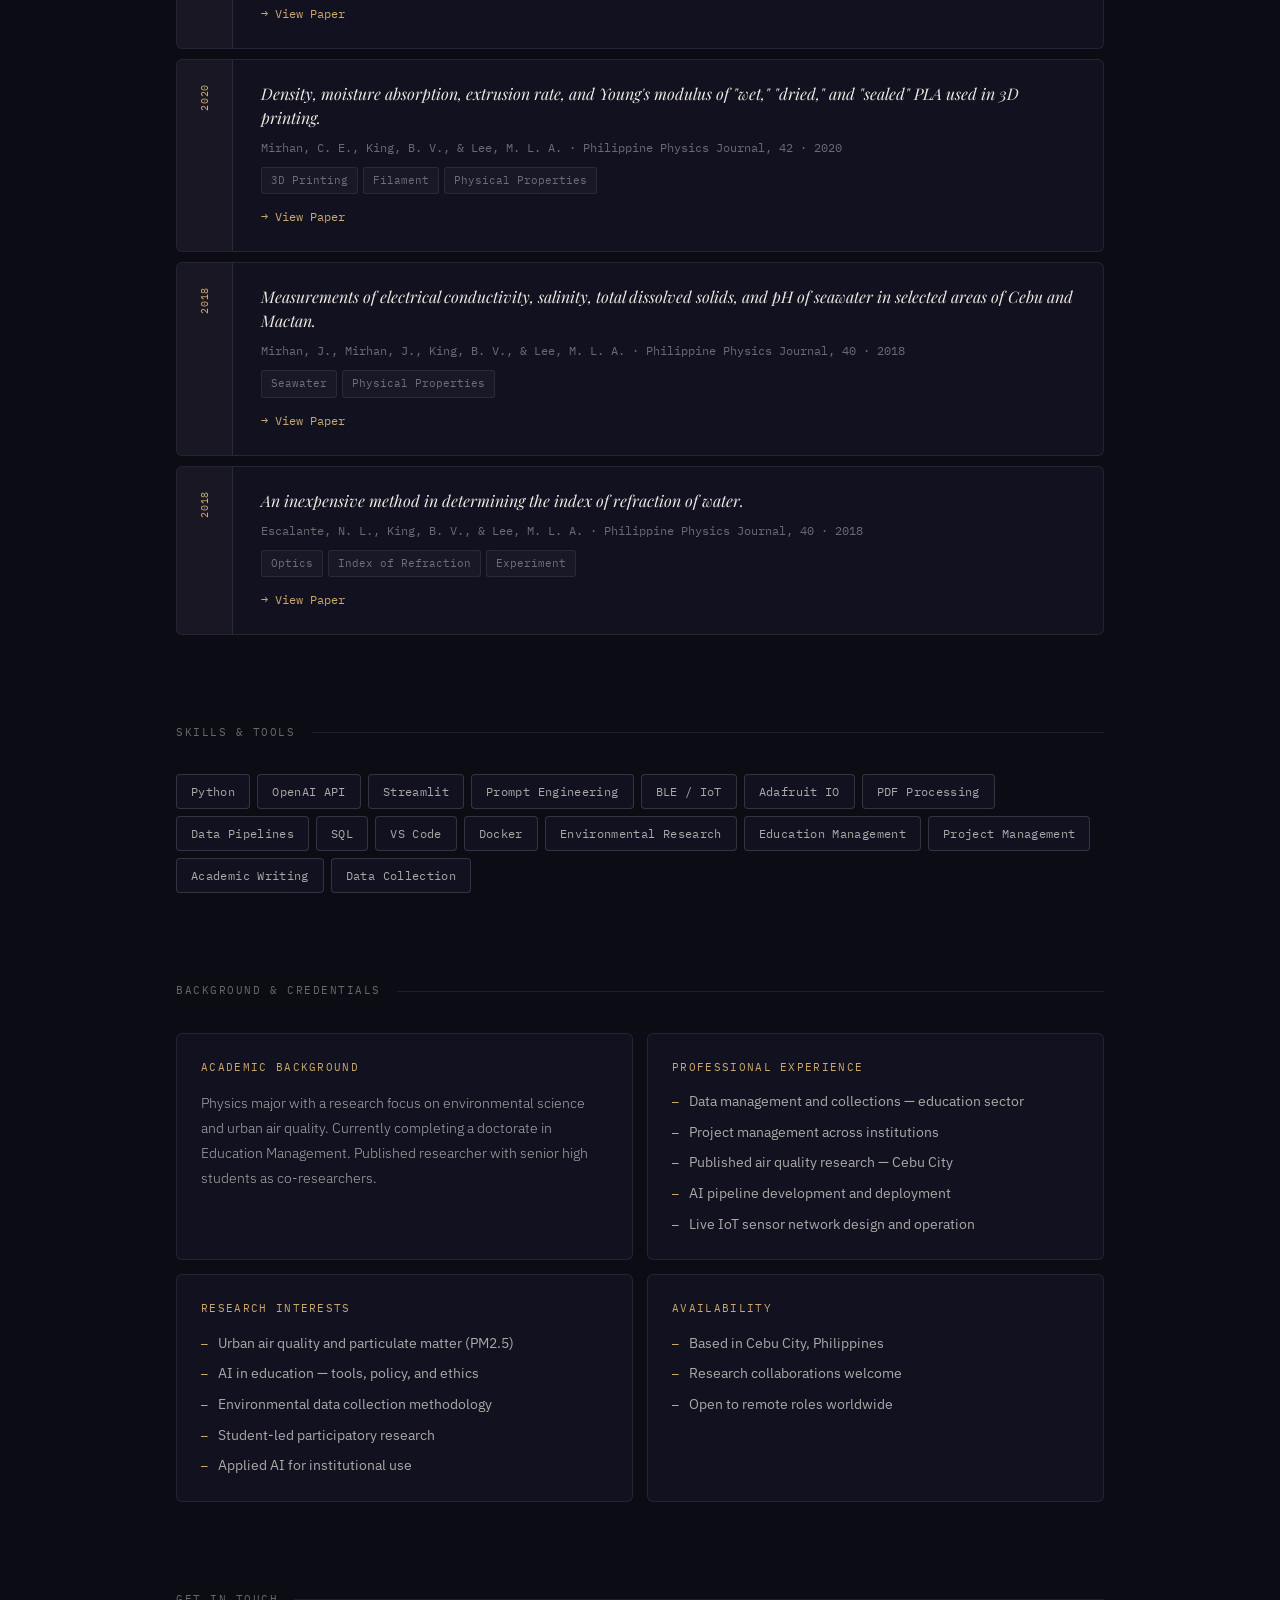
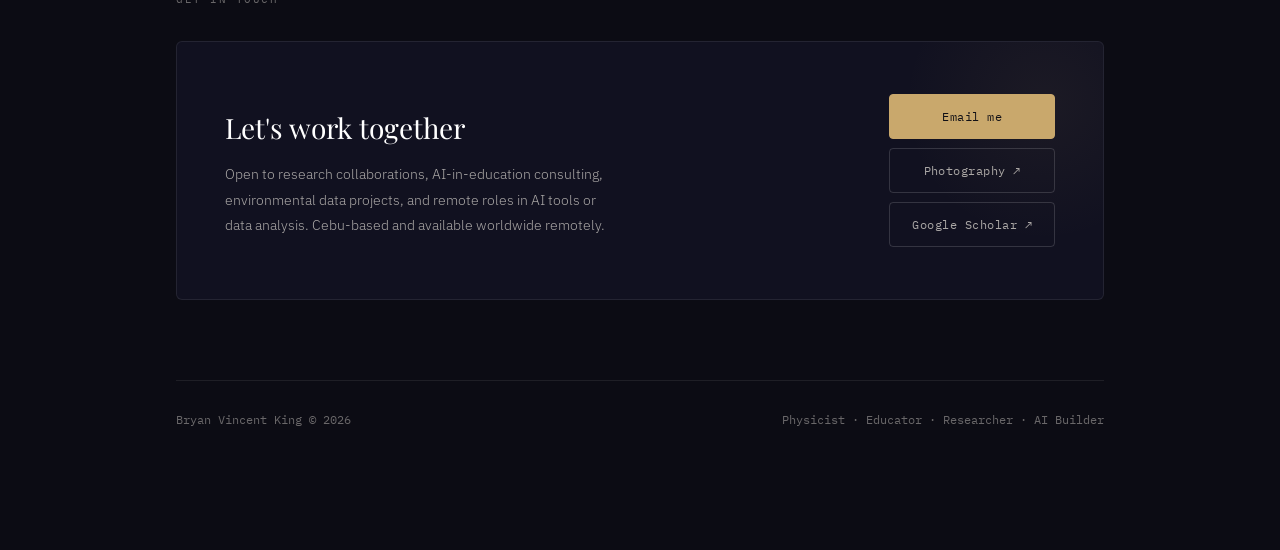
==== commit cac0fd27: "Update index.html" ====
--- a/index.html
+++ b/index.html
@@ -31,9 +31,10 @@
       <div class="hero-roles">
         <span class="hero-role">Physics</span>
         <span class="hero-role">EdD Candidate</span>
+        <span class="hero-role">Data Operations</span>
+        <span class="hero-role">Project Manager</span>
+        <span class="hero-role">AI Builder</span>
         <span class="hero-role">Published Researcher</span>
-        <span class="hero-role">AI Builder</span>
-        <span class="hero-role">Project Manager</span>
         <span class="hero-role">Cebu, PH</span>
       </div>
       <p class="hero-bio">
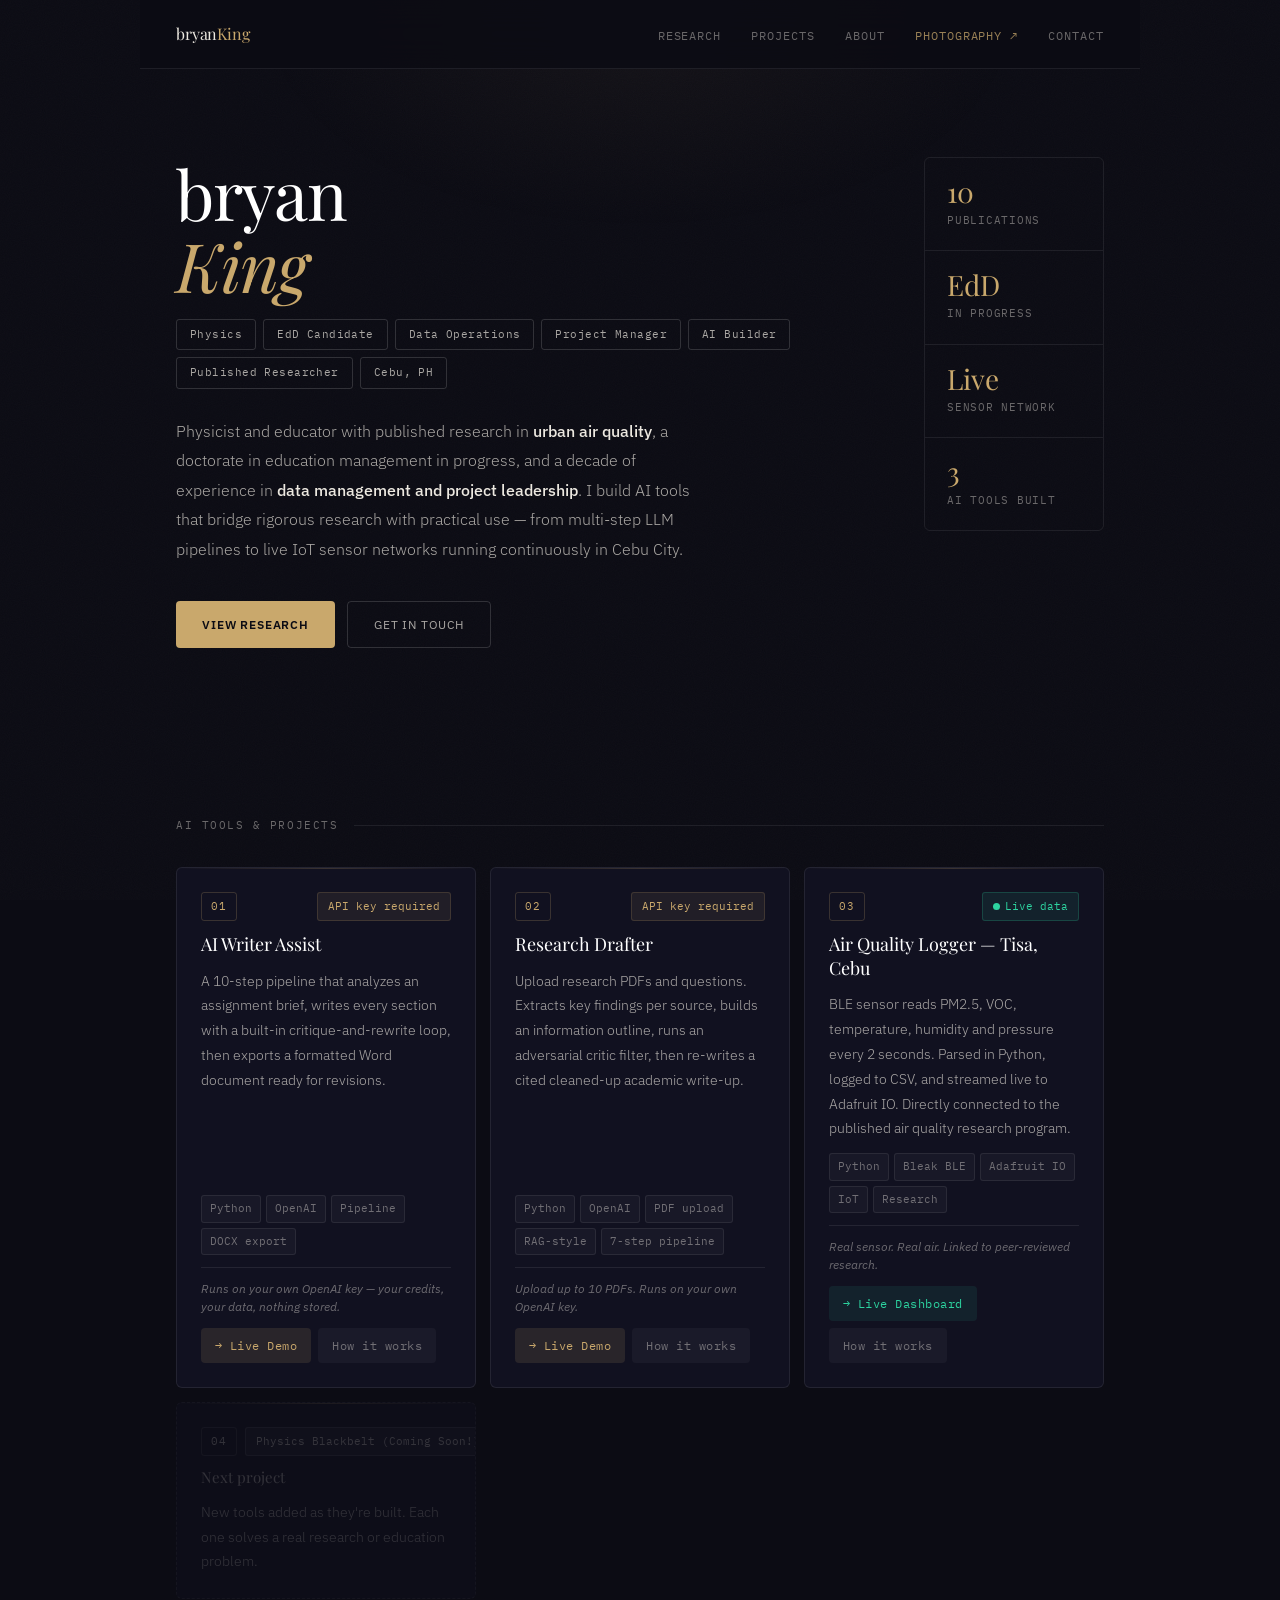
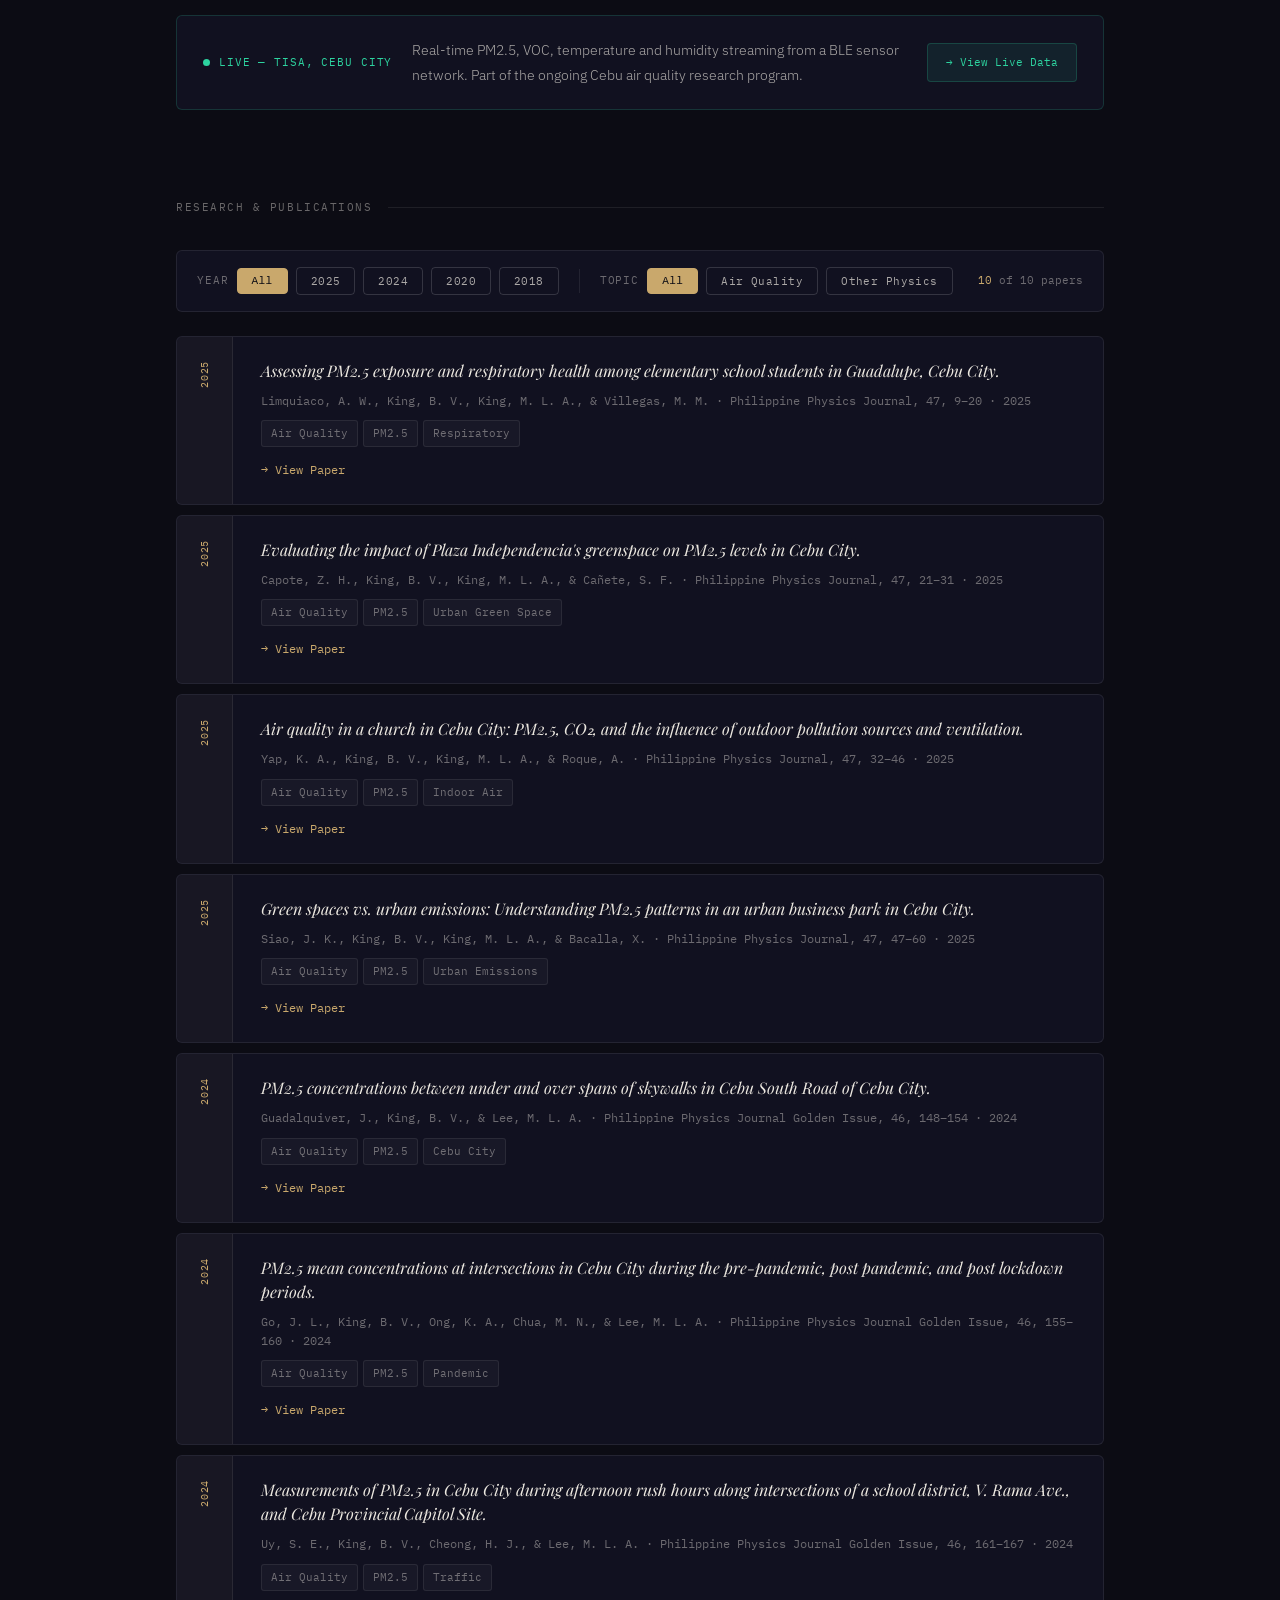
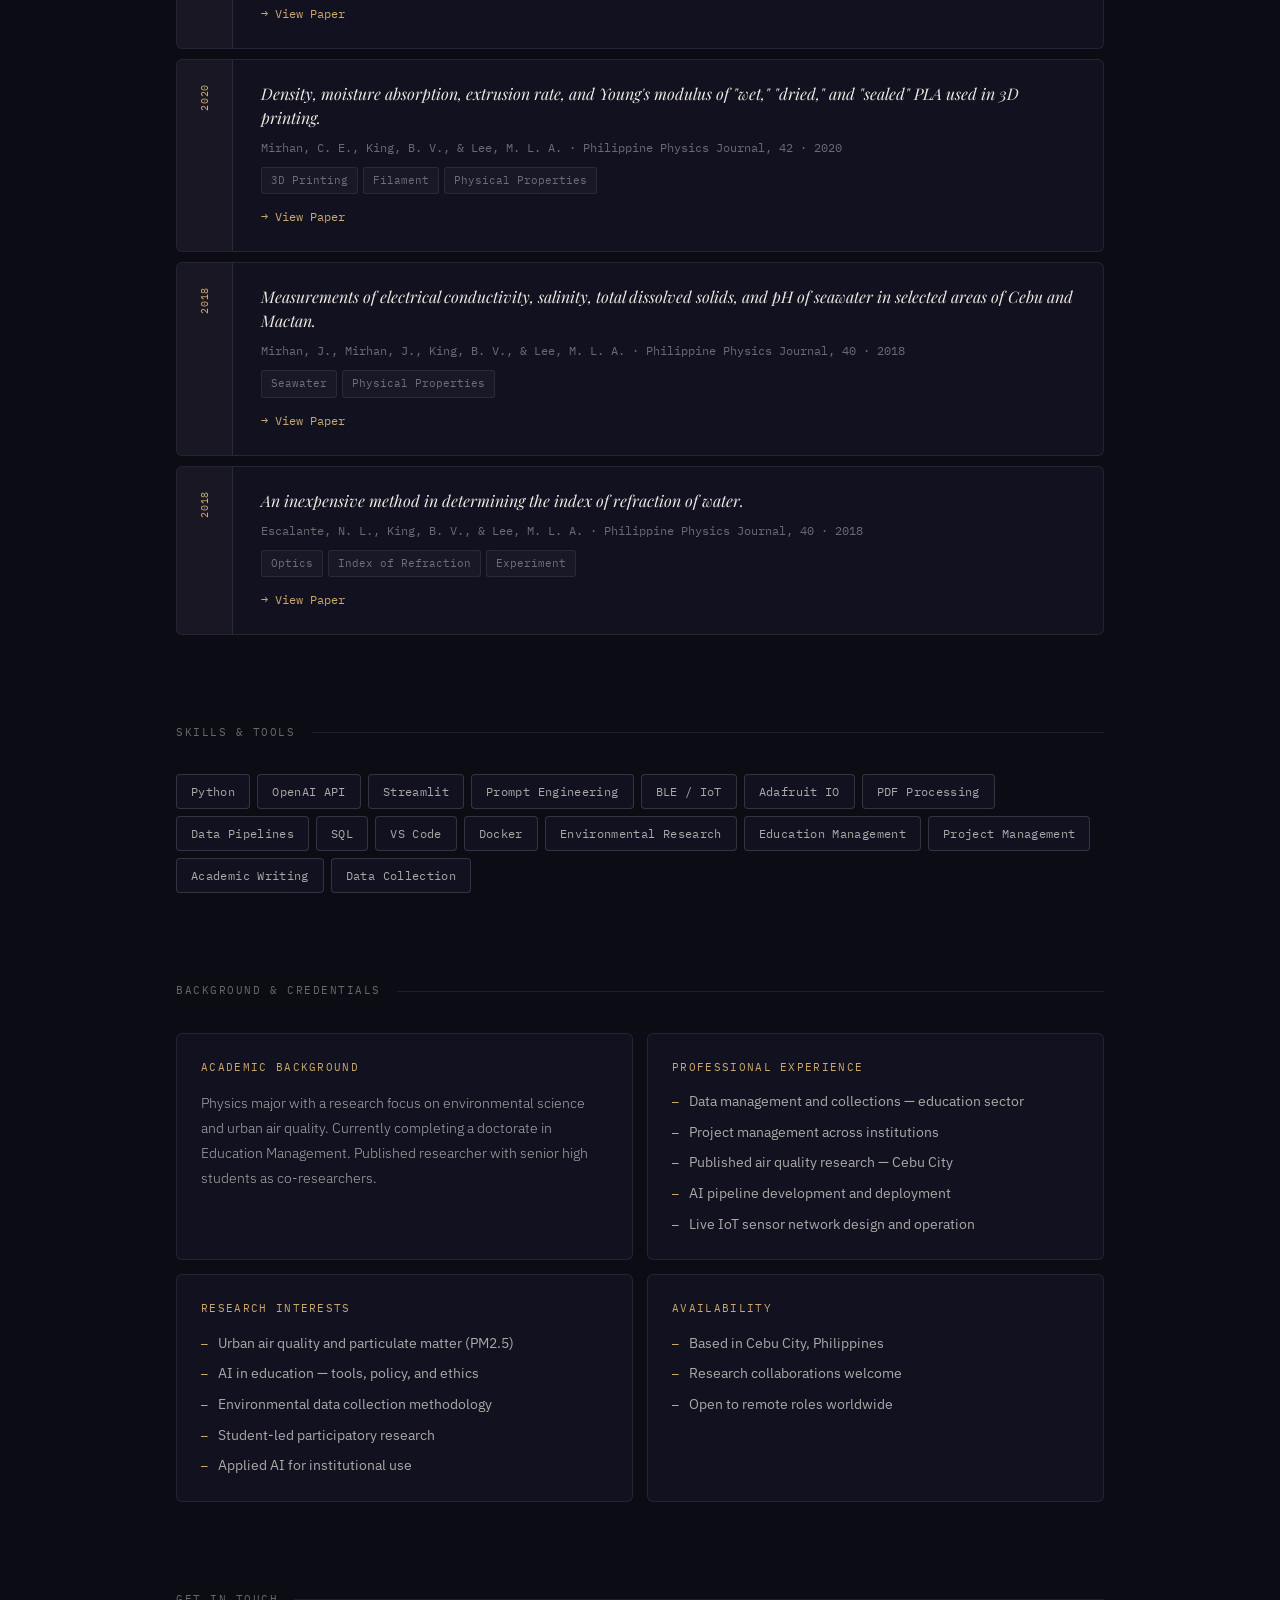
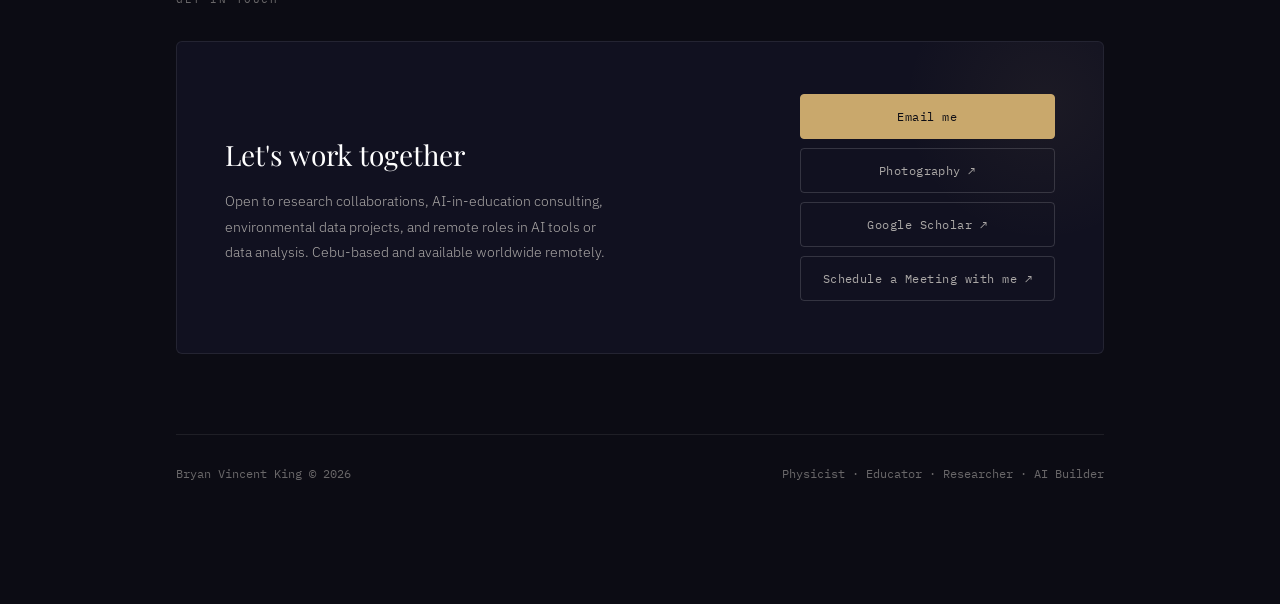
==== commit 7b6738e0: "Update index.html" ====
--- a/index.html
+++ b/index.html
@@ -436,6 +436,7 @@
         <a class="clink primary" href="mailto:bryvking@gmail.com">Email me</a>
         <a class="clink" href="http://bry.photography" target="_blank">Photography ↗</a>
         <a class="clink" href="https://scholar.google.com/citations?user=YY9UEuoAAAAJ&hl=en" target="_blank">Google Scholar ↗</a>
+        <a class="clink" href="https://calendly.com/bryanvincentking/30min" target="_blank">Schedule a Meeting with me ↗</a>
       </div>
     </div>
   </section>
